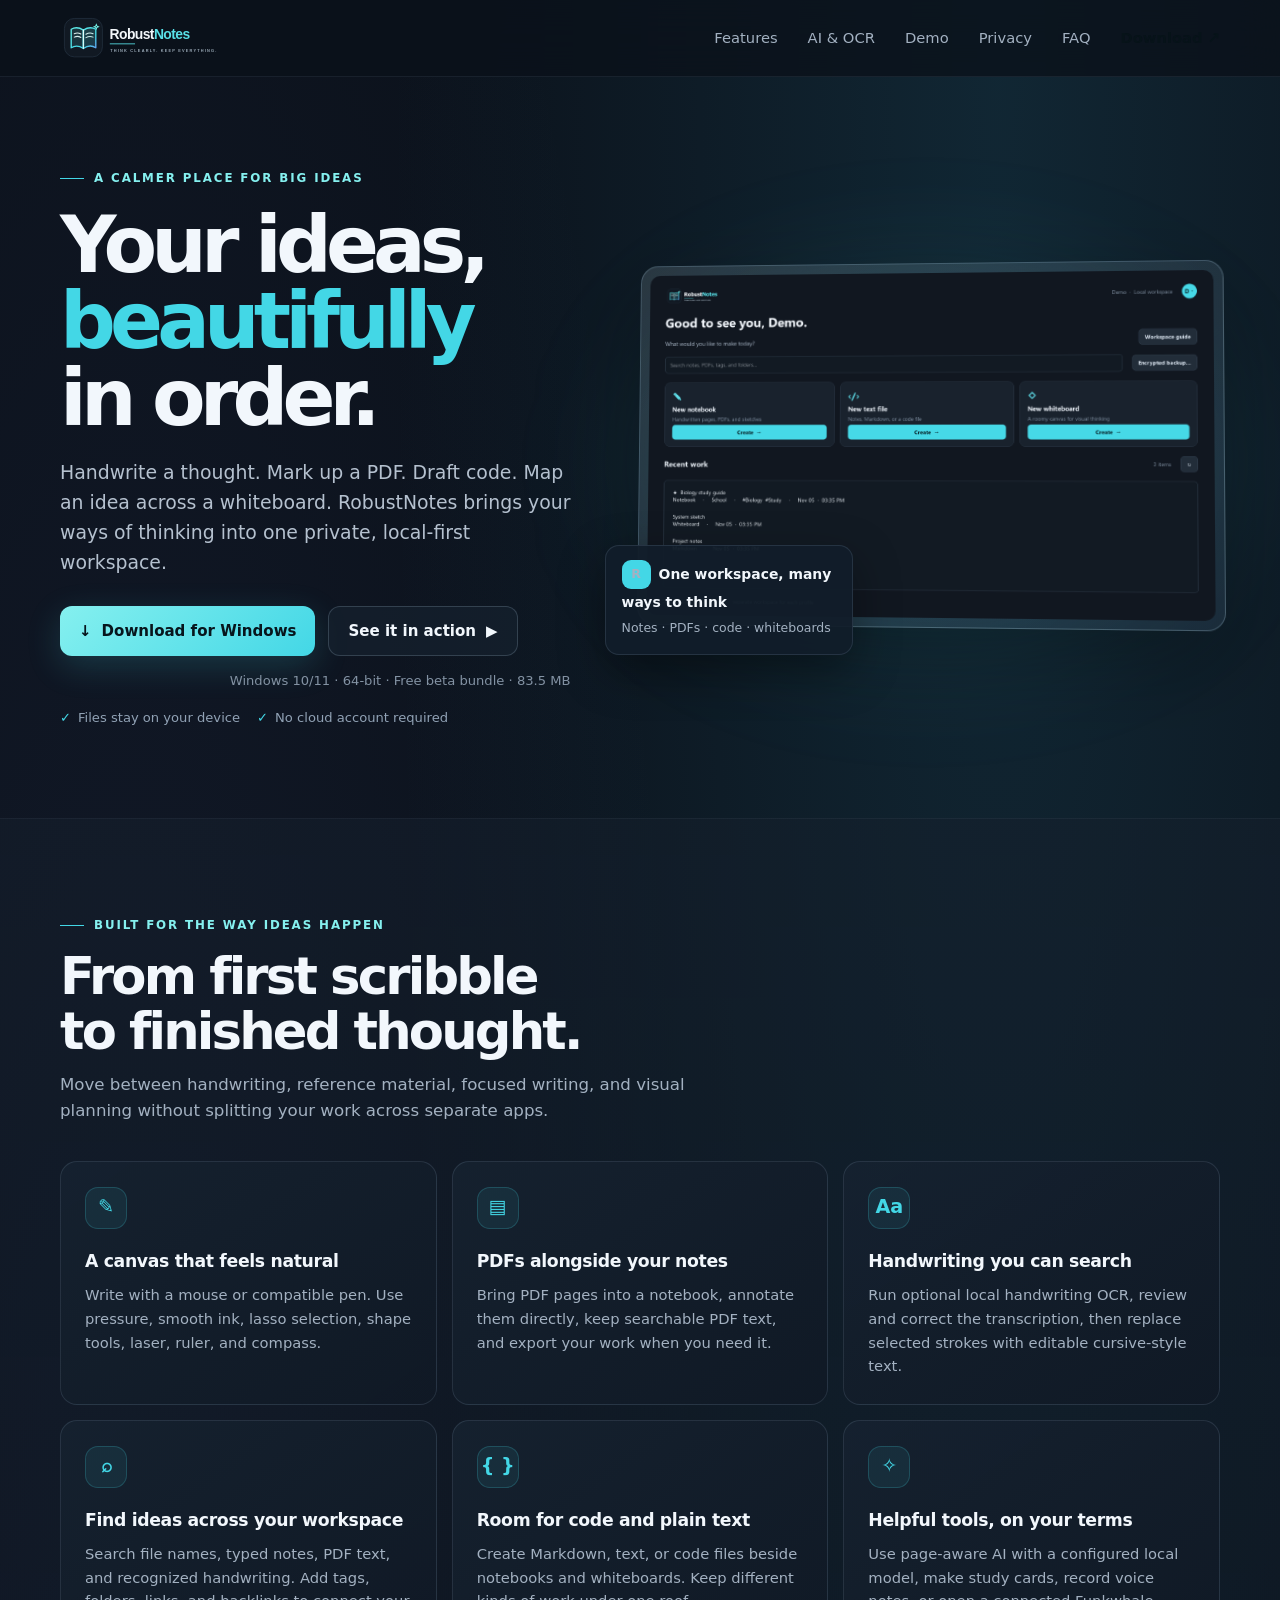
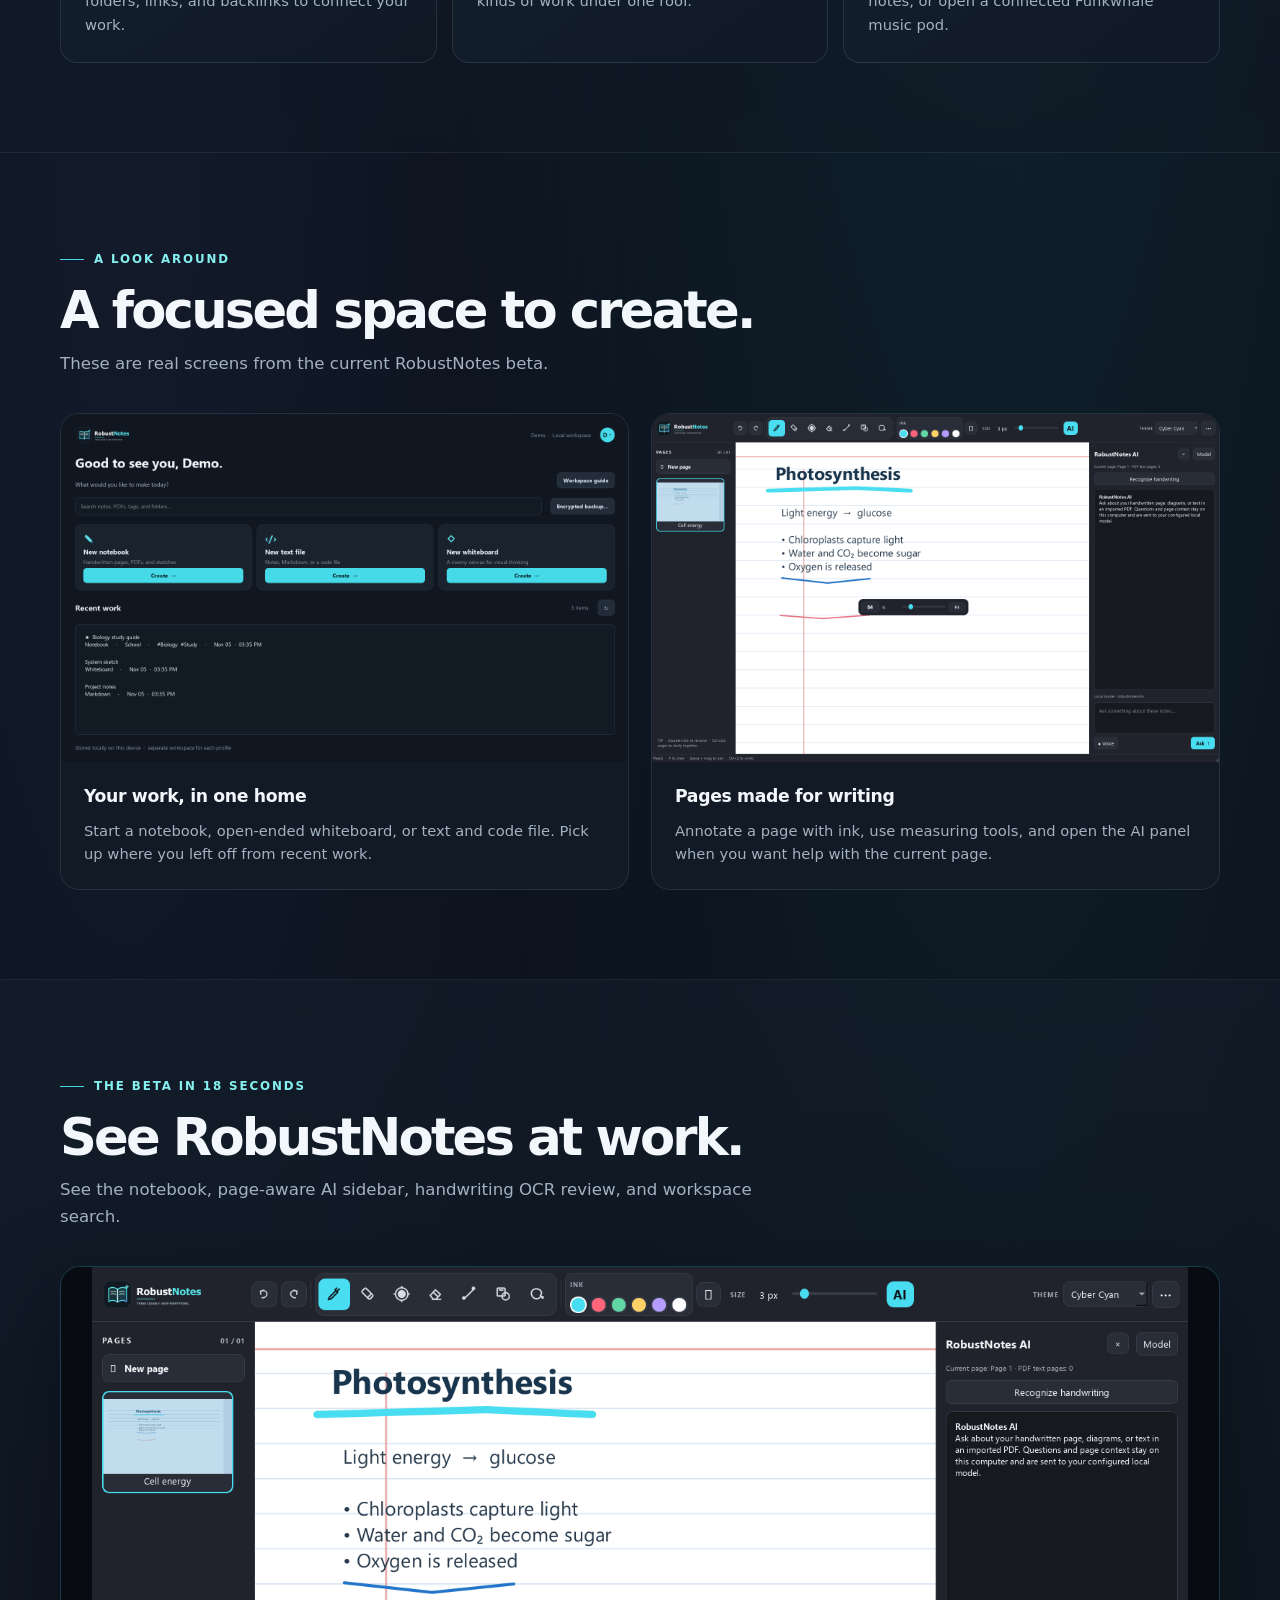
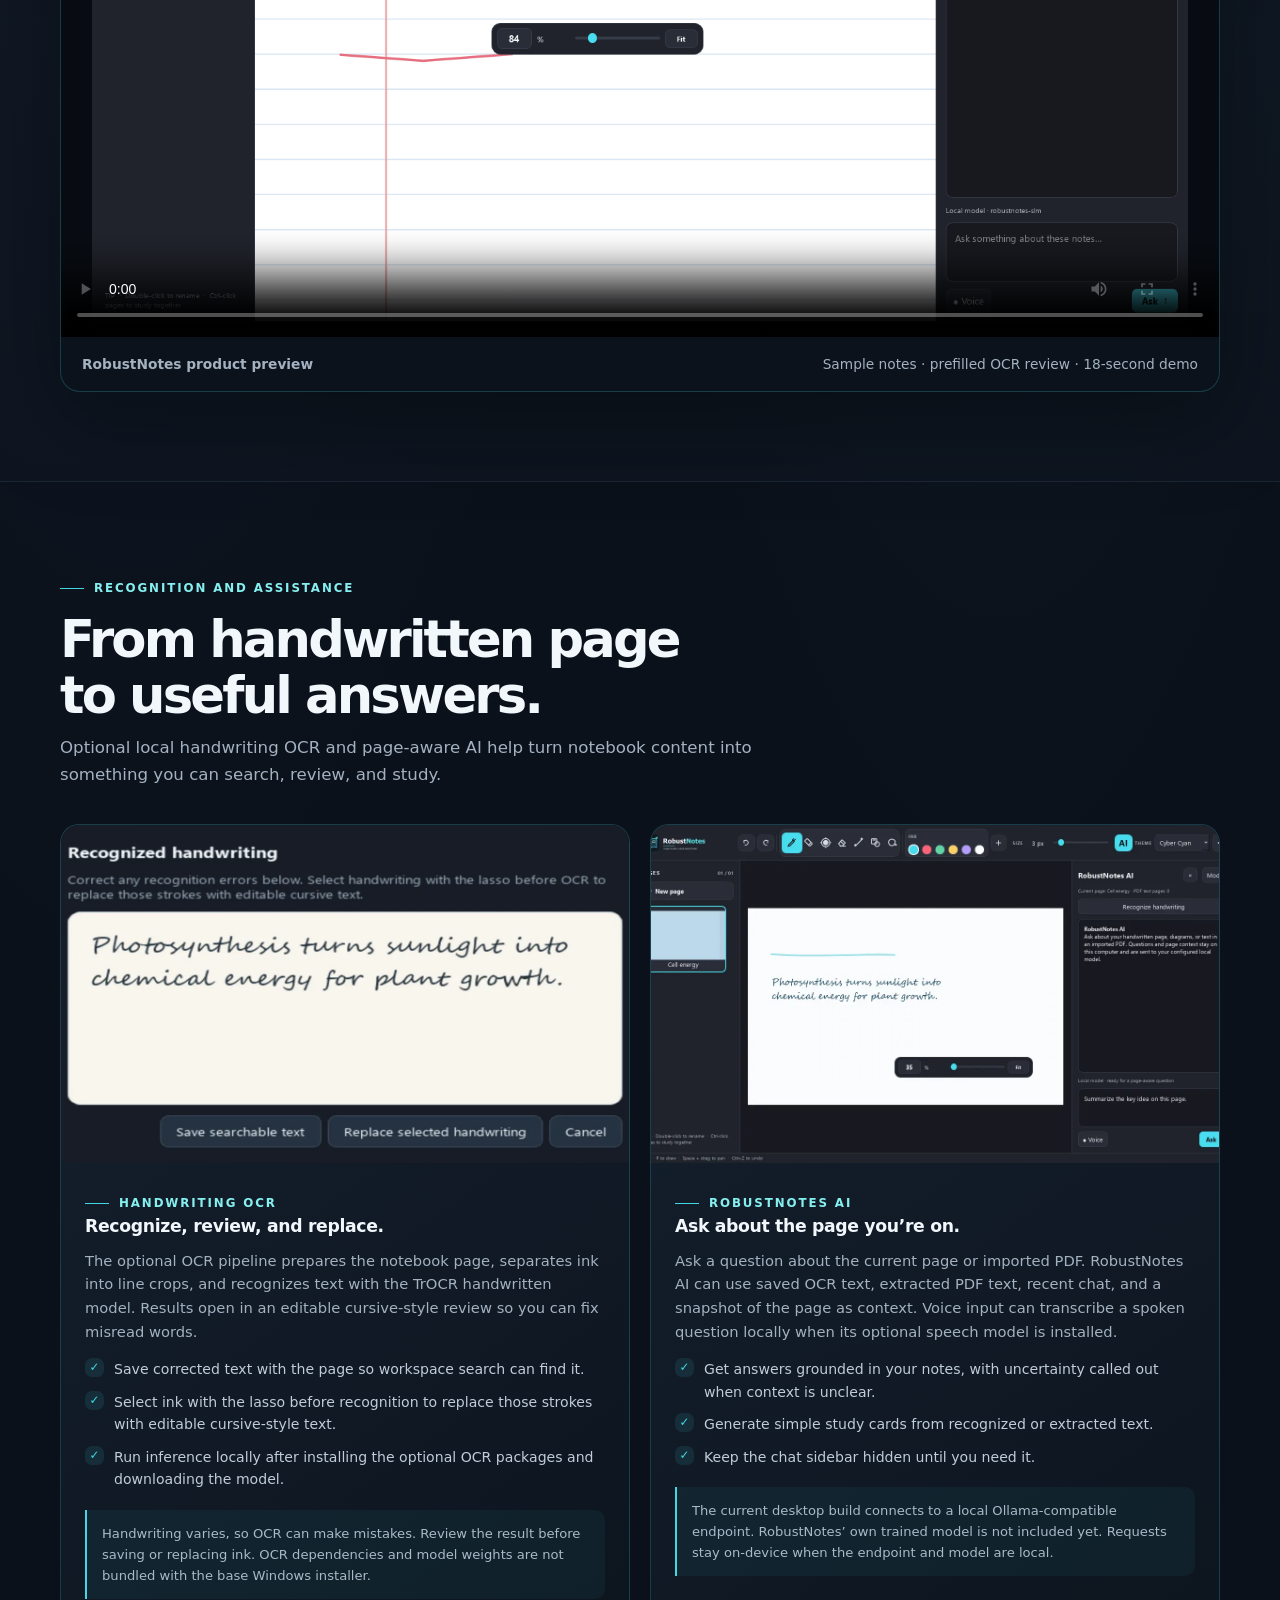
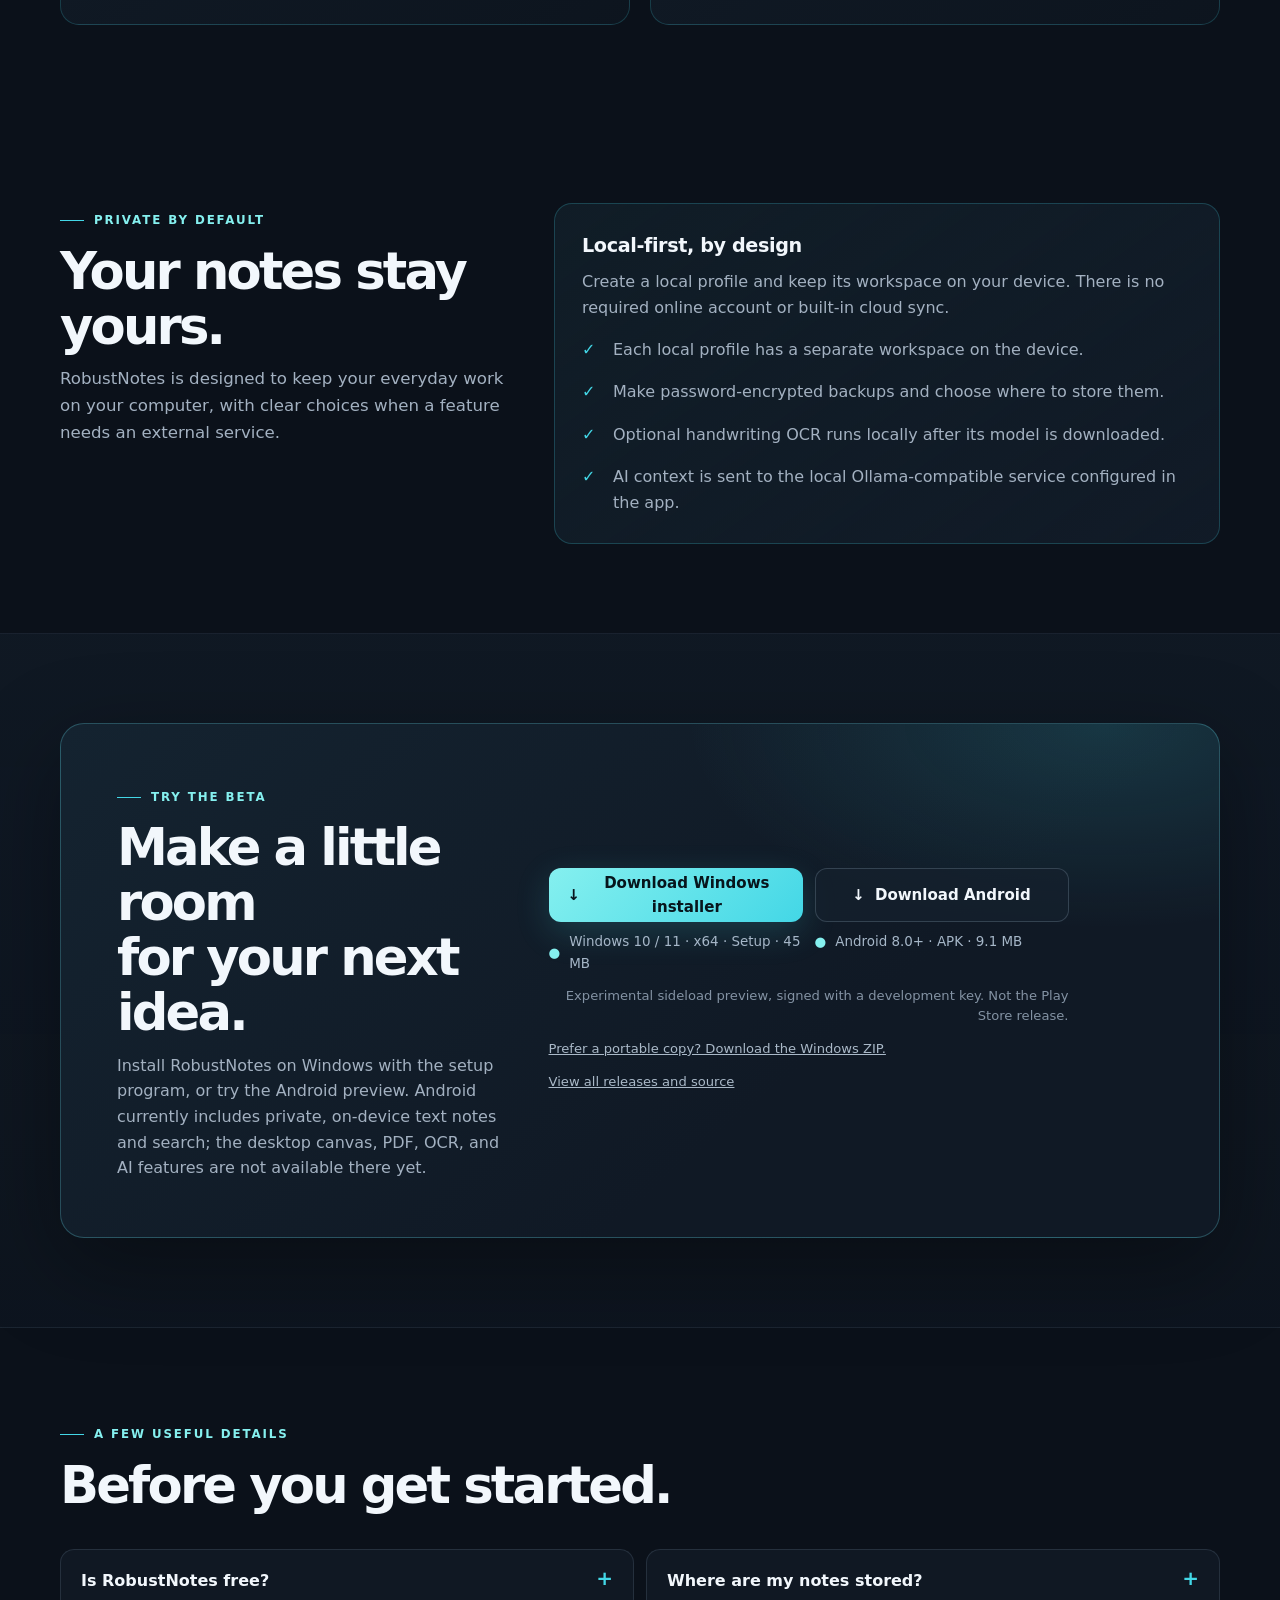
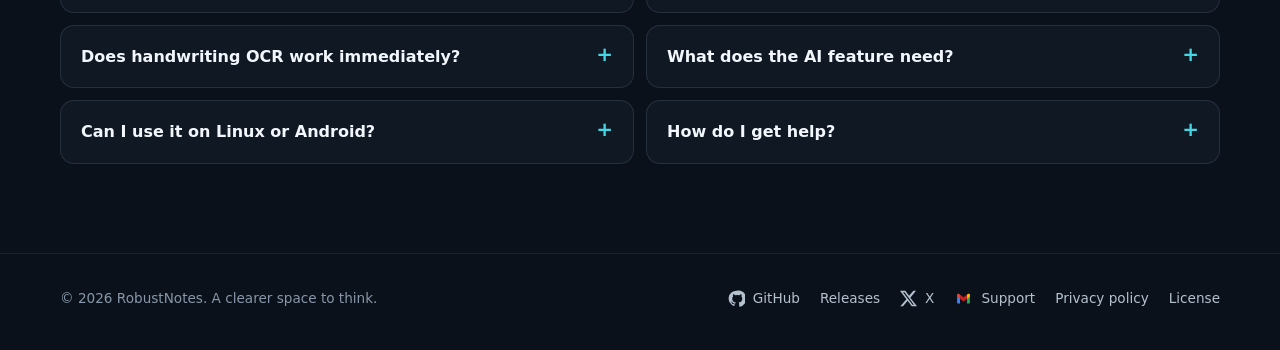
==== index.html @ e7da217a "fix: resolve Qt startup crash and harden archive restores. Updated Pillow requirements and resolved " ====
<!doctype html>
<html lang="en">
<head>
  <meta charset="utf-8">
  <meta name="viewport" content="width=device-width, initial-scale=1">
  <meta name="theme-color" content="#0b111a">
  <meta name="description" content="RobustNotes is a local-first workspace for handwritten notebooks, PDFs, code, and whiteboards. Keep your ideas together and your files on your device.">
  <meta property="og:title" content="RobustNotes — Make space for clear thinking">
  <meta property="og:description" content="Handwritten notes, PDFs, code, and whiteboards in one local-first workspace.">
  <meta property="og:type" content="website">
  <title>RobustNotes — Your ideas, beautifully in order</title>
  <link rel="icon" type="image/png" href="assets/robustnotes-icon.png">
  <style>
    :root {
      color-scheme: dark;
      --bg: #0b111a;
      --surface: #111a25;
      --surface-2: #172332;
      --line: rgba(164, 190, 215, .14);
      --text: #f2f7fc;
      --muted: #a3b1c1;
      --cyan: #43d7e6;
      --cyan-2: #85f0ef;
      --blue: #8eaeff;
      --radius: 22px;
      --shadow: 0 28px 90px rgba(0, 0, 0, .34);
      font-family: Inter, ui-sans-serif, system-ui, -apple-system, BlinkMacSystemFont, "Segoe UI", sans-serif;
    }
    *, *::before, *::after { box-sizing: border-box; }
    html { scroll-behavior: smooth; scroll-padding-top: 92px; }
    body {
      margin: 0;
      color: var(--text);
      background:
        radial-gradient(ellipse at 78% 1%, rgba(46, 145, 177, .17), transparent 38rem),
        radial-gradient(ellipse at 10% 26%, rgba(75, 93, 160, .12), transparent 36rem),
        var(--bg);
      line-height: 1.6;
      -webkit-font-smoothing: antialiased;
    }
    a { color: inherit; }
    button, a { -webkit-tap-highlight-color: transparent; }
    a:focus-visible, button:focus-visible, summary:focus-visible { outline: 3px solid var(--cyan-2); outline-offset: 4px; }
    .wrap { width: min(1160px, calc(100% - 48px)); margin-inline: auto; }
    .topbar {
      position: sticky; top: 0; z-index: 20;
      backdrop-filter: blur(18px);
      background: rgba(11, 17, 26, .78);
      border-bottom: 1px solid rgba(164, 190, 215, .09);
    }
    .nav { min-height: 76px; display: flex; align-items: center; justify-content: space-between; gap: 28px; }
    .brand { display: inline-flex; align-items: center; gap: 12px; text-decoration: none; font-weight: 750; letter-spacing: -.035em; }
    .brand img { display: block; width: 190px; height: auto; max-height: 48px; object-fit: contain; object-position: left center; }
    .nav-links { display: flex; align-items: center; gap: 30px; }
    .nav-links a { color: var(--muted); font-size: .92rem; text-decoration: none; transition: color .18s ease; }
    .nav-links a:hover { color: var(--text); }
    .nav-cta { color: #071319 !important; font-weight: 750; }
    .menu-toggle { display: none; color: var(--text); border: 1px solid var(--line); border-radius: 12px; padding: 9px 12px; background: var(--surface); }
    .hero { padding: 84px 0 90px; overflow: hidden; }
    .hero-grid { display: grid; grid-template-columns: .93fr 1.07fr; align-items: center; gap: 62px; }
    .eyebrow { display: inline-flex; align-items: center; gap: 10px; color: var(--cyan-2); text-transform: uppercase; letter-spacing: .16em; font-size: .74rem; font-weight: 750; }
    .eyebrow::before { content: ""; width: 24px; height: 1px; background: var(--cyan); }
    h1, h2, h3, p { margin-top: 0; }
    h1 { margin: 19px 0 20px; max-width: 670px; font-size: clamp(3.2rem, 6.1vw, 5.7rem); letter-spacing: -.075em; line-height: .98; font-weight: 760; }
    h1 span { color: var(--cyan); }
    .hero-copy { max-width: 555px; color: #b5c1cf; font-size: clamp(1.03rem, 1.5vw, 1.18rem); }
    .actions { display: flex; flex-wrap: wrap; align-items: center; gap: 13px; margin: 29px 0 15px; }
    .button { min-height: 50px; display: inline-flex; justify-content: center; align-items: center; gap: 10px; padding: 0 19px; border-radius: 12px; text-decoration: none; font-weight: 750; font-size: .94rem; transition: transform .18s ease, border-color .18s ease, background .18s ease; }
    .button:hover { transform: translateY(-2px); }
    .button-primary { background: linear-gradient(135deg, var(--cyan-2), var(--cyan)); color: #07151c; box-shadow: 0 10px 34px rgba(67, 215, 230, .18); }
    .button-secondary { border: 1px solid rgba(164, 190, 215, .22); background: rgba(21, 32, 45, .78); color: var(--text); }
    .button-secondary:hover { border-color: rgba(133, 240, 239, .5); }
    .download-note { color: #8392a3; font-size: .82rem; }
    .trust-row { display: flex; flex-wrap: wrap; gap: 17px; padding-top: 16px; color: #91a2b5; font-size: .82rem; }
    .trust-row span::before { content: "✓"; color: var(--cyan); margin-right: 7px; font-weight: 800; }
    .hero-visual { position: relative; min-width: 0; }
    .hero-glow { position: absolute; inset: 10% 4% 0; border-radius: 50%; background: rgba(59, 193, 216, .18); filter: blur(70px); pointer-events: none; }
    .screen-frame { position: relative; padding: 9px; border: 1px solid rgba(173, 207, 228, .25); border-radius: 18px; background: linear-gradient(145deg, rgba(229, 248, 255, .13), rgba(47, 67, 87, .34)); box-shadow: var(--shadow); transform: perspective(1100px) rotateY(-4deg) rotateX(2deg); }
    .screen-frame img { display: block; width: 100%; border-radius: 10px; }
    .float-card { position: absolute; bottom: -28px; left: -28px; max-width: 248px; padding: 14px 16px; border: 1px solid var(--line); border-radius: 14px; background: rgba(18, 29, 42, .94); box-shadow: 0 16px 46px rgba(0,0,0,.35); }
    .float-card strong { display: block; font-size: .87rem; }
    .float-card span { color: var(--muted); font-size: .78rem; }
    .float-mark { display: inline-grid; place-items: center; width: 29px; height: 29px; margin-right: 8px; border-radius: 9px; color: #061519; background: var(--cyan); vertical-align: middle; font-weight: 900; }
    .section { padding: 89px 0; }
    .section-soft { border-block: 1px solid rgba(164, 190, 215, .08); background: linear-gradient(180deg, rgba(20, 31, 44, .53), rgba(15, 24, 36, .48)); }
    .section-heading { max-width: 700px; margin-bottom: 36px; }
    h2 { margin: 14px 0 12px; font-size: clamp(2.05rem, 4vw, 3.25rem); line-height: 1.08; letter-spacing: -.055em; }
    .section-heading p { color: var(--muted); font-size: 1.04rem; }
    .feature-grid { display: grid; grid-template-columns: repeat(3, 1fr); gap: 15px; }
    .feature-card { padding: 25px 24px 26px; min-height: 218px; border: 1px solid var(--line); border-radius: 17px; background: linear-gradient(145deg, rgba(22, 34, 48, .9), rgba(16, 25, 37, .92)); }
    .feature-icon { display: grid; place-items: center; width: 42px; height: 42px; margin-bottom: 19px; border: 1px solid rgba(67, 215, 230, .2); border-radius: 13px; background: rgba(67, 215, 230, .08); color: var(--cyan); font-weight: 800; font-size: 1.2rem; }
    h3 { margin-bottom: 8px; font-size: 1.08rem; letter-spacing: -.02em; }
    .feature-card p { margin-bottom: 0; color: var(--muted); font-size: .92rem; }
    .showcase-grid { display: grid; grid-template-columns: 1fr 1fr; gap: 22px; align-items: stretch; }
    .showcase-card { overflow: hidden; border: 1px solid var(--line); border-radius: 19px; background: var(--surface); }
    .showcase-card img { display: block; width: 100%; aspect-ratio: 1.63; object-fit: cover; object-position: top; background: #101721; }
    .showcase-copy { padding: 21px 23px 23px; }
    .showcase-copy p { margin: 0; color: var(--muted); font-size: .92rem; }
    .intelligence-grid { display: grid; grid-template-columns: 1fr 1fr; gap: 20px; }
    .intelligence-card { overflow: hidden; border: 1px solid rgba(67, 215, 230, .2); border-radius: 19px; background: linear-gradient(145deg, rgba(22, 34, 48, .96), rgba(13, 21, 31, .98)); }
    .intelligence-card img { display: block; width: 100%; aspect-ratio: 1.68; object-fit: cover; object-position: top; background: #101721; }
    .intelligence-copy { padding: 23px 24px 25px; }
    .intelligence-copy p { color: var(--muted); font-size: .92rem; }
    .intelligence-copy p:last-child { margin-bottom: 0; }
    .step-list { display: grid; gap: 10px; margin: 15px 0 0; padding: 0; list-style: none; }
    .step-list li { position: relative; padding-left: 29px; color: #c0ccda; font-size: .88rem; }
    .step-list li::before { content: "✓"; position: absolute; left: 0; display: grid; place-items: center; width: 19px; height: 19px; border-radius: 7px; color: var(--cyan); background: rgba(67, 215, 230, .1); font-size: .74rem; font-weight: 800; }
    .feature-note { margin-top: 19px; padding: 13px 15px; border-left: 2px solid var(--cyan); border-radius: 0 10px 10px 0; color: #aab9c8; background: rgba(67, 215, 230, .055); font-size: .82rem; }
    .demo-card { overflow: hidden; border: 1px solid rgba(67, 215, 230, .22); border-radius: 20px; background: #0b121b; box-shadow: var(--shadow); }
    .demo-card video { display: block; width: 100%; max-height: 670px; background: #080c12; }
    .demo-caption { padding: 16px 21px; display: flex; flex-wrap: wrap; justify-content: space-between; gap: 8px; color: var(--muted); font-size: .86rem; }
    .privacy-grid { display: grid; grid-template-columns: .8fr 1.2fr; gap: 50px; align-items: start; }
    .privacy-panel { padding: 27px; border: 1px solid rgba(67, 215, 230, .22); border-radius: 18px; background: linear-gradient(145deg, rgba(35, 70, 83, .23), rgba(18, 28, 41, .88)); }
    .privacy-panel h3 { font-size: 1.2rem; }
    .privacy-panel p, .privacy-list li { color: var(--muted); }
    .privacy-list { list-style: none; margin: 0; padding: 0; display: grid; gap: 17px; }
    .privacy-list li { padding-left: 31px; position: relative; }
    .privacy-list li::before { content: "✓"; position: absolute; left: 0; color: var(--cyan); font-weight: 850; }
    .download-panel { padding: clamp(28px, 5.2vw, 56px); display: grid; grid-template-columns: 1fr auto; gap: 32px; align-items: center; border: 1px solid rgba(100, 218, 231, .27); border-radius: 24px; background: radial-gradient(ellipse at 90% 0%, rgba(60, 196, 212, .17), transparent 26rem), linear-gradient(140deg, #142330, #101925 65%); box-shadow: var(--shadow); }
    .download-panel h2 { max-width: 640px; margin-top: 13px; }
    .download-panel p { margin-bottom: 0; max-width: 620px; color: var(--muted); }
    .download-actions { display: grid; width: min(100%, 520px); justify-items: stretch; gap: 12px; }
    .download-buttons { display: grid; grid-template-columns: repeat(2, minmax(0, 1fr)); gap: 12px; }
    .download-option { display: grid; align-content: start; gap: 9px; min-width: 0; }
    .download-option .button { width: 100%; min-height: 54px; justify-content: center; text-align: center; }
    .download-note { max-width: 520px; text-align: right; line-height: 1.5; }
    .small-link { color: #aab9c8; font-size: .82rem; }
    .platform-label { display: inline-flex; gap: 9px; align-items: center; color: #a6b7c8; font-size: .84rem; }
    .platform-label b { color: var(--cyan-2); }
    .faq { display: grid; grid-template-columns: 1fr 1fr; gap: 12px; }
    details { padding: 18px 20px; border: 1px solid var(--line); border-radius: 14px; background: rgba(18, 27, 39, .78); }
    summary { cursor: pointer; font-weight: 680; list-style: none; }
    summary::-webkit-details-marker { display: none; }
    summary::after { content: "+"; float: right; color: var(--cyan); font-size: 1.25rem; line-height: 1; }
    details[open] summary::after { content: "−"; }
    details p { margin: 12px 0 0; color: var(--muted); font-size: .9rem; }
    details a { color: var(--cyan-2); }
    footer { padding: 34px 0 40px; border-top: 1px solid rgba(164, 190, 215, .1); color: #8797a9; font-size: .85rem; }
    .footer-row { display: flex; justify-content: space-between; gap: 24px; align-items: center; flex-wrap: wrap; }
    .footer-links { display: flex; gap: 20px; flex-wrap: wrap; }
    .footer-links a { text-decoration: none; color: #b4c1cf; }
    .footer-links a:hover { color: var(--cyan-2); }
    .footer-links a.with-icon { display: inline-flex; align-items: center; gap: 8px; }
    .footer-links .social-icon { width: 17px; height: 17px; flex: 0 0 auto; }
    .footer-links .gmail-icon { width: 19px; height: 17px; }
    @media (max-width: 900px) {
      .hero { padding-top: 63px; }
      .hero-grid { grid-template-columns: 1fr; gap: 52px; }
      .hero-copy { max-width: 650px; }
      .hero-visual { max-width: 760px; margin: auto; }
      .feature-grid { grid-template-columns: repeat(2, 1fr); }
      .intelligence-grid { grid-template-columns: 1fr; }
      .privacy-grid { grid-template-columns: 1fr; gap: 23px; }
      .download-panel { grid-template-columns: 1fr; }
      .download-actions { justify-items: start; }
      .download-note { text-align: left; }
    }
    @media (max-width: 640px) {
      .wrap { width: min(100% - 34px, 1160px); }
      .download-buttons { grid-template-columns: 1fr; }
      .nav { min-height: 68px; }
      .brand img { width: 158px; max-height: 40px; }
      .menu-toggle { display: inline-flex; }
      .nav-links { display: none; position: absolute; top: 67px; left: 0; right: 0; padding: 17px 24px 20px; background: rgba(11,17,26,.97); border-bottom: 1px solid var(--line); flex-direction: column; align-items: stretch; gap: 0; }
      .nav-links.open { display: flex; }
      .nav-links a { padding: 12px 0; }
      .hero { padding: 54px 0 69px; }
      h1 { font-size: clamp(3rem, 13vw, 4.2rem); }
      .float-card { left: 7px; bottom: -31px; }
      .section { padding: 68px 0; }
      .feature-grid, .showcase-grid, .intelligence-grid, .faq { grid-template-columns: 1fr; }
      .feature-card { min-height: initial; }
      .download-panel { padding: 27px 22px; }
      .actions .button { flex: 1; }
      .demo-caption { display: block; }
      .demo-caption span { display: block; margin-top: 5px; }
    }
    @media (prefers-reduced-motion: reduce) {
      *, *::before, *::after { scroll-behavior: auto !important; transition-duration: .01ms !important; animation-duration: .01ms !important; }
    }
  </style>
</head>
<body>
  <header class="topbar">
    <div class="wrap nav">
      <a class="brand" href="#home" aria-label="RobustNotes home">
          <img src="assets/robustnotes-logo.svg" data-fallback="https://raw.githubusercontent.com/specrthyahskod/RobustNotes-/main/assets/robustnotes-logo.svg" alt="RobustNotes">
      </a>
      <button class="menu-toggle" type="button" aria-expanded="false" aria-controls="nav-links">Menu</button>
      <nav class="nav-links" id="nav-links" aria-label="Main navigation">
        <a href="#features">Features</a>
        <a href="#smart-tools">AI &amp; OCR</a>
        <a href="#demo">Demo</a>
        <a href="privacy.html">Privacy</a>
        <a href="#faq">FAQ</a>
        <a class="nav-cta" href="#download">Download <span aria-hidden="true">↗</span></a>
      </nav>
    </div>
  </header>

  <main>
    <section class="hero" id="home">
      <div class="wrap hero-grid">
        <div>
          <div class="eyebrow">A calmer place for big ideas</div>
          <h1>Your ideas,<br><span>beautifully</span><br>in order.</h1>
          <p class="hero-copy">Handwrite a thought. Mark up a PDF. Draft code. Map an idea across a whiteboard. RobustNotes brings your ways of thinking into one private, local-first workspace.</p>
          <div class="actions">
            <a class="button button-primary" href="https://github.com/specrthyahskod/RobustNotes-/releases/latest/download/RobustNotes-Windows-x64.zip">
              <span aria-hidden="true">↓</span> Download for Windows
            </a>
            <a class="button button-secondary" href="#demo">See it in action <span aria-hidden="true">▶</span></a>
          </div>
          <div class="download-note">Windows 10/11 · 64-bit · Free beta bundle · 83.5 MB</div>
          <div class="trust-row"><span>Files stay on your device</span><span>No cloud account required</span></div>
        </div>
        <div class="hero-visual" aria-label="RobustNotes workspace preview">
          <div class="hero-glow"></div>
            <div class="screen-frame"><img src="docs/screenshots/dashboard.png" data-fallback="https://raw.githubusercontent.com/specrthyahskod/RobustNotes-/main/docs/screenshots/dashboard.png" alt="RobustNotes dashboard with notebook, text file, and whiteboard creation cards"></div>
          <div class="float-card"><span class="float-mark">R</span><strong style="display:inline">One workspace, many ways to think</strong><br><span>Notes · PDFs · code · whiteboards</span></div>
        </div>
      </div>
    </section>

    <section class="section section-soft" id="features">
      <div class="wrap">
        <div class="section-heading">
          <div class="eyebrow">Built for the way ideas happen</div>
          <h2>From first scribble<br>to finished thought.</h2>
          <p>Move between handwriting, reference material, focused writing, and visual planning without splitting your work across separate apps.</p>
        </div>
        <div class="feature-grid">
          <article class="feature-card"><div class="feature-icon" aria-hidden="true">✎</div><h3>A canvas that feels natural</h3><p>Write with a mouse or compatible pen. Use pressure, smooth ink, lasso selection, shape tools, laser, ruler, and compass.</p></article>
          <article class="feature-card"><div class="feature-icon" aria-hidden="true">▤</div><h3>PDFs alongside your notes</h3><p>Bring PDF pages into a notebook, annotate them directly, keep searchable PDF text, and export your work when you need it.</p></article>
          <article class="feature-card"><div class="feature-icon" aria-hidden="true">Aa</div><h3>Handwriting you can search</h3><p>Run optional local handwriting OCR, review and correct the transcription, then replace selected strokes with editable cursive-style text.</p></article>
          <article class="feature-card"><div class="feature-icon" aria-hidden="true">⌕</div><h3>Find ideas across your workspace</h3><p>Search file names, typed notes, PDF text, and recognized handwriting. Add tags, folders, links, and backlinks to connect your work.</p></article>
          <article class="feature-card"><div class="feature-icon" aria-hidden="true">{ }</div><h3>Room for code and plain text</h3><p>Create Markdown, text, or code files beside notebooks and whiteboards. Keep different kinds of work under one roof.</p></article>
          <article class="feature-card"><div class="feature-icon" aria-hidden="true">✧</div><h3>Helpful tools, on your terms</h3><p>Use page-aware AI with a configured local model, make study cards, record voice notes, or open a connected Funkwhale music pod.</p></article>
        </div>
      </div>
    </section>

    <section class="section" aria-labelledby="screens-title">
      <div class="wrap">
        <div class="section-heading">
          <div class="eyebrow">A look around</div>
          <h2 id="screens-title">A focused space to create.</h2>
          <p>These are real screens from the current RobustNotes beta.</p>
        </div>
        <div class="showcase-grid">
          <article class="showcase-card">
              <img src="docs/screenshots/dashboard.png" data-fallback="https://raw.githubusercontent.com/specrthyahskod/RobustNotes-/main/docs/screenshots/dashboard.png" loading="lazy" alt="Workspace dashboard showing recent work and create actions for notebook, text file, and whiteboard">
            <div class="showcase-copy"><h3>Your work, in one home</h3><p>Start a notebook, open-ended whiteboard, or text and code file. Pick up where you left off from recent work.</p></div>
          </article>
          <article class="showcase-card">
              <img src="docs/screenshots/notebook-editor.png" data-fallback="https://raw.githubusercontent.com/specrthyahskod/RobustNotes-/main/docs/screenshots/notebook-editor.png" loading="lazy" alt="Notebook editor with drawing toolbar, ruled page, annotation tools, and optional RobustNotes AI sidebar">
            <div class="showcase-copy"><h3>Pages made for writing</h3><p>Annotate a page with ink, use measuring tools, and open the AI panel when you want help with the current page.</p></div>
          </article>
        </div>
      </div>
    </section>

    <section class="section section-soft" id="demo">
      <div class="wrap">
        <div class="section-heading">
          <div class="eyebrow">The beta in 18 seconds</div>
          <h2>See RobustNotes at work.</h2>
          <p>See the notebook, page-aware AI sidebar, handwriting OCR review, and workspace search.</p>
        </div>
        <div class="demo-card">
            <video controls preload="metadata" playsinline poster="docs/screenshots/notebook-editor.png" data-fallback="https://raw.githubusercontent.com/specrthyahskod/RobustNotes-/main/docs/demo-video.mp4">
              <source src="docs/demo-video.mp4" type="video/mp4">
              Your browser does not support HTML video. <a href="https://raw.githubusercontent.com/specrthyahskod/RobustNotes-/main/docs/demo-video.mp4">Download the demo video</a>.
          </video>
          <div class="demo-caption"><strong>RobustNotes product preview</strong><span>Sample notes · prefilled OCR review · 18-second demo</span></div>
        </div>
      </div>
    </section>

    <section class="section" id="smart-tools">
      <div class="wrap">
        <div class="section-heading">
          <div class="eyebrow">Recognition and assistance</div>
          <h2>From handwritten page<br>to useful answers.</h2>
          <p>Optional local handwriting OCR and page-aware AI help turn notebook content into something you can search, review, and study.</p>
        </div>
        <div class="intelligence-grid">
          <article class="intelligence-card">
            <img src="[data-uri]" loading="lazy" alt="RobustNotes handwriting OCR review dialog with editable cursive-style recognition and correction controls" data-capture="docs/screenshots/ocr-review.png">
            <div class="intelligence-copy">
              <div class="eyebrow">Handwriting OCR</div>
              <h3>Recognize, review, and replace.</h3>
              <p>The optional OCR pipeline prepares the notebook page, separates ink into line crops, and recognizes text with the TrOCR handwritten model. Results open in an editable cursive-style review so you can fix misread words.</p>
              <ul class="step-list">
                <li>Save corrected text with the page so workspace search can find it.</li>
                <li>Select ink with the lasso before recognition to replace those strokes with editable cursive-style text.</li>
                <li>Run inference locally after installing the optional OCR packages and downloading the model.</li>
              </ul>
              <div class="feature-note">Handwriting varies, so OCR can make mistakes. Review the result before saving or replacing ink. OCR dependencies and model weights are not bundled with the base Windows installer.</div>
            </div>
          </article>
          <article class="intelligence-card">
            <img src="[data-uri]" loading="lazy" alt="RobustNotes AI sidebar open beside the current notebook page, with a page-aware question ready to ask" data-capture="docs/screenshots/ai-sidebar.png">
            <div class="intelligence-copy">
              <div class="eyebrow">RobustNotes AI</div>
              <h3>Ask about the page you’re on.</h3>
              <p>Ask a question about the current page or imported PDF. RobustNotes AI can use saved OCR text, extracted PDF text, recent chat, and a snapshot of the page as context. Voice input can transcribe a spoken question locally when its optional speech model is installed.</p>
              <ul class="step-list">
                <li>Get answers grounded in your notes, with uncertainty called out when context is unclear.</li>
                <li>Generate simple study cards from recognized or extracted text.</li>
                <li>Keep the chat sidebar hidden until you need it.</li>
              </ul>
              <div class="feature-note">The current desktop build connects to a local Ollama-compatible endpoint. RobustNotes’ own trained model is not included yet. Requests stay on-device when the endpoint and model are local.</div>
            </div>
          </article>
        </div>
      </div>
    </section>

    <section class="section" id="privacy">
      <div class="wrap privacy-grid">
        <div class="section-heading" style="margin-bottom:0">
          <div class="eyebrow">Private by default</div>
          <h2>Your notes stay yours.</h2>
          <p>RobustNotes is designed to keep your everyday work on your computer, with clear choices when a feature needs an external service.</p>
        </div>
        <div class="privacy-panel">
          <h3>Local-first, by design</h3>
          <p>Create a local profile and keep its workspace on your device. There is no required online account or built-in cloud sync.</p>
          <ul class="privacy-list">
            <li>Each local profile has a separate workspace on the device.</li>
            <li>Make password-encrypted backups and choose where to store them.</li>
            <li>Optional handwriting OCR runs locally after its model is downloaded.</li>
            <li>AI context is sent to the local Ollama-compatible service configured in the app.</li>
          </ul>
        </div>
      </div>
    </section>

    <section class="section section-soft" id="download">
      <div class="wrap">
        <div class="download-panel">
          <div>
            <div class="eyebrow">Try the beta</div>
            <h2>Make a little room<br>for your next idea.</h2>
            <p>Install RobustNotes on Windows with the setup program, or try the Android preview. Android currently includes private, on-device text notes and search; the desktop canvas, PDF, OCR, and AI features are not available there yet.</p>
          </div>
          <div class="download-actions">
            <div class="download-buttons">
              <div class="download-option">
                <a class="button button-primary" href="downloads/RobustNotes-Setup-0.1.1.exe" download aria-label="Download and install RobustNotes for Windows"><span aria-hidden="true">↓</span> Download Windows installer</a>
                <span class="platform-label"><b>●</b> Windows 10 / 11 · x64 · Setup · 45 MB</span>
              </div>
              <div class="download-option">
                <a class="button button-secondary" href="downloads/RobustNotes-Android-preview.apk" download aria-label="Download the RobustNotes Android preview APK"><span aria-hidden="true">↓</span> Download Android</a>
                <span class="platform-label"><b>●</b> Android 8.0+ · APK · 9.1 MB</span>
              </div>
            </div>
            <span class="download-note">Experimental sideload preview, signed with a development key. Not the Play Store release.</span>
            <a class="small-link" href="https://github.com/specrthyahskod/RobustNotes-/releases/latest/download/RobustNotes-Windows-x64.zip">Prefer a portable copy? Download the Windows ZIP.</a>
            <a class="small-link" href="https://github.com/specrthyahskod/RobustNotes-/releases">View all releases and source</a>
          </div>
        </div>
      </div>
    </section>

    <section class="section" id="faq">
      <div class="wrap">
        <div class="section-heading">
          <div class="eyebrow">A few useful details</div>
          <h2>Before you get started.</h2>
        </div>
        <div class="faq">
          <details><summary>Is RobustNotes free?</summary><p>Yes. This beta is free to download. The project source is available on <a href="https://github.com/specrthyahskod/RobustNotes-">GitHub</a>.</p></details>
          <details><summary>Where are my notes stored?</summary><p>Profiles and documents are stored locally on this Windows device. RobustNotes does not currently provide cloud sync, so use the encrypted backup feature if you need a separate copy.</p></details>
          <details><summary>Does handwriting OCR work immediately?</summary><p>OCR is optional. Its Python packages and handwriting model are not included in this base Windows bundle. When enabled in a development setup, the model downloads on first use and recognition runs locally.</p></details>
          <details><summary>What does the AI feature need?</summary><p>The current desktop build needs an Ollama-compatible service running locally. It sends the question, recent chat, current page context, and page image to that local service. RobustNotes does not include its own trained SLM yet.</p></details>
          <details><summary>Can I use it on Linux or Android?</summary><p>The Python desktop app can be built on Linux. The Android app currently supports local text notes with search, create, edit, and delete; it does not yet include the desktop drawing canvas, PDF tools, handwriting OCR, AI chat, or whiteboards.</p></details>
          <details><summary>How do I get help?</summary><p>Email <a href="mailto:support@robustnotes.com">support@robustnotes.com</a> and include your Windows version and a short description of the issue. Please don’t attach private notes unless needed.</p></details>
        </div>
      </div>
    </section>
  </main>

  <footer>
    <div class="wrap footer-row">
      <span>© <span id="year">2026</span> RobustNotes. A clearer space to think.</span>
      <nav class="footer-links" aria-label="Footer navigation">
        <a class="with-icon" href="https://github.com/specrthyahskod/RobustNotes-" aria-label="RobustNotes on GitHub" target="_blank" rel="noopener noreferrer">
          <svg class="social-icon" viewBox="0 0 24 24" aria-hidden="true" fill="currentColor"><path d="M12 .9a11.1 11.1 0 0 0-3.51 21.63c.56.1.76-.24.76-.54v-2.1c-3.1.67-3.76-1.32-3.76-1.32-.5-1.28-1.24-1.62-1.24-1.62-1.01-.69.08-.68.08-.68 1.12.08 1.71 1.15 1.71 1.15 1 .1.77 2.44 4.35 1.73.1-.72.39-1.22.7-1.5-2.48-.28-5.09-1.24-5.09-5.52 0-1.22.44-2.22 1.15-3-.12-.28-.5-1.42.11-2.96 0 0 .94-.3 3.05 1.15a10.6 10.6 0 0 1 5.55 0c2.12-1.45 3.05-1.15 3.05-1.15.61 1.54.23 2.68.12 2.96.71.78 1.14 1.78 1.14 3 0 4.29-2.61 5.24-5.1 5.52.4.35.75 1.03.75 2.08v3.26c0 .3.2.65.77.54A11.1 11.1 0 0 0 12 .9Z"/></svg>
          GitHub
        </a>
        <a href="https://github.com/specrthyahskod/RobustNotes-/releases">Releases</a>
        <a class="with-icon" href="https://x.com/robustnotes" aria-label="RobustNotes on X" target="_blank" rel="noopener noreferrer">
          <svg class="social-icon" viewBox="0 0 24 24" aria-hidden="true" fill="currentColor"><path d="M18.9 1.15h3.68L14.54 10.8 24 22.85h-7.4l-5.8-7.59-6.64 7.59H.47l8.59-9.83L0 1.15h7.59l5.24 6.93 6.07-6.93Zm-1.29 19.57h2.04L6.4 3.16H4.21l13.4 17.56Z"/></svg>
          X
        </a>
        <a class="with-icon" href="mailto:support@robustnotes.com" aria-label="Email RobustNotes support">
          <svg class="social-icon gmail-icon" viewBox="0 0 24 24" aria-hidden="true">
            <path fill="#4285F4" d="M3 6.6v11.1c0 .8.6 1.4 1.4 1.4H7V9.4L3.8 7.1A1.4 1.4 0 0 0 3 6.6Z"/>
            <path fill="#34A853" d="M17 19.1h2.6c.8 0 1.4-.6 1.4-1.4V6.6c-.3 0-.6.1-.8.3L17 9.4v9.7Z"/>
            <path fill="#FBBC04" d="M17 9.4v3.1l4-3V6.6c0-1.2-1.4-1.9-2.4-1.2L17 6.5v2.9Z"/>
            <path fill="#EA4335" d="M3 6.6v2.9l4 3V6.5L5.4 5.4C4.4 4.7 3 5.4 3 6.6Z"/>
            <path fill="#C5221F" d="M7 6.5v6l5 3.7 5-3.7v-6l-5 3.7-5-3.7Z"/>
          </svg>
          Support
        </a>
        <a href="privacy.html">Privacy policy</a>
        <a href="LICENSE">License</a>
      </nav>
    </div>
  </footer>
  <script>
    const menuButton = document.querySelector('.menu-toggle');
    const navLinks = document.querySelector('.nav-links');
    menuButton.addEventListener('click', () => {
      const open = menuButton.getAttribute('aria-expanded') === 'true';
      menuButton.setAttribute('aria-expanded', String(!open));
      navLinks.classList.toggle('open', !open);
    });
    navLinks.addEventListener('click', (event) => {
      if (event.target.closest('a')) {
        menuButton.setAttribute('aria-expanded', 'false');
        navLinks.classList.remove('open');
      }
    });
    document.querySelector('#year').textContent = new Date().getFullYear();
    document.querySelectorAll('[data-fallback]').forEach((media) => {
      const recover = () => {
        if (media.dataset.fallbackUsed) return;
        media.dataset.fallbackUsed = 'true';
        if (media instanceof HTMLVideoElement) {
          const source = media.querySelector('source');
          if (source) source.src = media.dataset.fallback;
          else media.src = media.dataset.fallback;
          media.load();
        } else {
          media.src = media.dataset.fallback;
        }
      };
      media.addEventListener(media instanceof HTMLVideoElement ? 'error' : 'error', recover);
      if (media instanceof HTMLVideoElement) media.querySelector('source').addEventListener('error', recover);
    });
  </script>
</body>
</html>
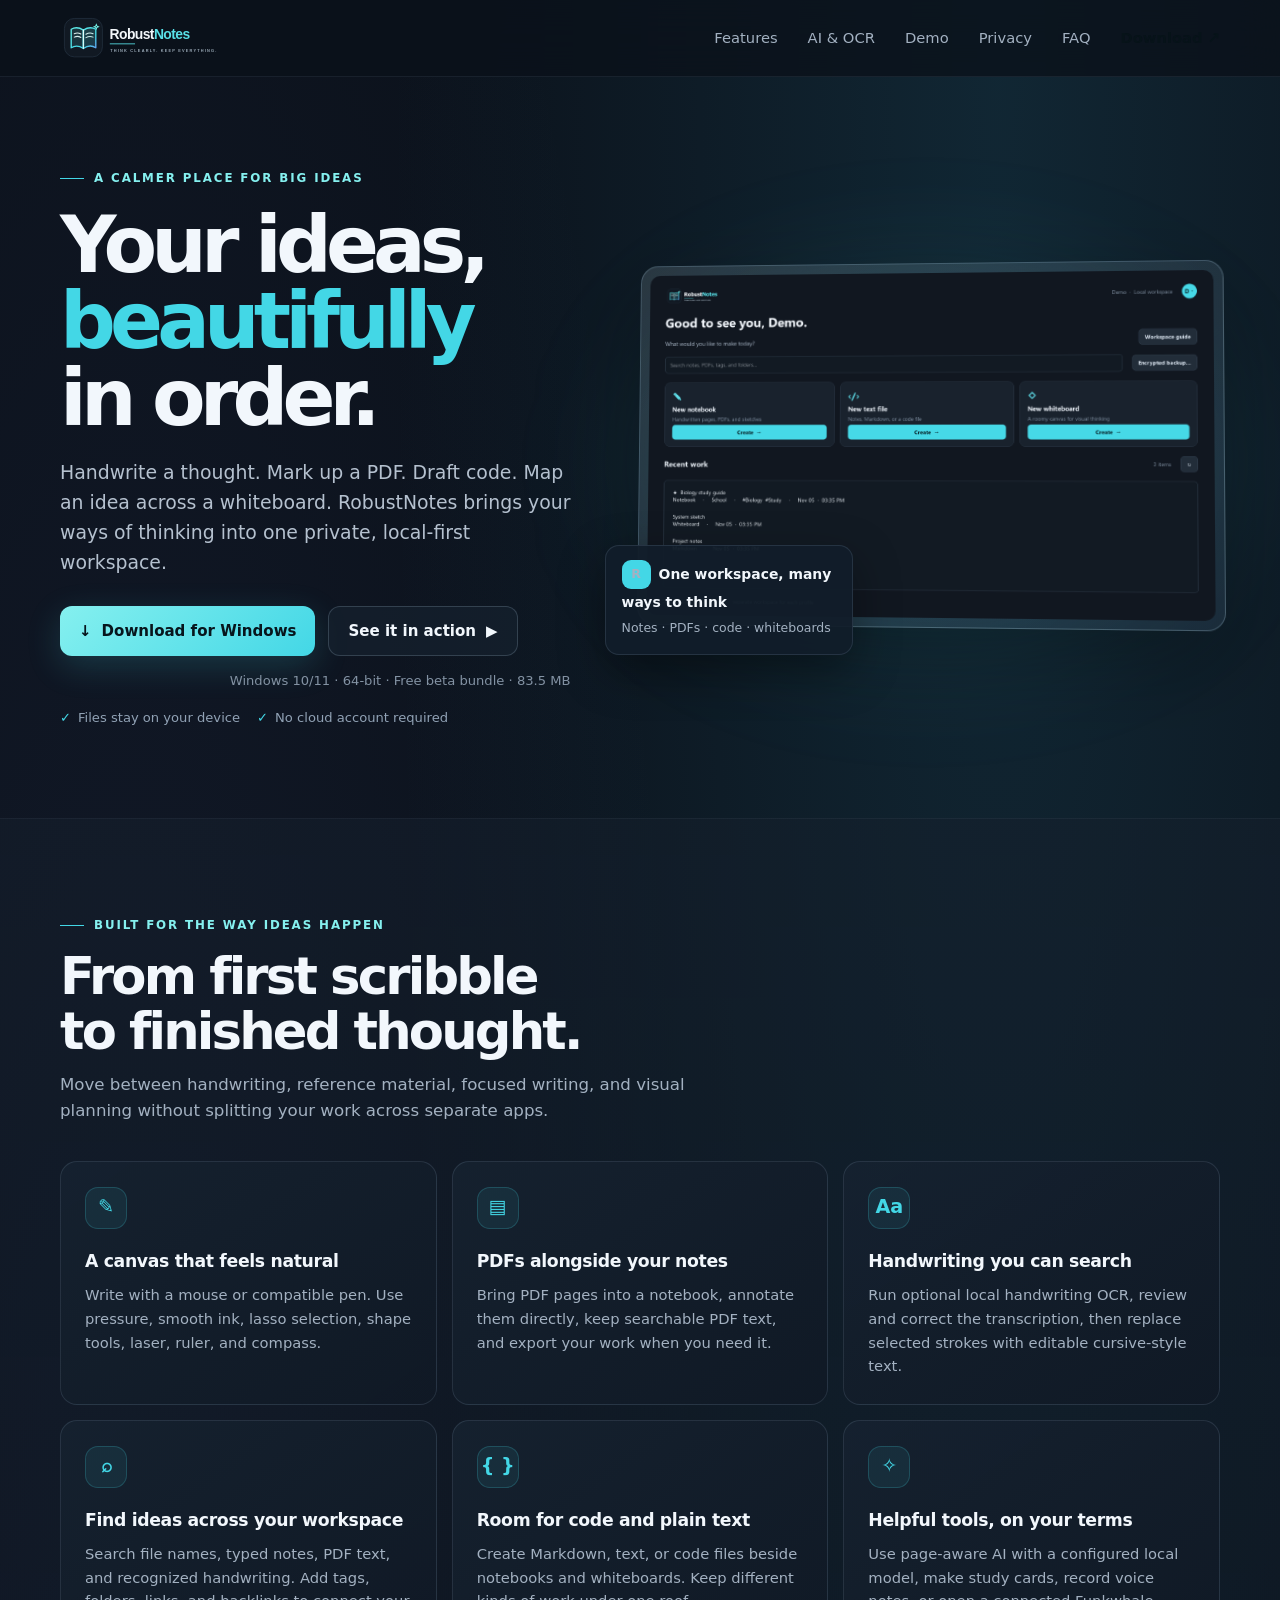
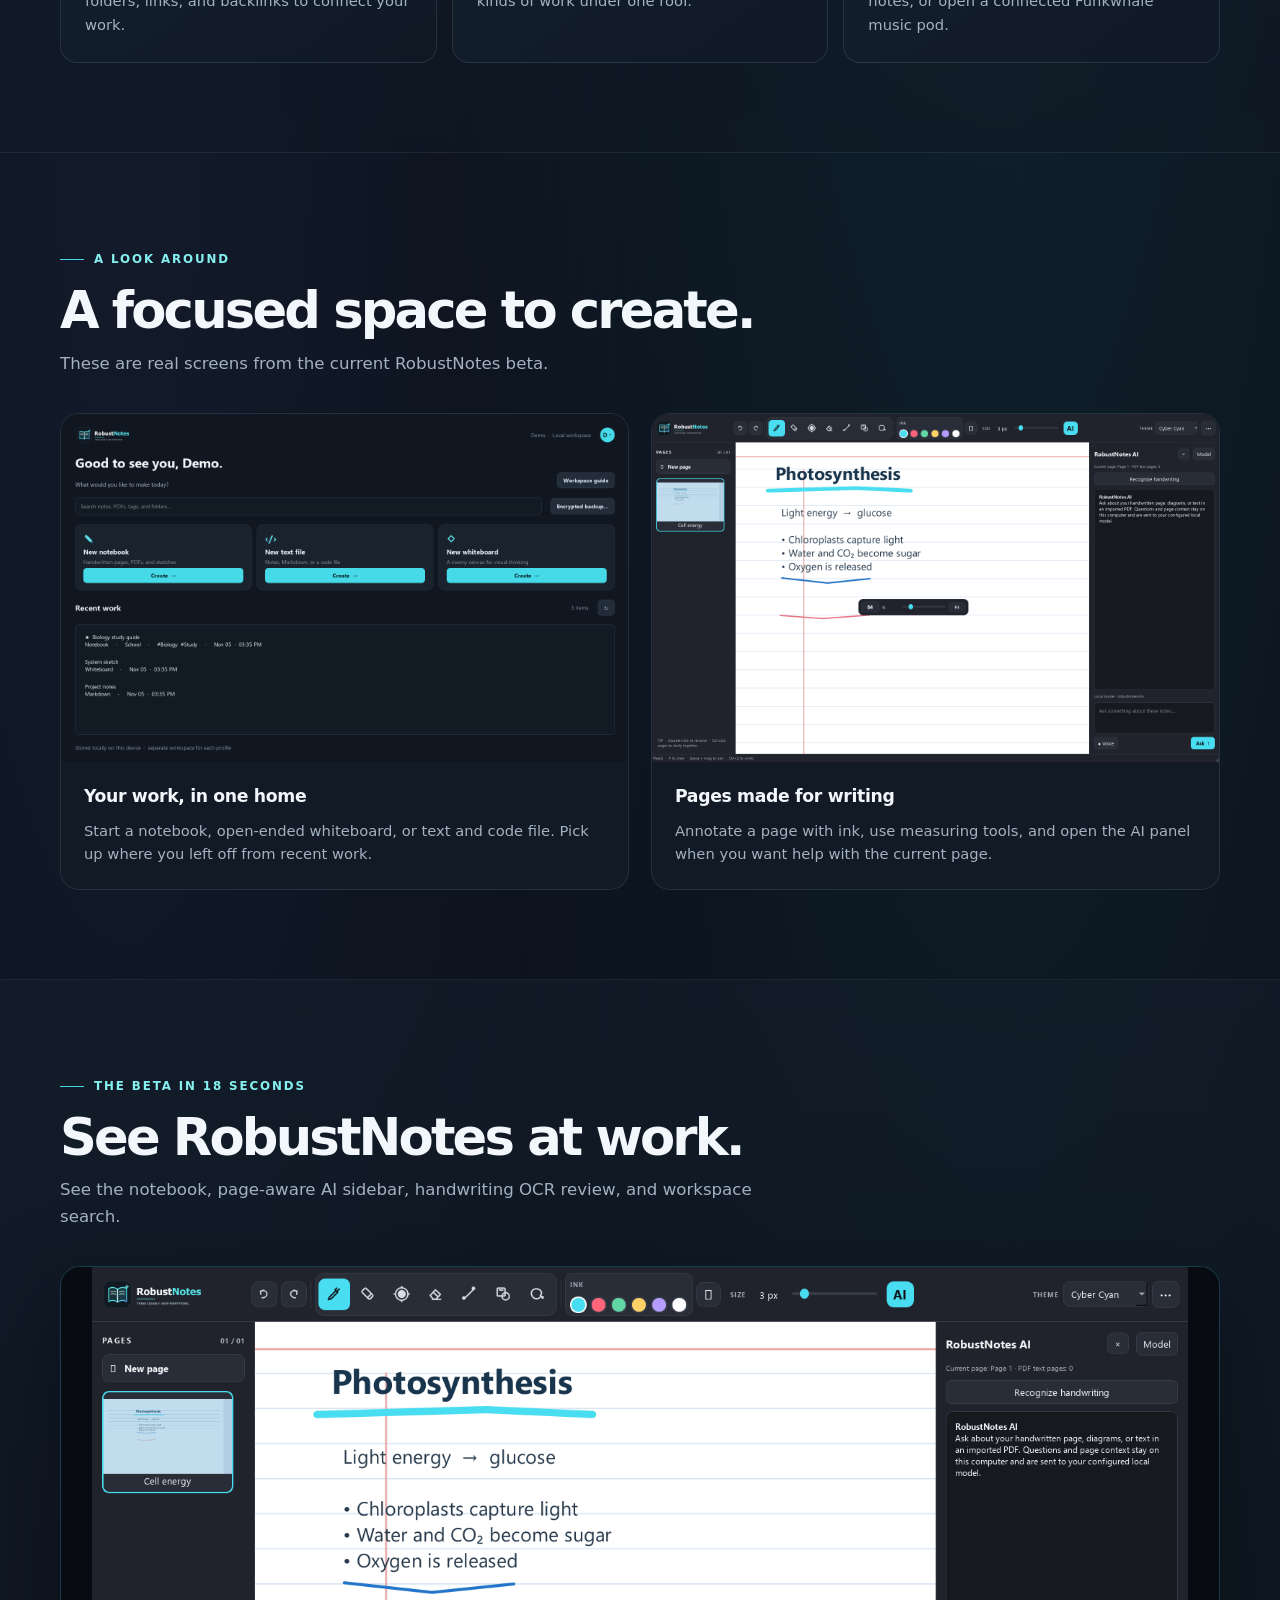
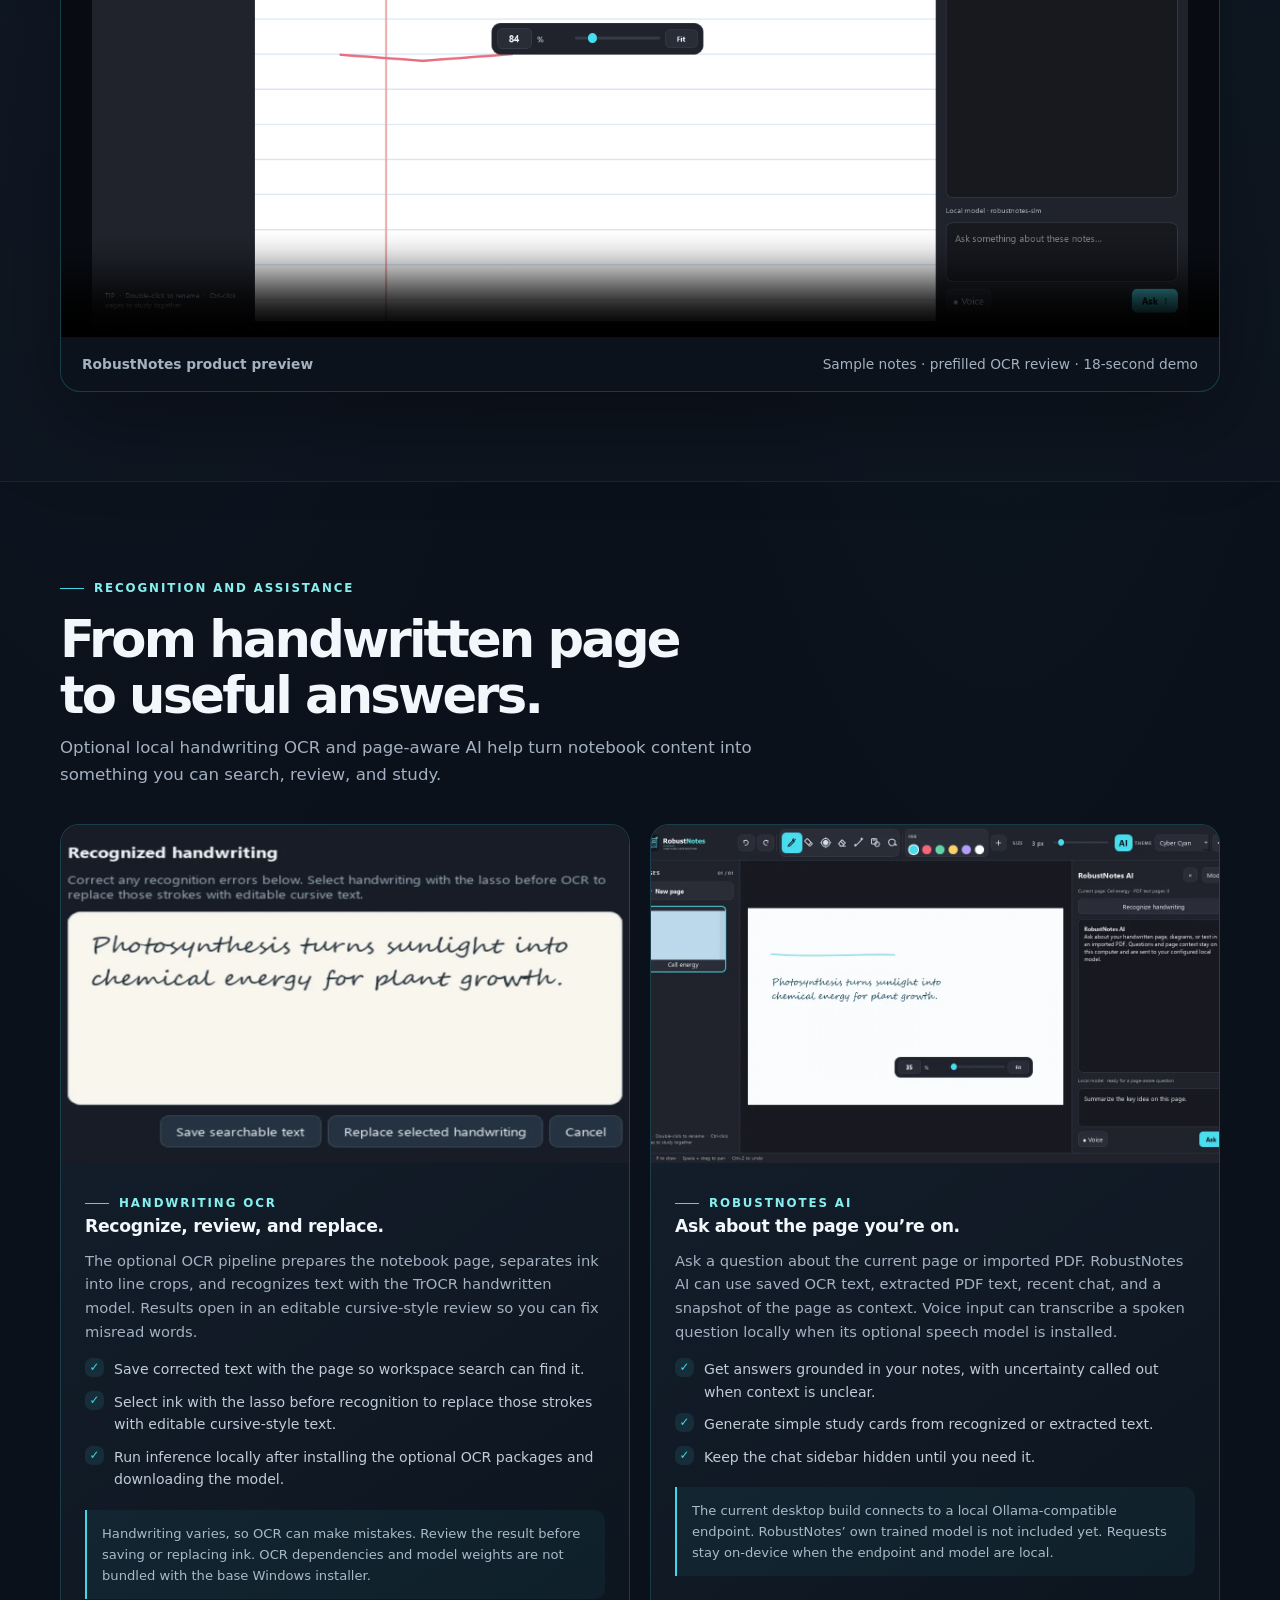
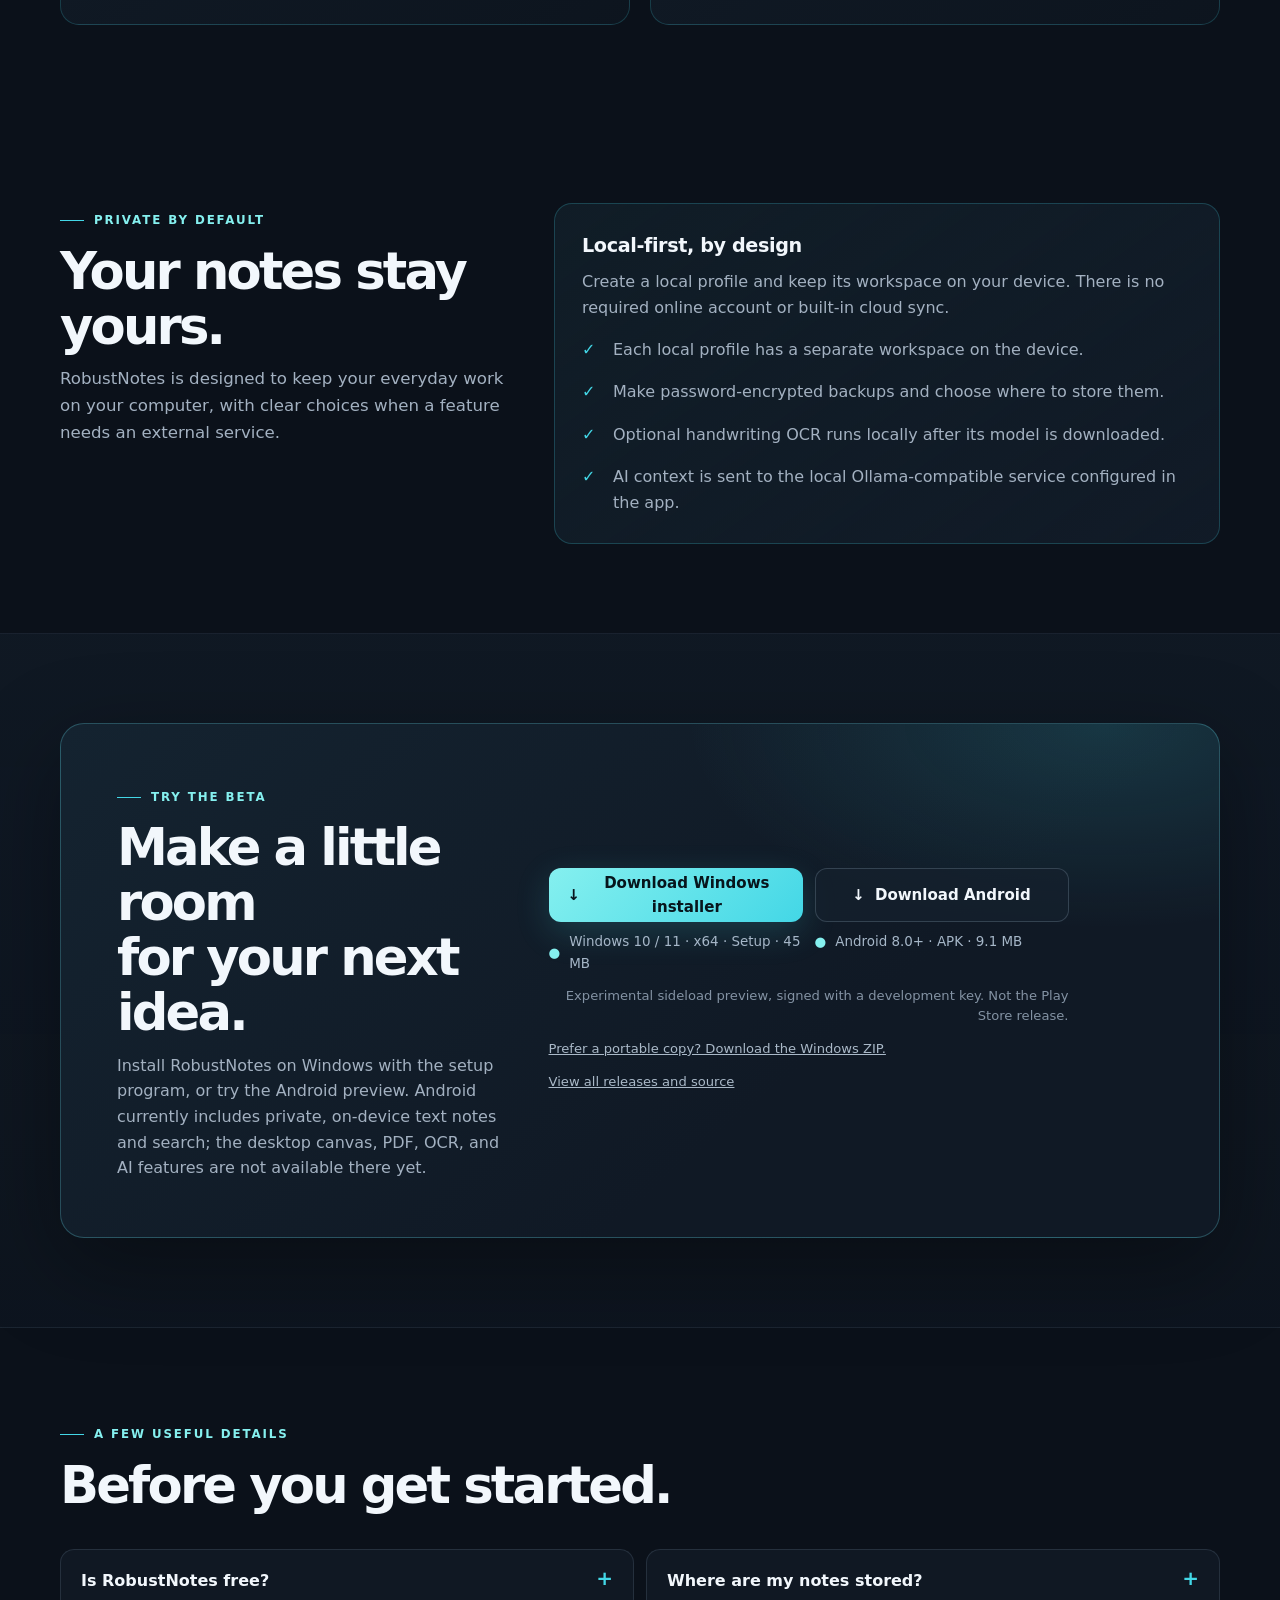
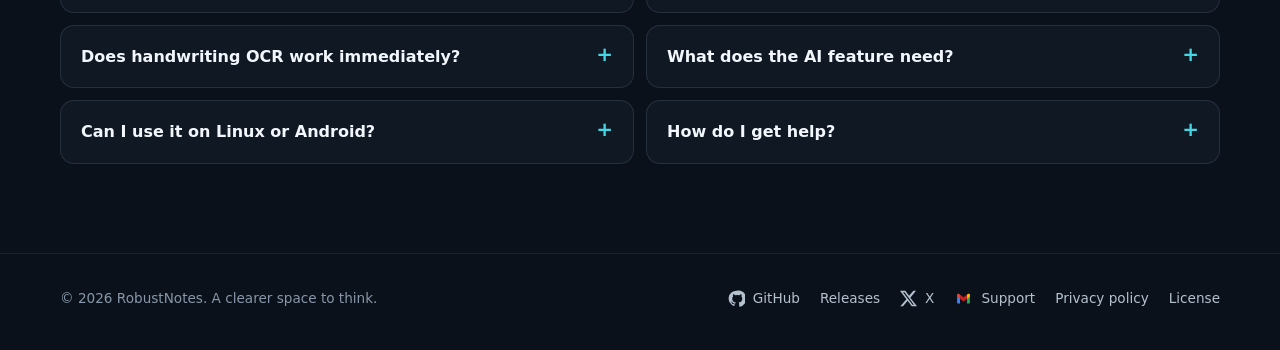
==== commit 07e59623: "(fix): Updated windows download redirect link address." ====
--- a/index.html
+++ b/index.html
@@ -206,7 +206,7 @@
           <h1>Your ideas,<br><span>beautifully</span><br>in order.</h1>
           <p class="hero-copy">Handwrite a thought. Mark up a PDF. Draft code. Map an idea across a whiteboard. RobustNotes brings your ways of thinking into one private, local-first workspace.</p>
           <div class="actions">
-            <a class="button button-primary" href="https://github.com/specrthyahskod/RobustNotes-/releases/latest/download/RobustNotes-Windows-x64.zip">
+            <a class="button button-primary" href="https://github.com/specrthyahskod/RobustNotes-/releases/download/Version-1.0.2/RobustNotes-Setup-0.1.1.exe">
               <span aria-hidden="true">↓</span> Download for Windows
             </a>
             <a class="button button-secondary" href="#demo">See it in action <span aria-hidden="true">▶</span></a>
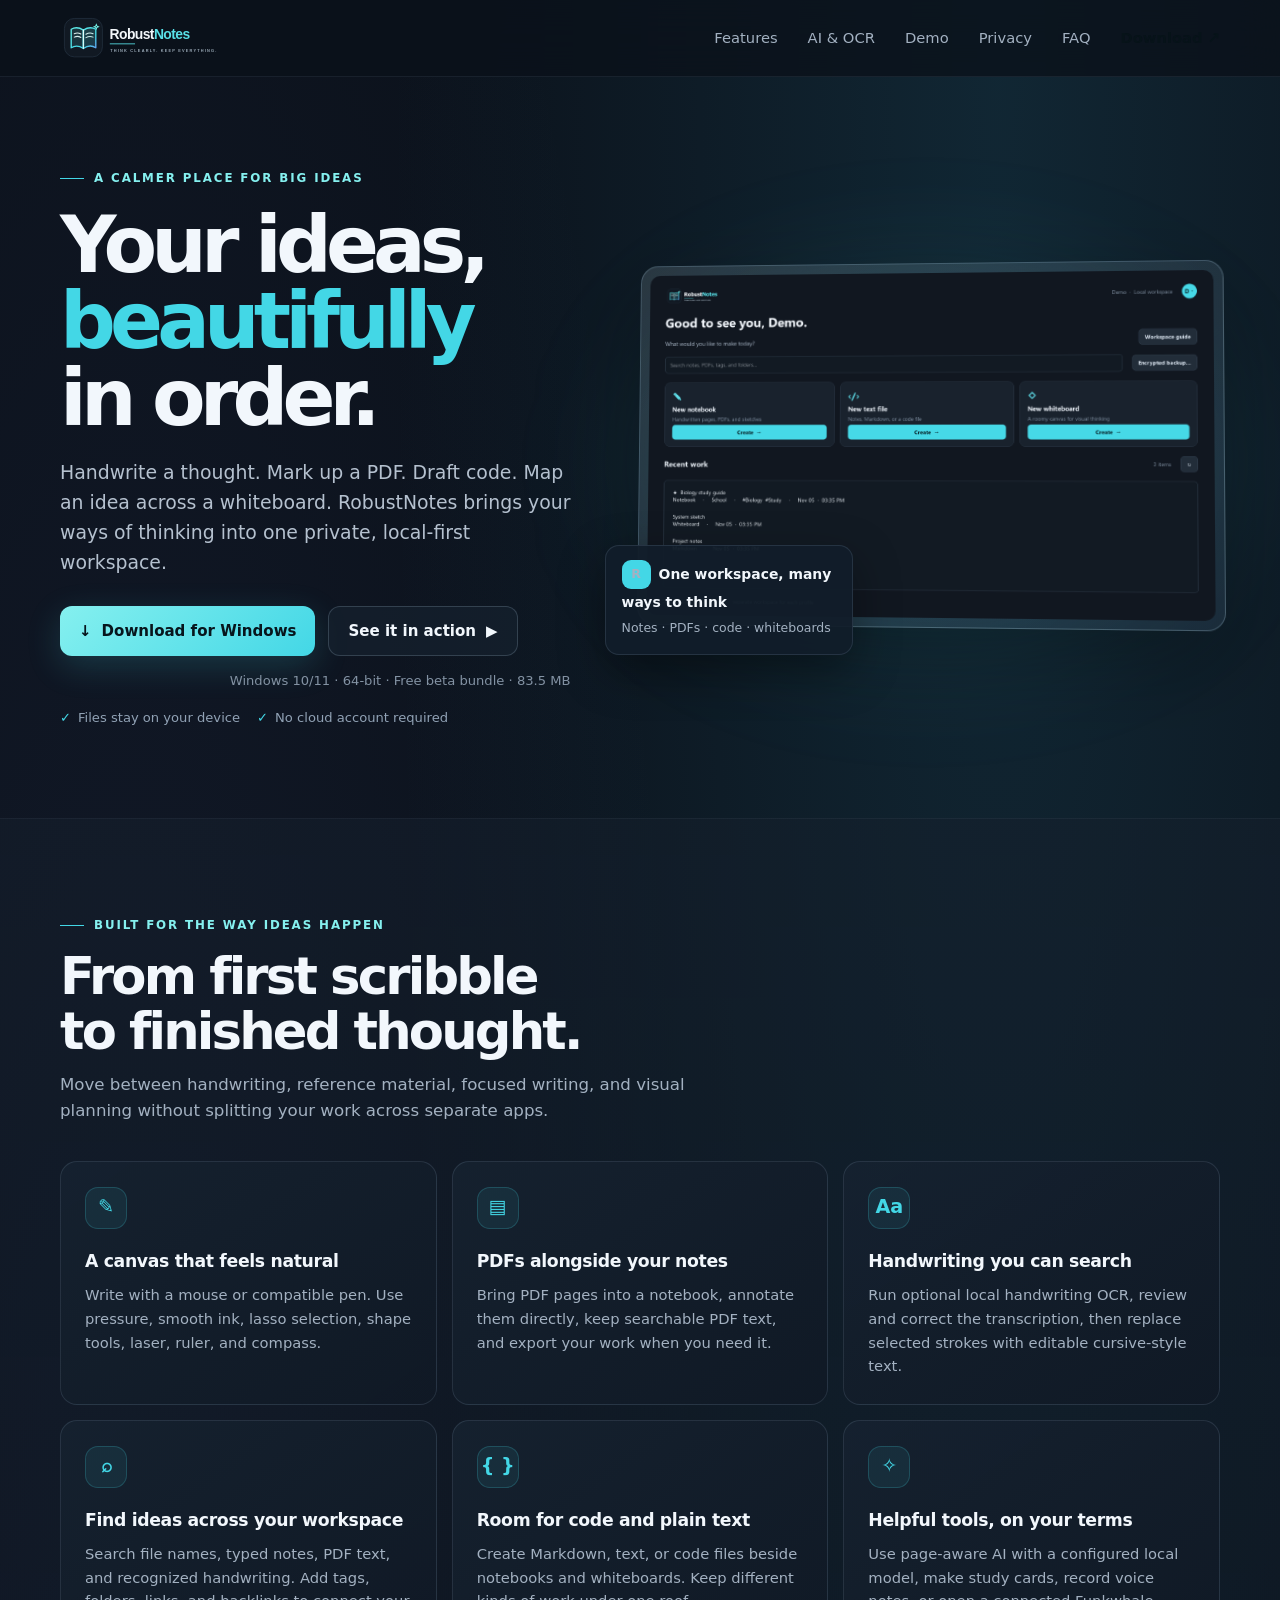
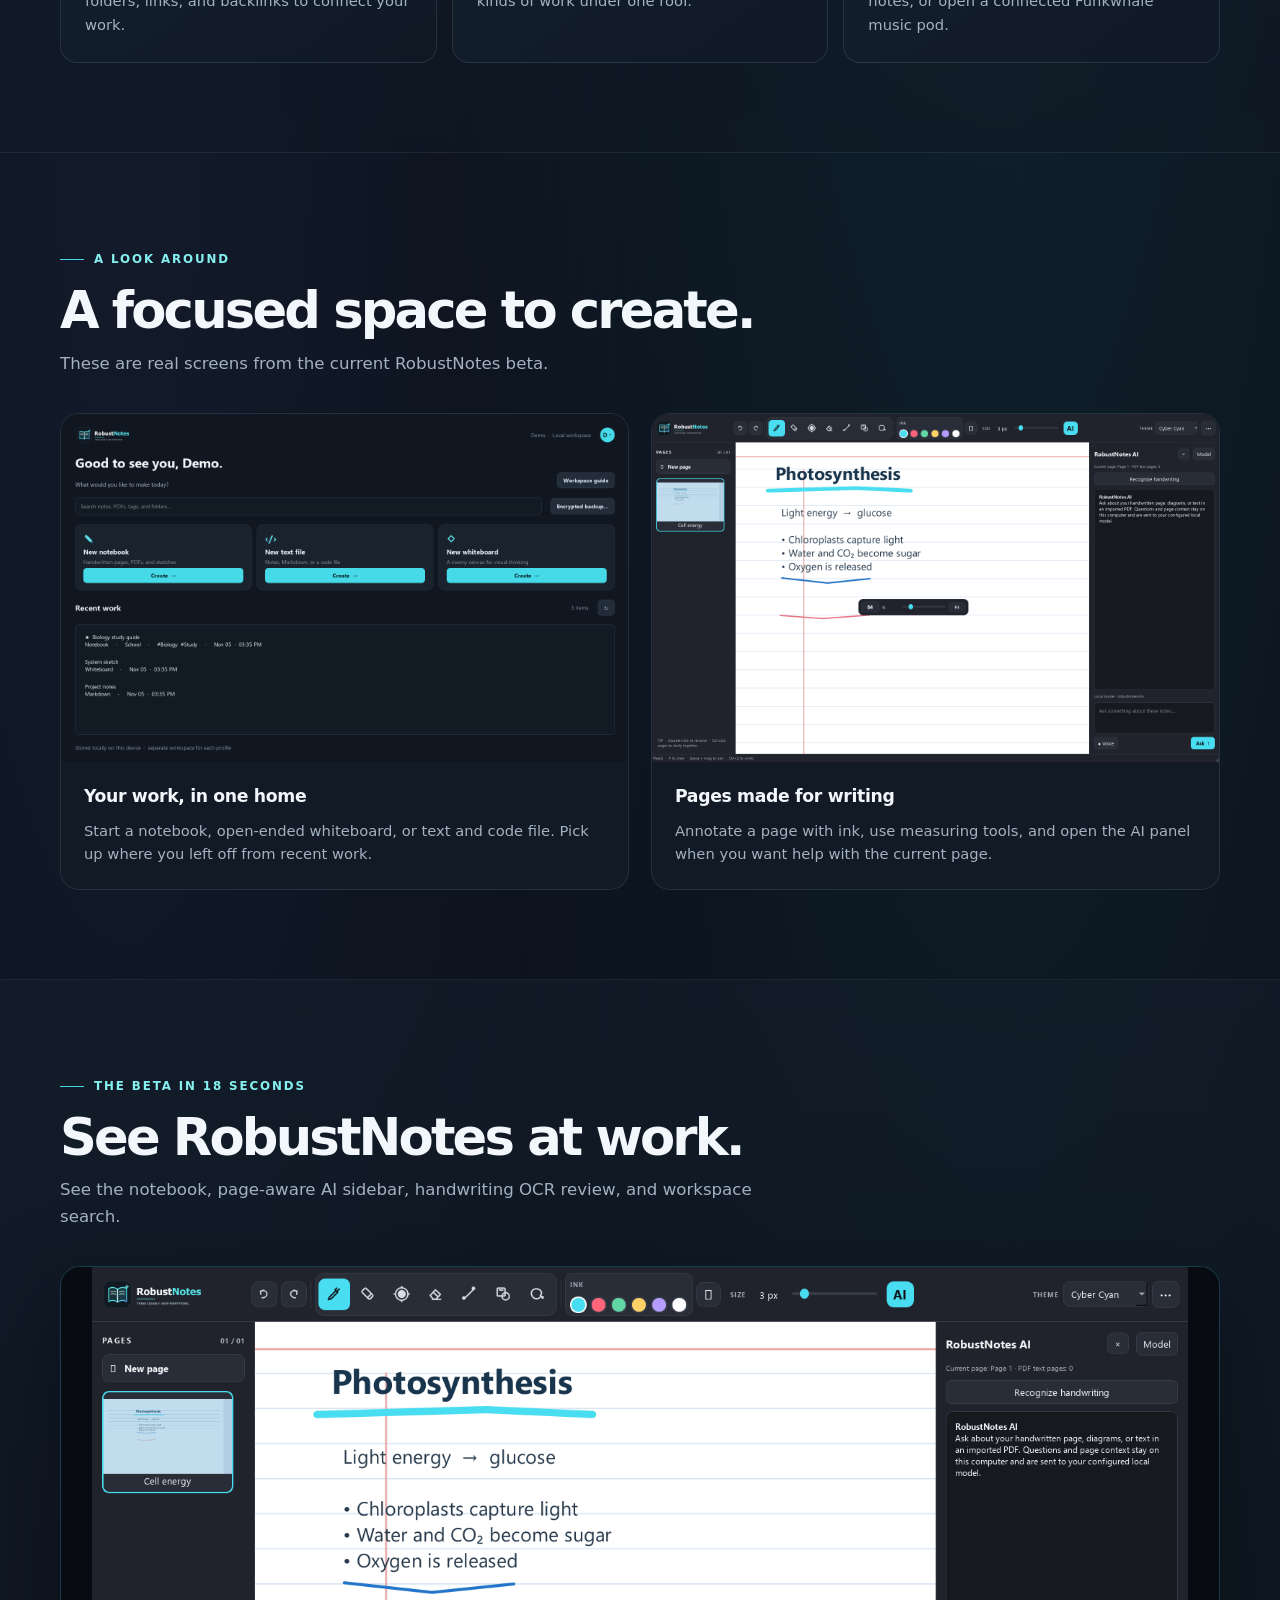
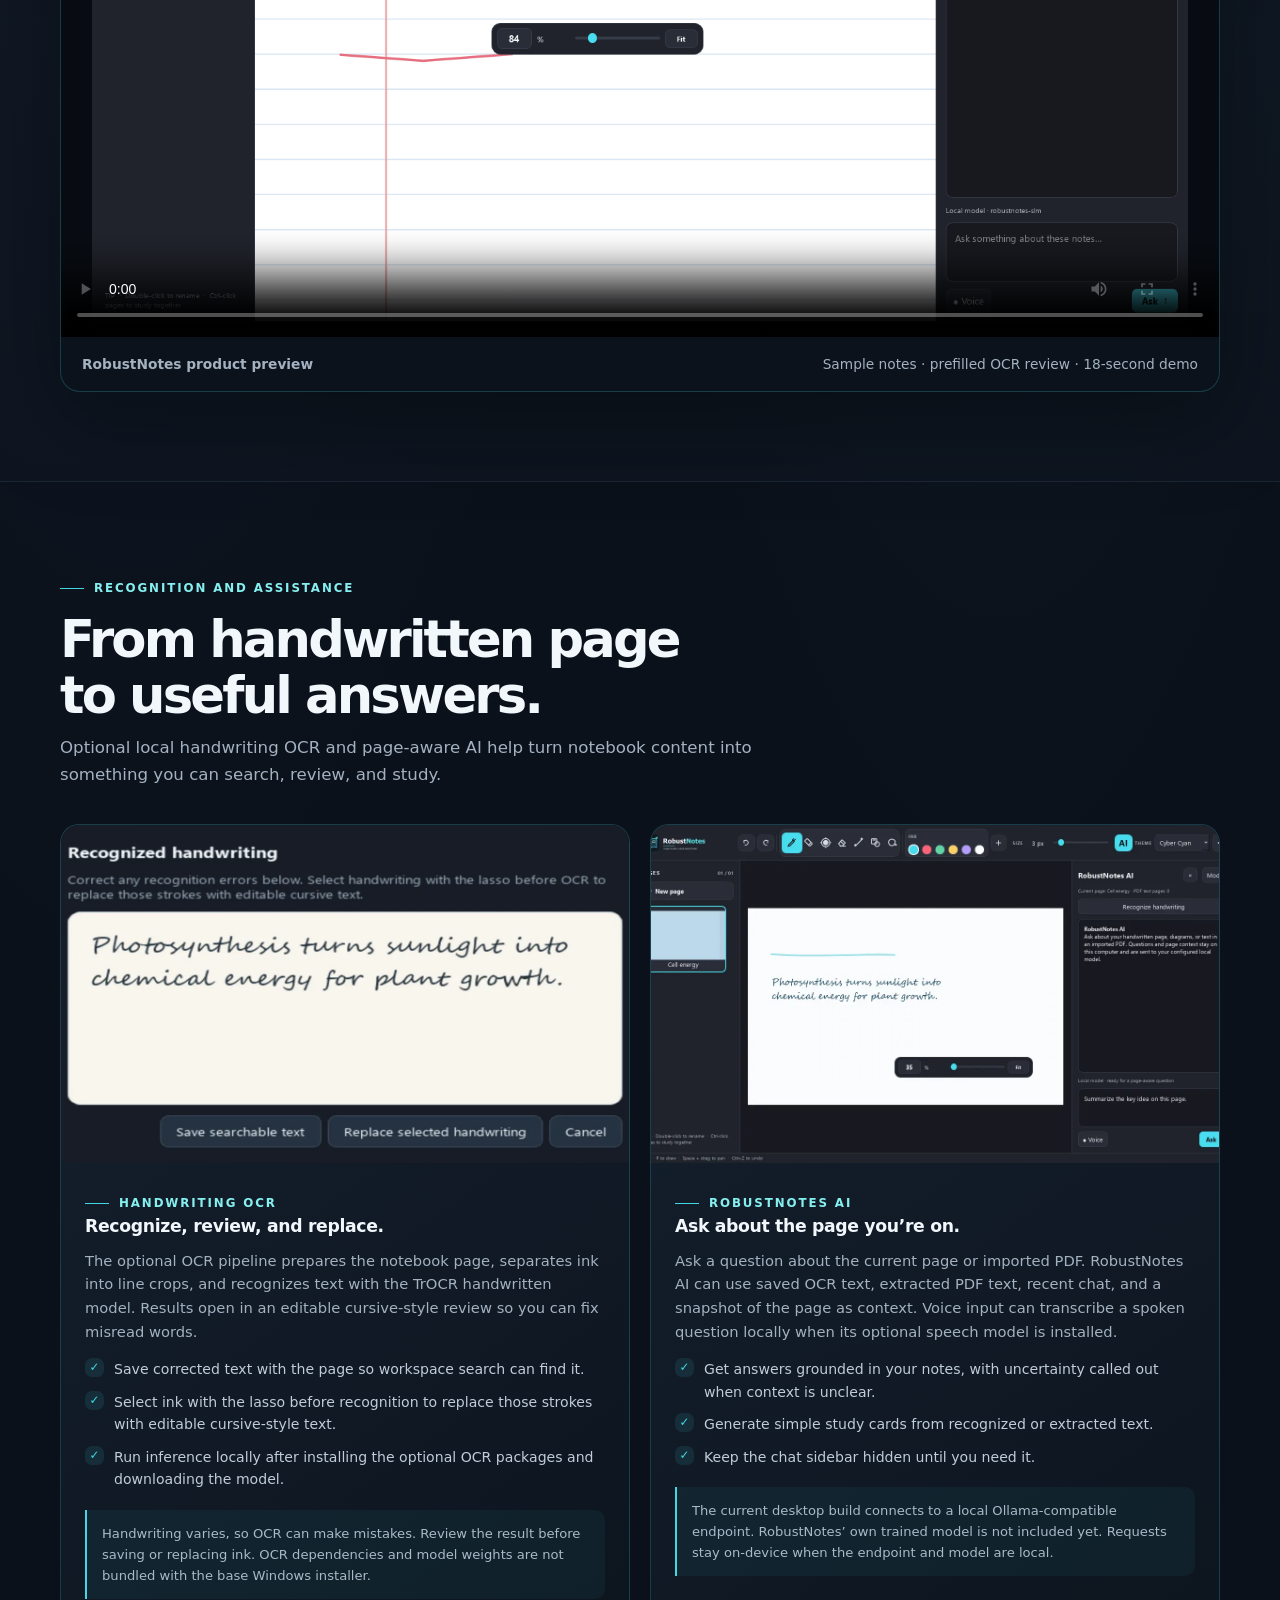
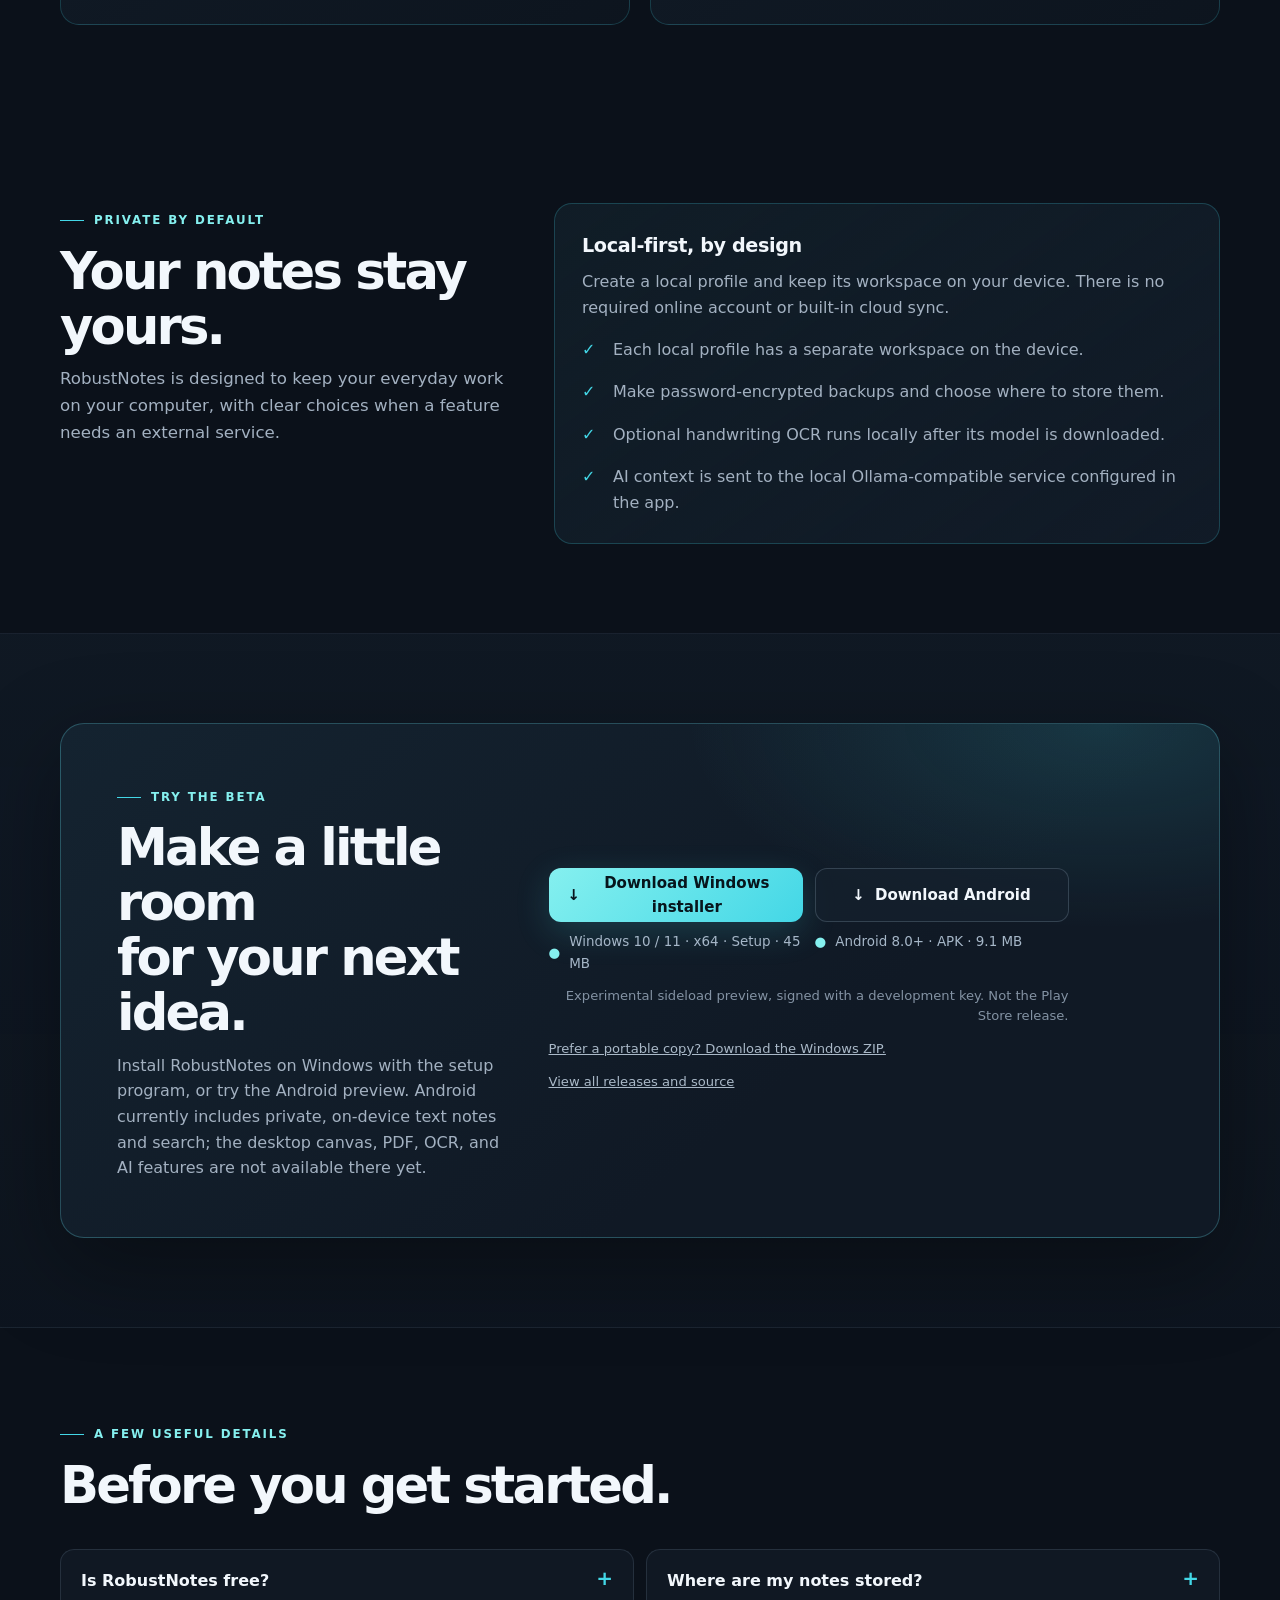
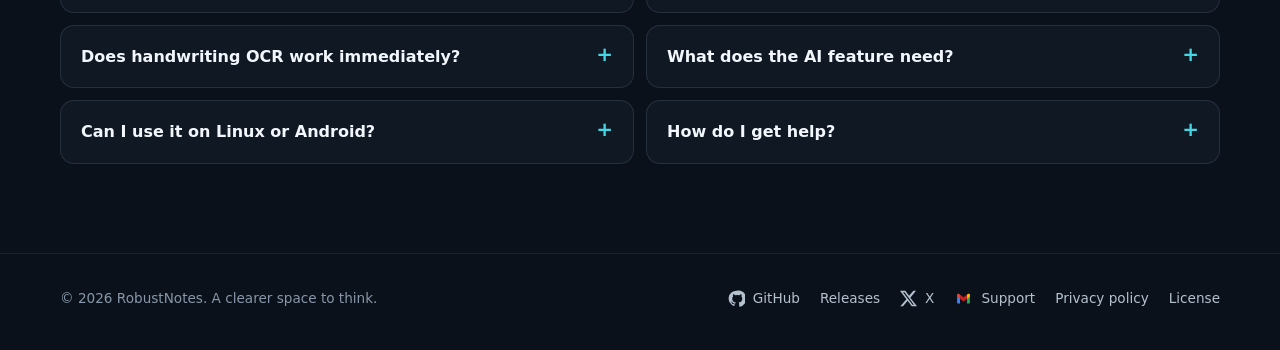
==== commit 8f09827e: "Add rich text colors and workspace document renaming" ====
--- a/index.html
+++ b/index.html
@@ -206,7 +206,7 @@
           <h1>Your ideas,<br><span>beautifully</span><br>in order.</h1>
           <p class="hero-copy">Handwrite a thought. Mark up a PDF. Draft code. Map an idea across a whiteboard. RobustNotes brings your ways of thinking into one private, local-first workspace.</p>
           <div class="actions">
-            <a class="button button-primary" href="https://github.com/specrthyahskod/RobustNotes-/releases/download/Version-1.0.2/RobustNotes-Setup-0.1.1.exe">
+            <a class="button button-primary" href="https://github.com/specrthyahskod/RobustNotes-/releases/latest/download/RobustNotes-Setup-0.1.3.exe">
               <span aria-hidden="true">↓</span> Download for Windows
             </a>
             <a class="button button-secondary" href="#demo">See it in action <span aria-hidden="true">▶</span></a>
@@ -348,7 +348,7 @@
           <div class="download-actions">
             <div class="download-buttons">
               <div class="download-option">
-                <a class="button button-primary" href="downloads/RobustNotes-Setup-0.1.1.exe" download aria-label="Download and install RobustNotes for Windows"><span aria-hidden="true">↓</span> Download Windows installer</a>
+                <a class="button button-primary" href="https://github.com/specrthyahskod/RobustNotes-/releases/latest/download/RobustNotes-Setup-0.1.3.exe" aria-label="Download and install RobustNotes for Windows"><span aria-hidden="true">↓</span> Download Windows installer</a>
                 <span class="platform-label"><b>●</b> Windows 10 / 11 · x64 · Setup · 45 MB</span>
               </div>
               <div class="download-option">
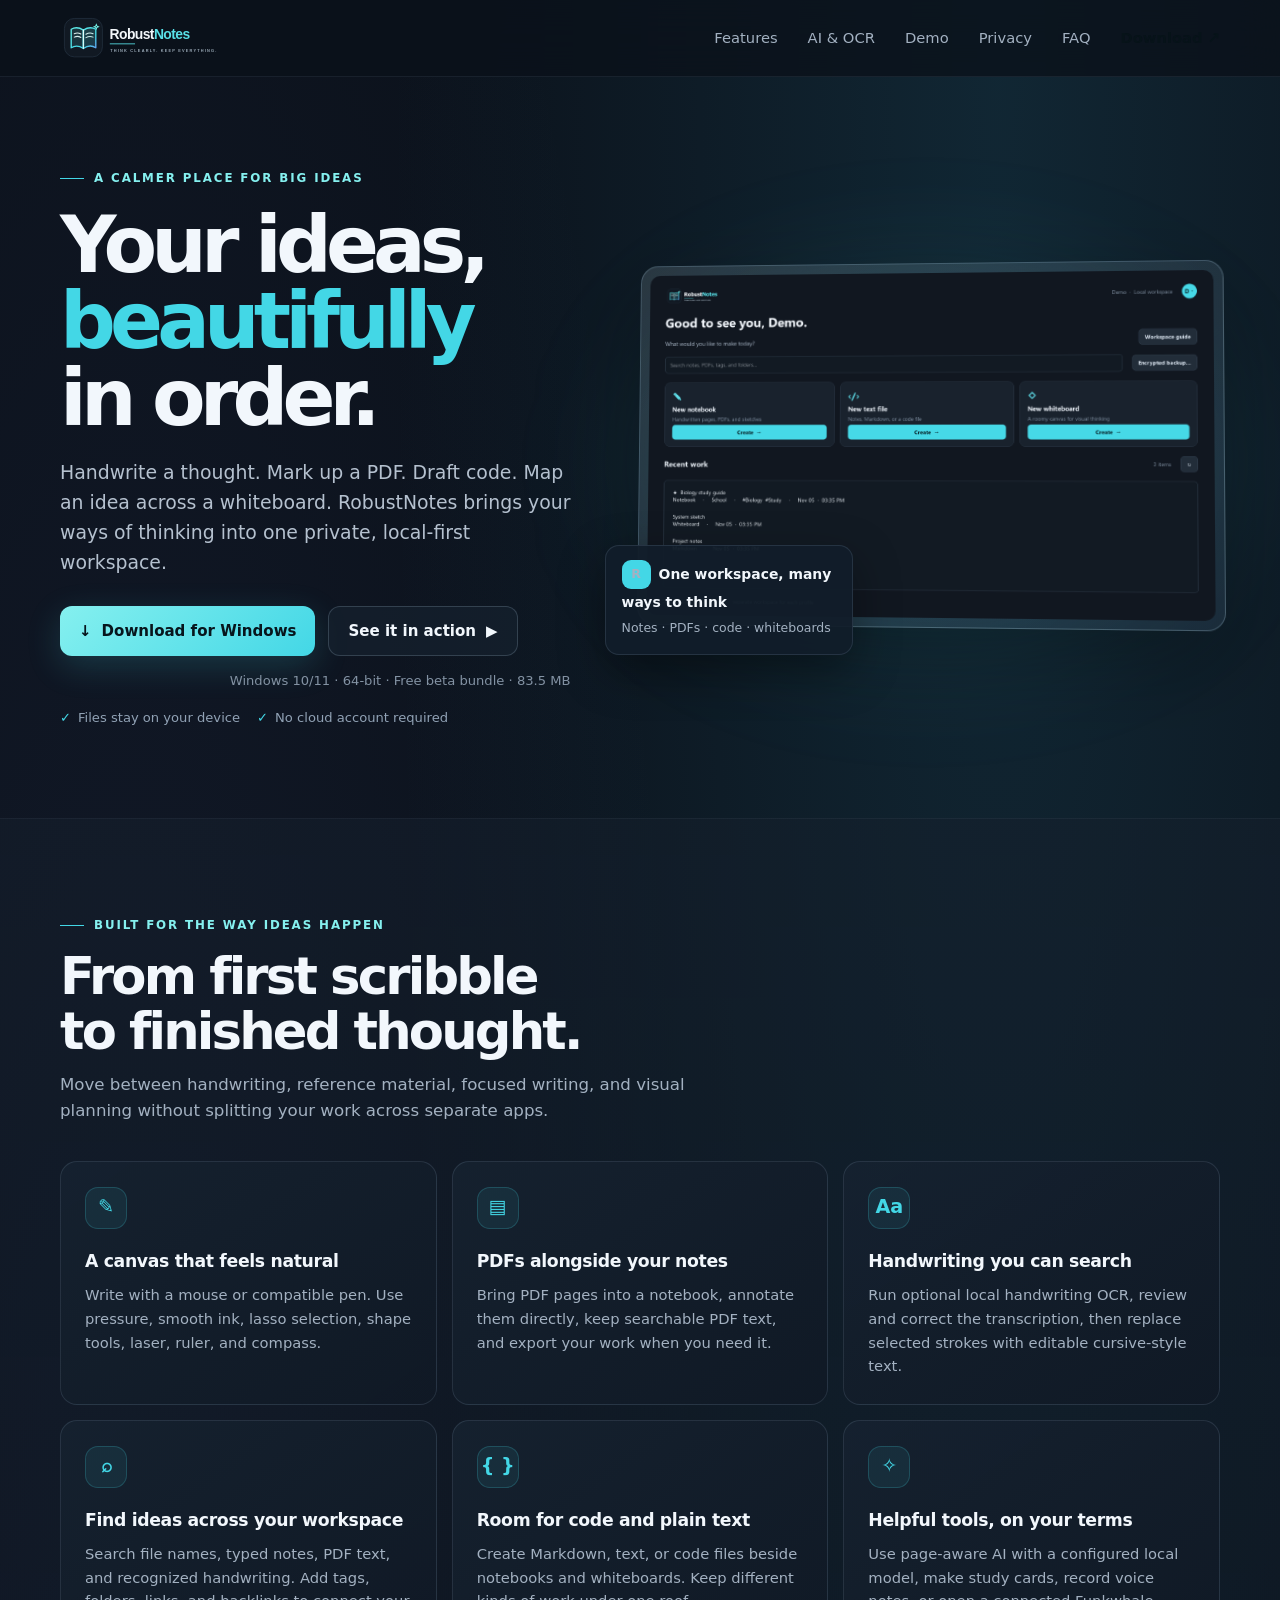
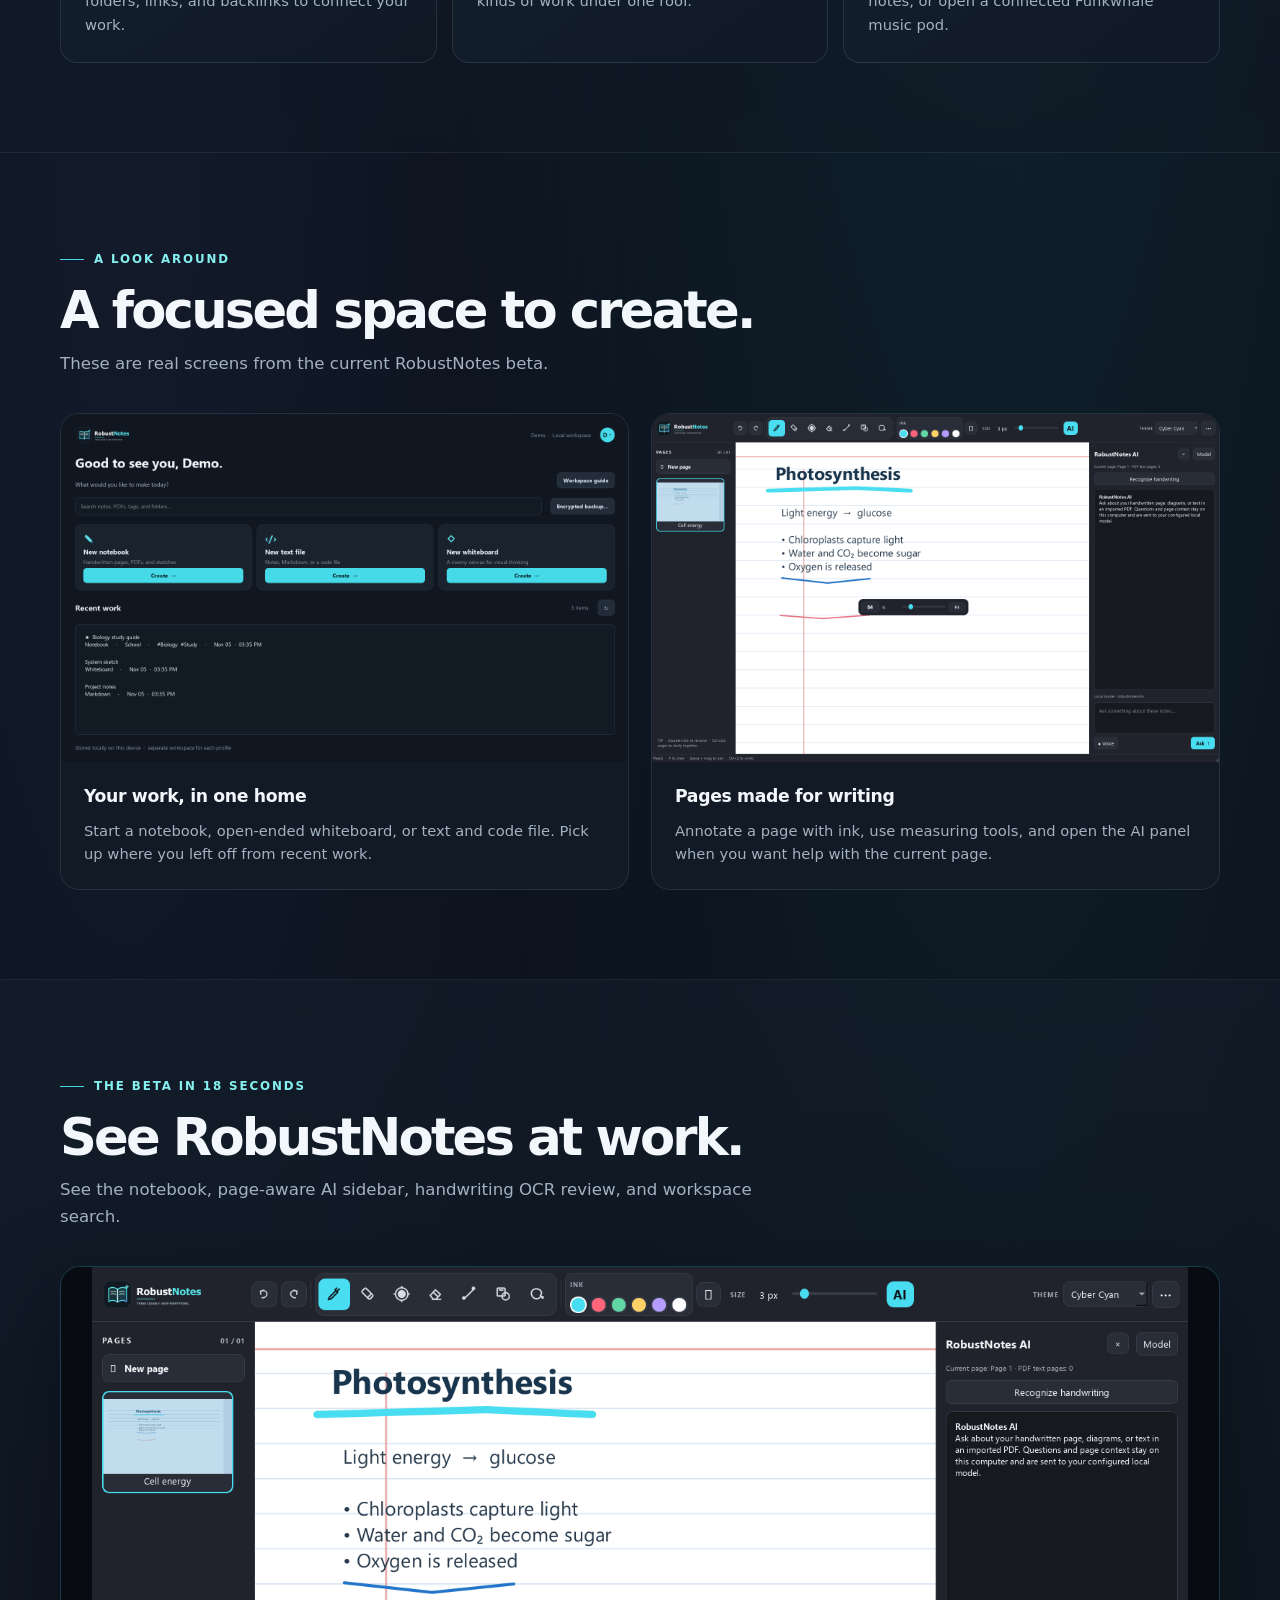
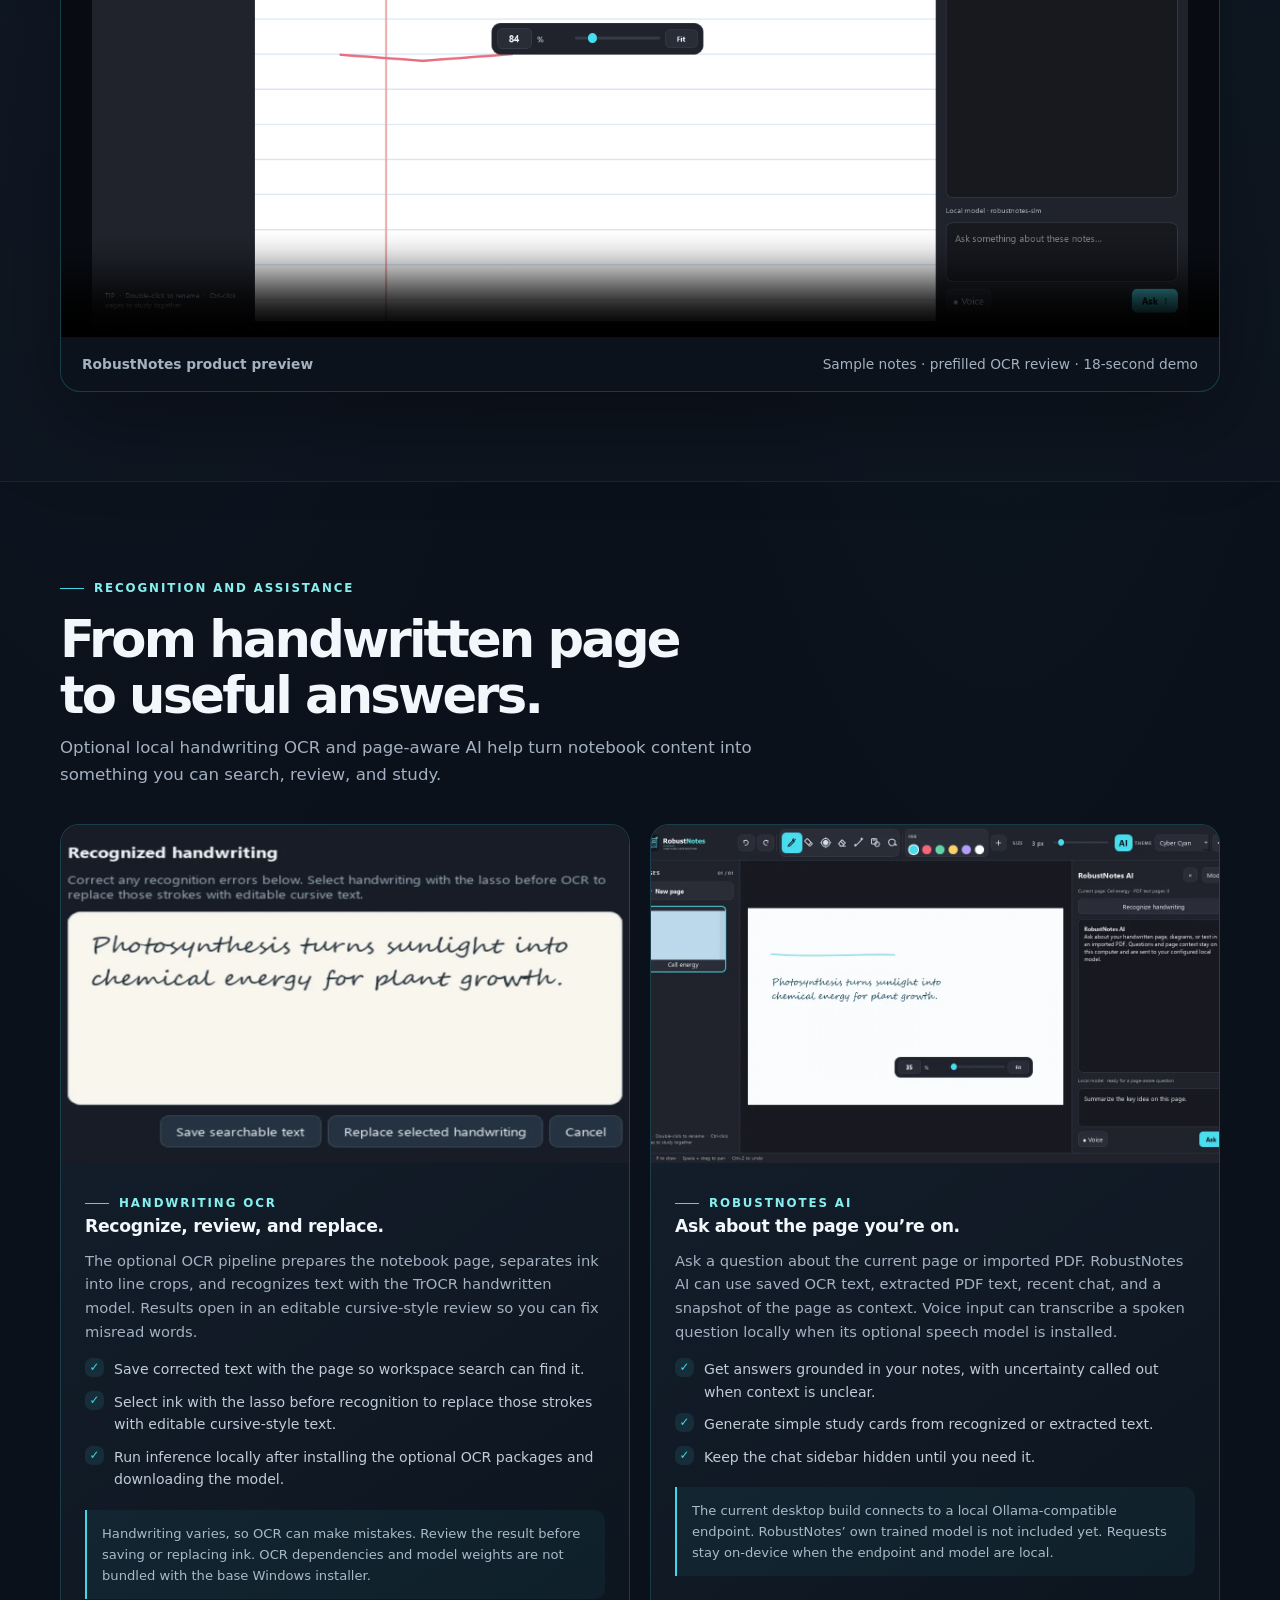
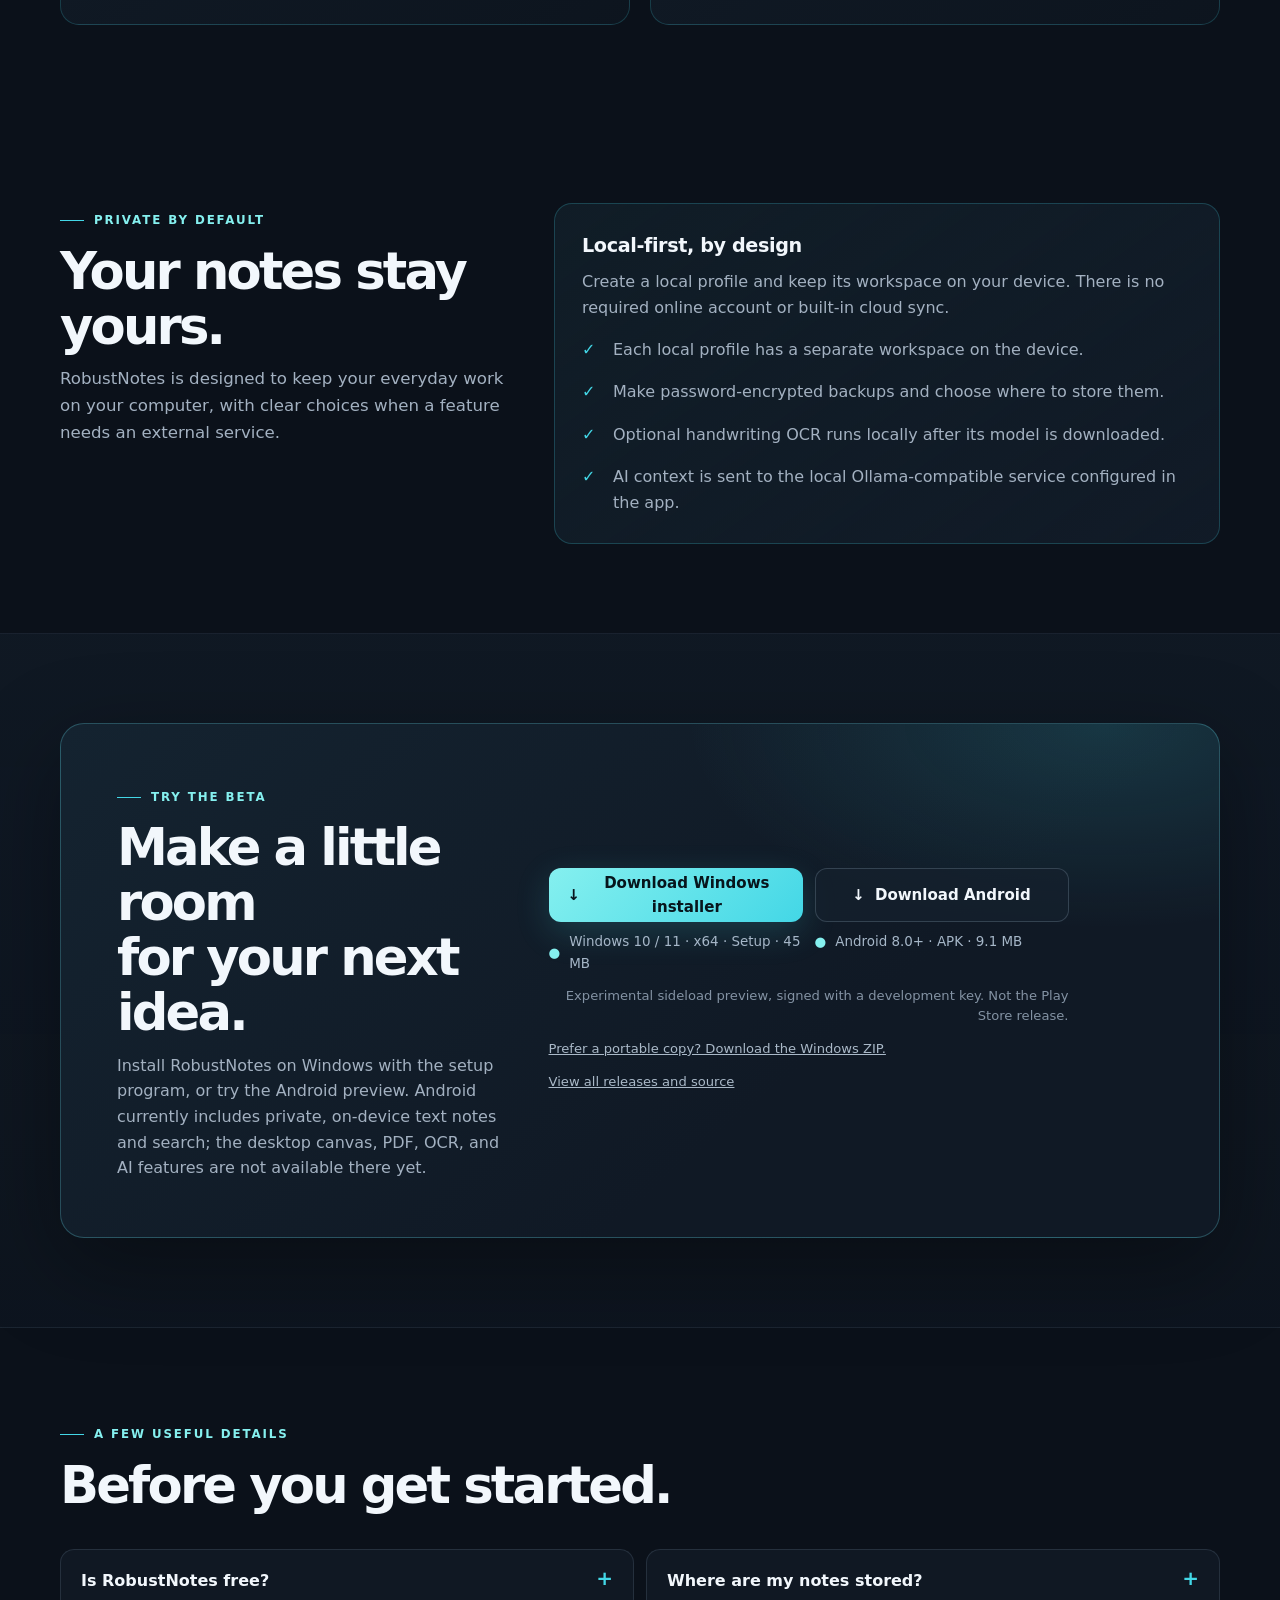
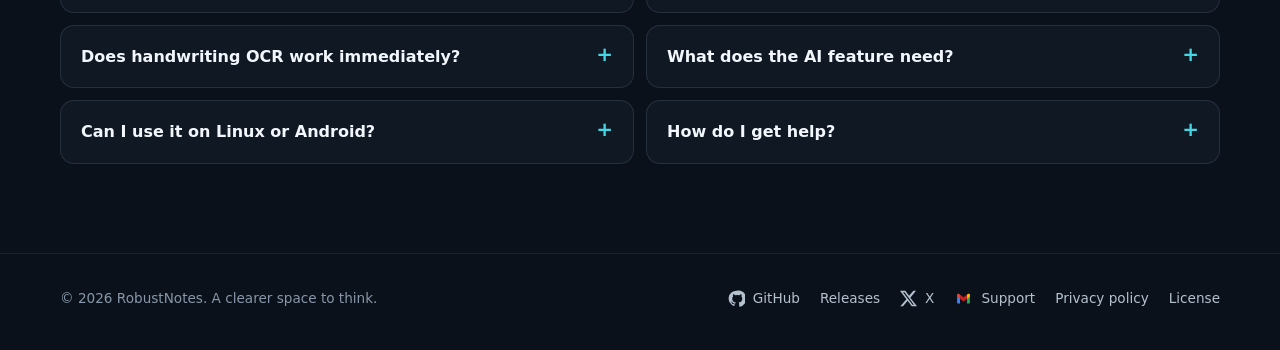
==== commit fc3cf55e: "Retry transient update download failures" ====
--- a/index.html
+++ b/index.html
@@ -206,7 +206,7 @@
           <h1>Your ideas,<br><span>beautifully</span><br>in order.</h1>
           <p class="hero-copy">Handwrite a thought. Mark up a PDF. Draft code. Map an idea across a whiteboard. RobustNotes brings your ways of thinking into one private, local-first workspace.</p>
           <div class="actions">
-            <a class="button button-primary" href="https://github.com/specrthyahskod/RobustNotes-/releases/latest/download/RobustNotes-Setup-0.1.3.exe">
+            <a class="button button-primary" href="https://github.com/specrthyahskod/RobustNotes-/releases/latest/download/RobustNotes-Setup-0.1.4.exe">
               <span aria-hidden="true">↓</span> Download for Windows
             </a>
             <a class="button button-secondary" href="#demo">See it in action <span aria-hidden="true">▶</span></a>
@@ -348,7 +348,7 @@
           <div class="download-actions">
             <div class="download-buttons">
               <div class="download-option">
-                <a class="button button-primary" href="https://github.com/specrthyahskod/RobustNotes-/releases/latest/download/RobustNotes-Setup-0.1.3.exe" aria-label="Download and install RobustNotes for Windows"><span aria-hidden="true">↓</span> Download Windows installer</a>
+                <a class="button button-primary" href="https://github.com/specrthyahskod/RobustNotes-/releases/latest/download/RobustNotes-Setup-0.1.4.exe" aria-label="Download and install RobustNotes for Windows"><span aria-hidden="true">↓</span> Download Windows installer</a>
                 <span class="platform-label"><b>●</b> Windows 10 / 11 · x64 · Setup · 45 MB</span>
               </div>
               <div class="download-option">
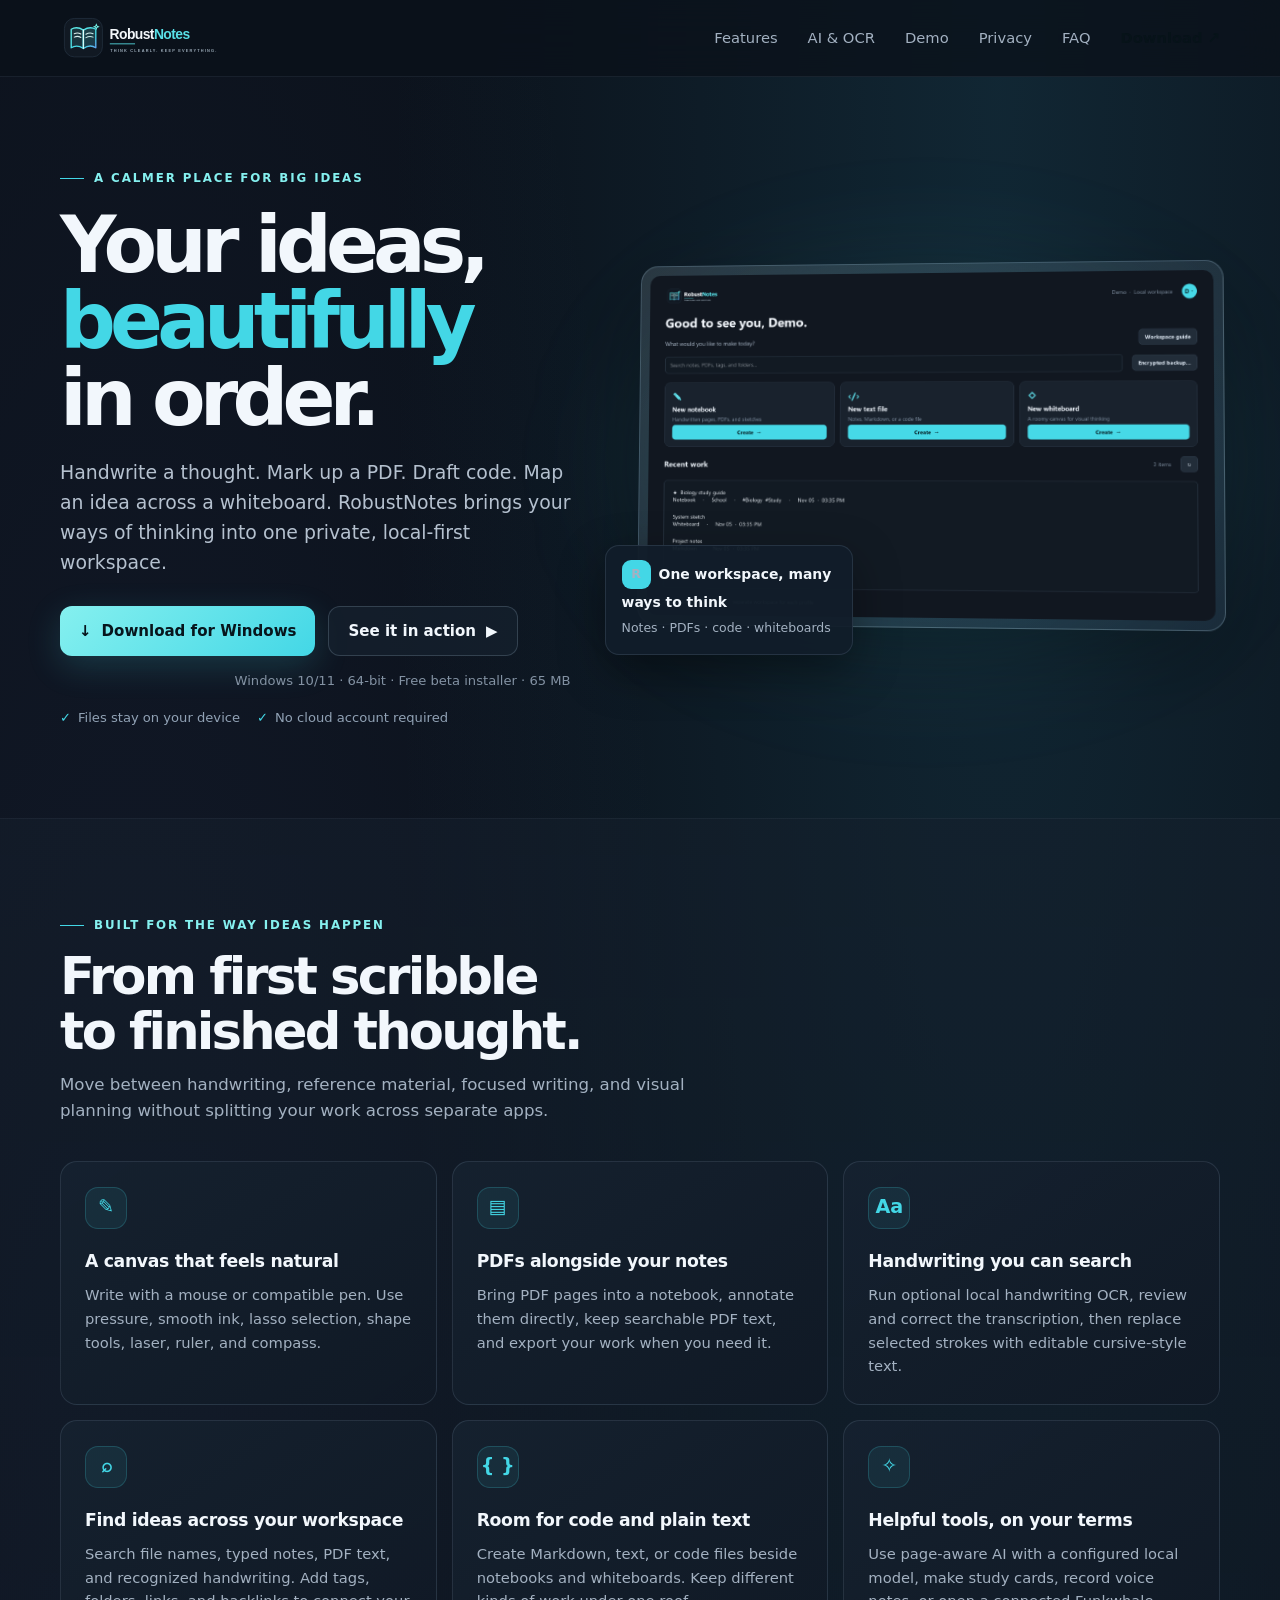
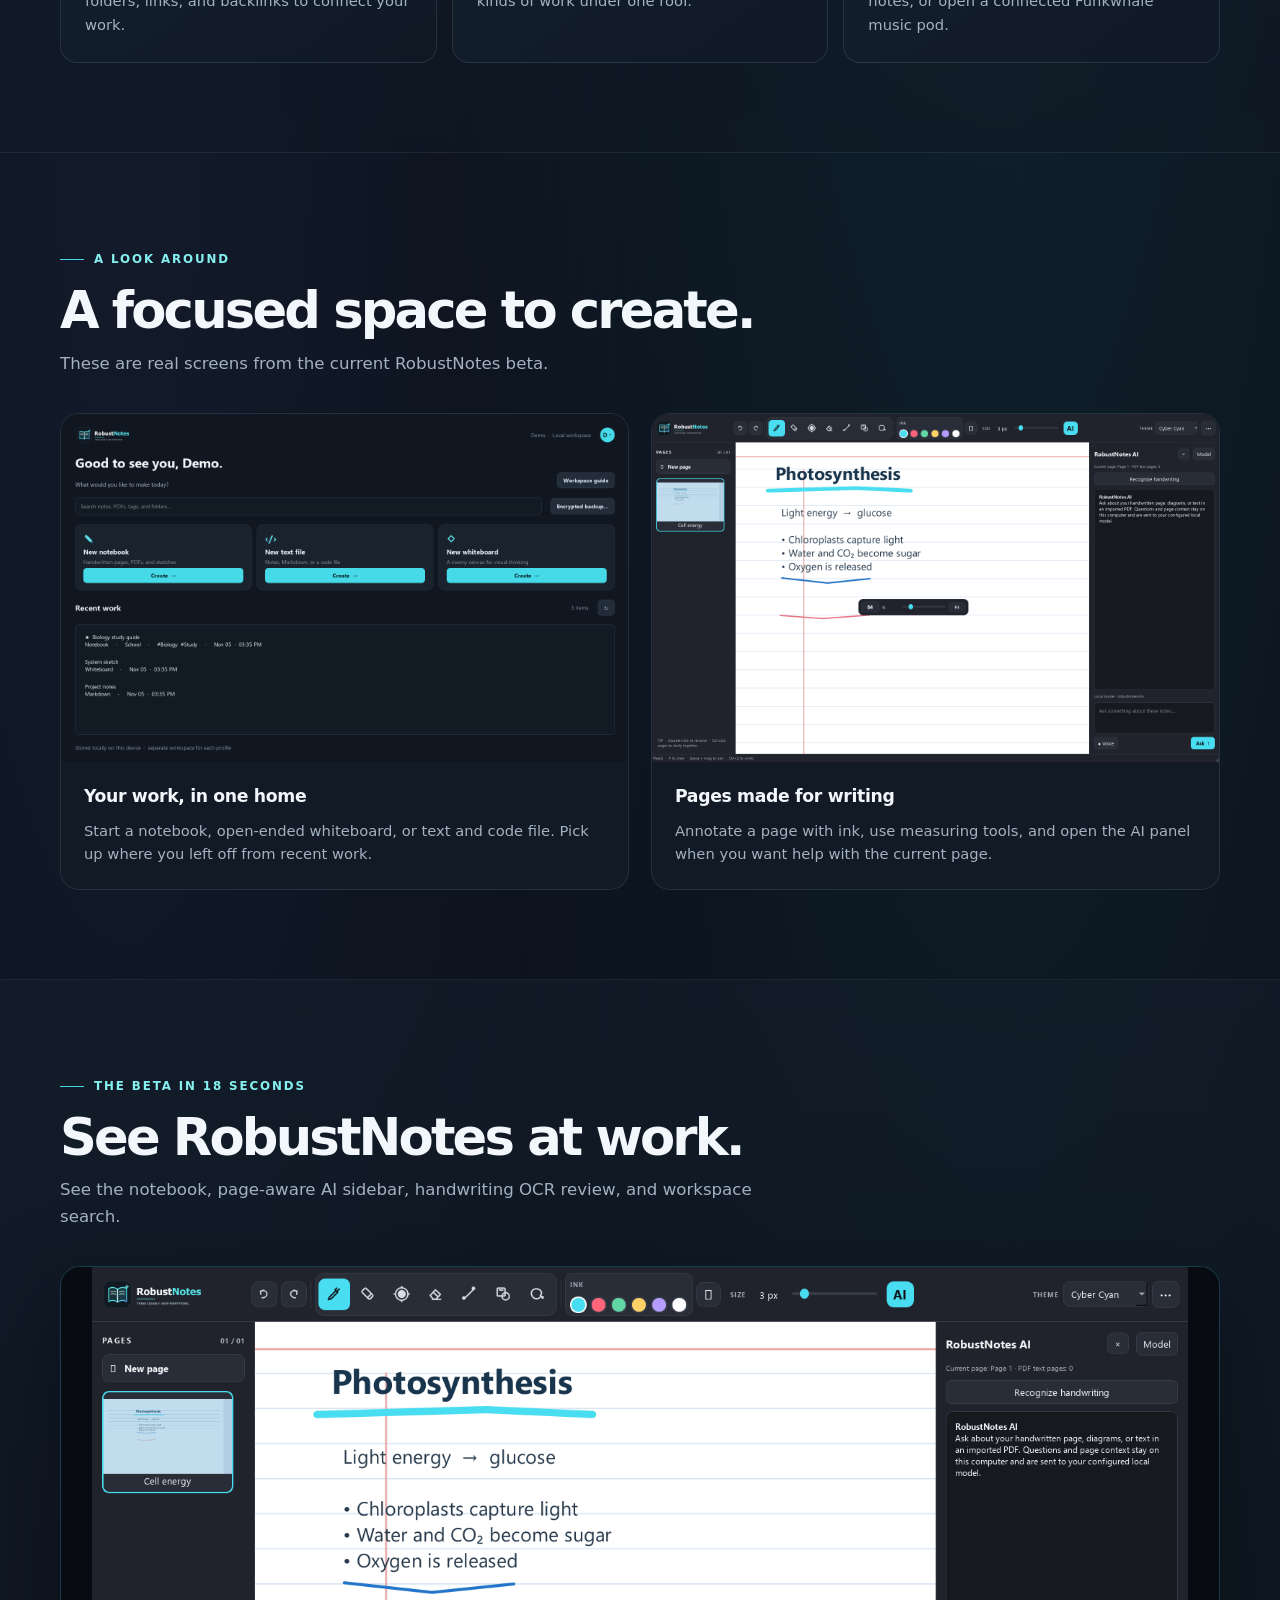
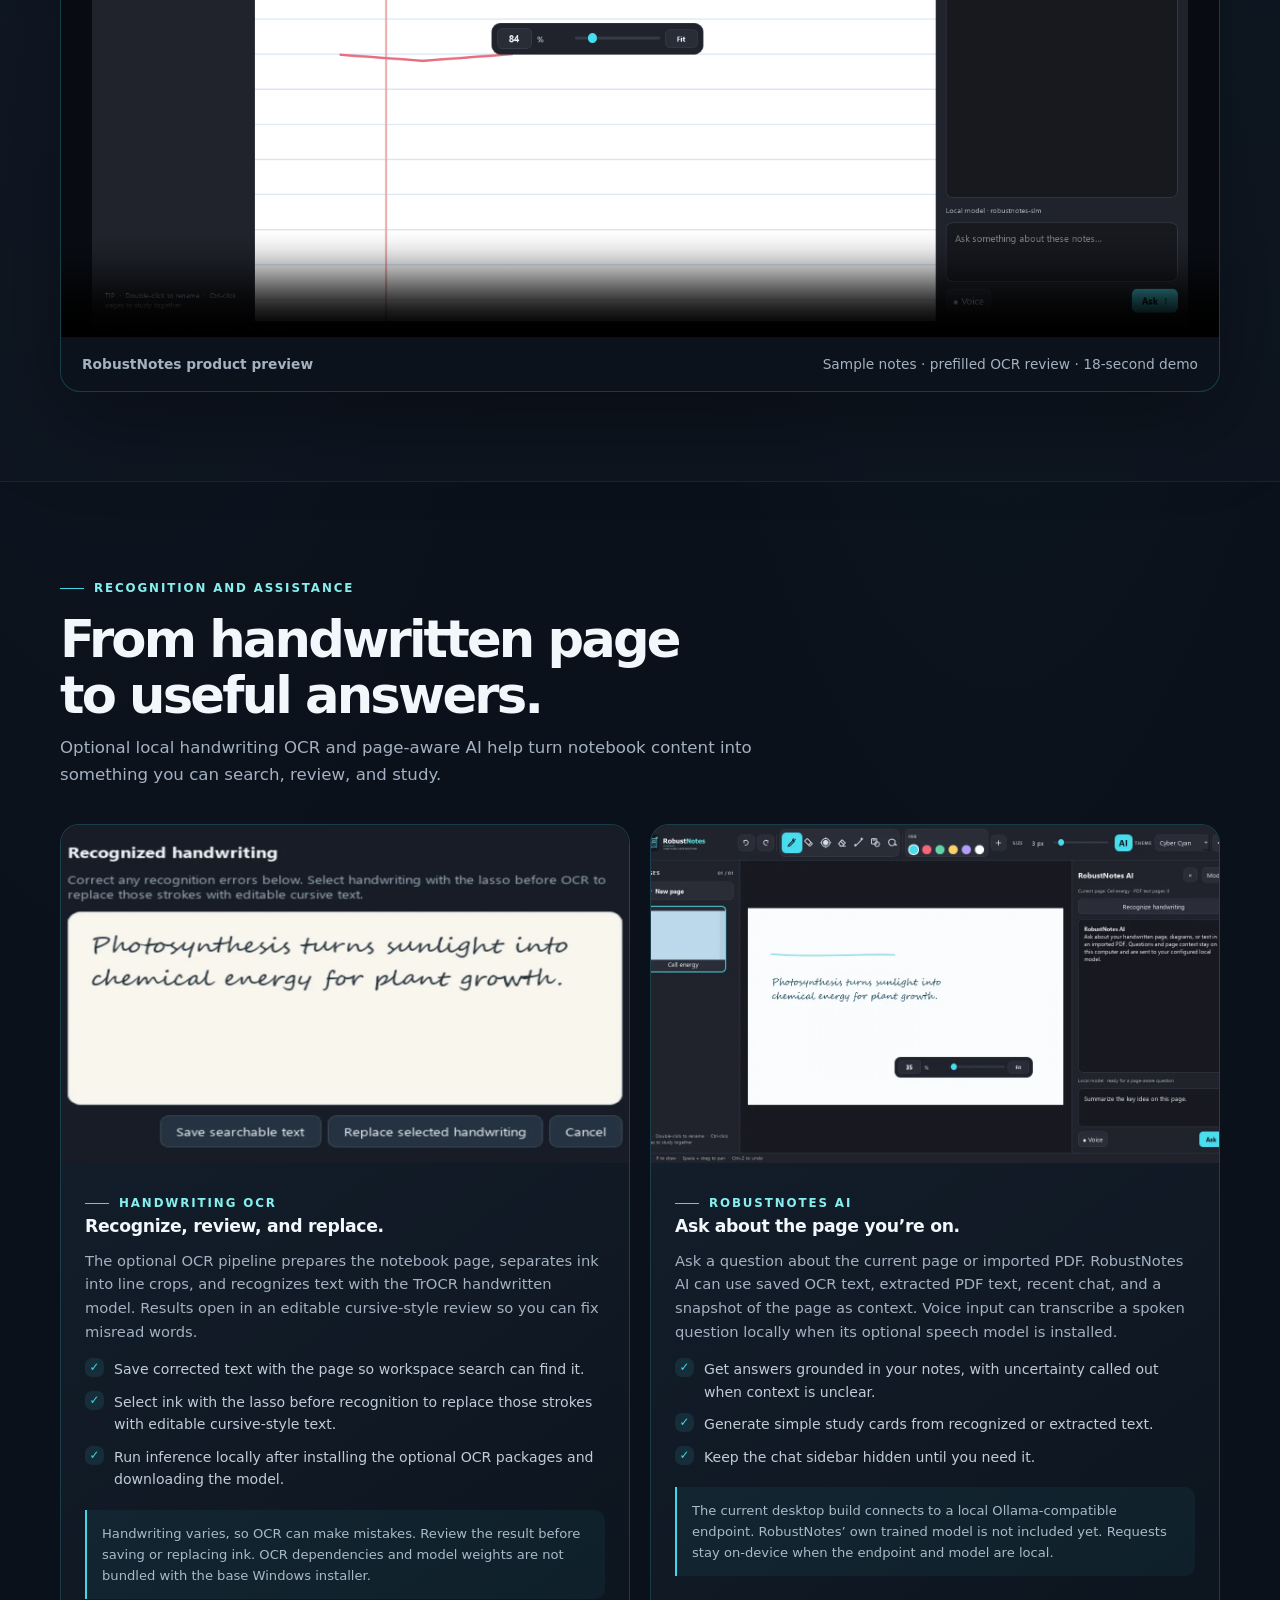
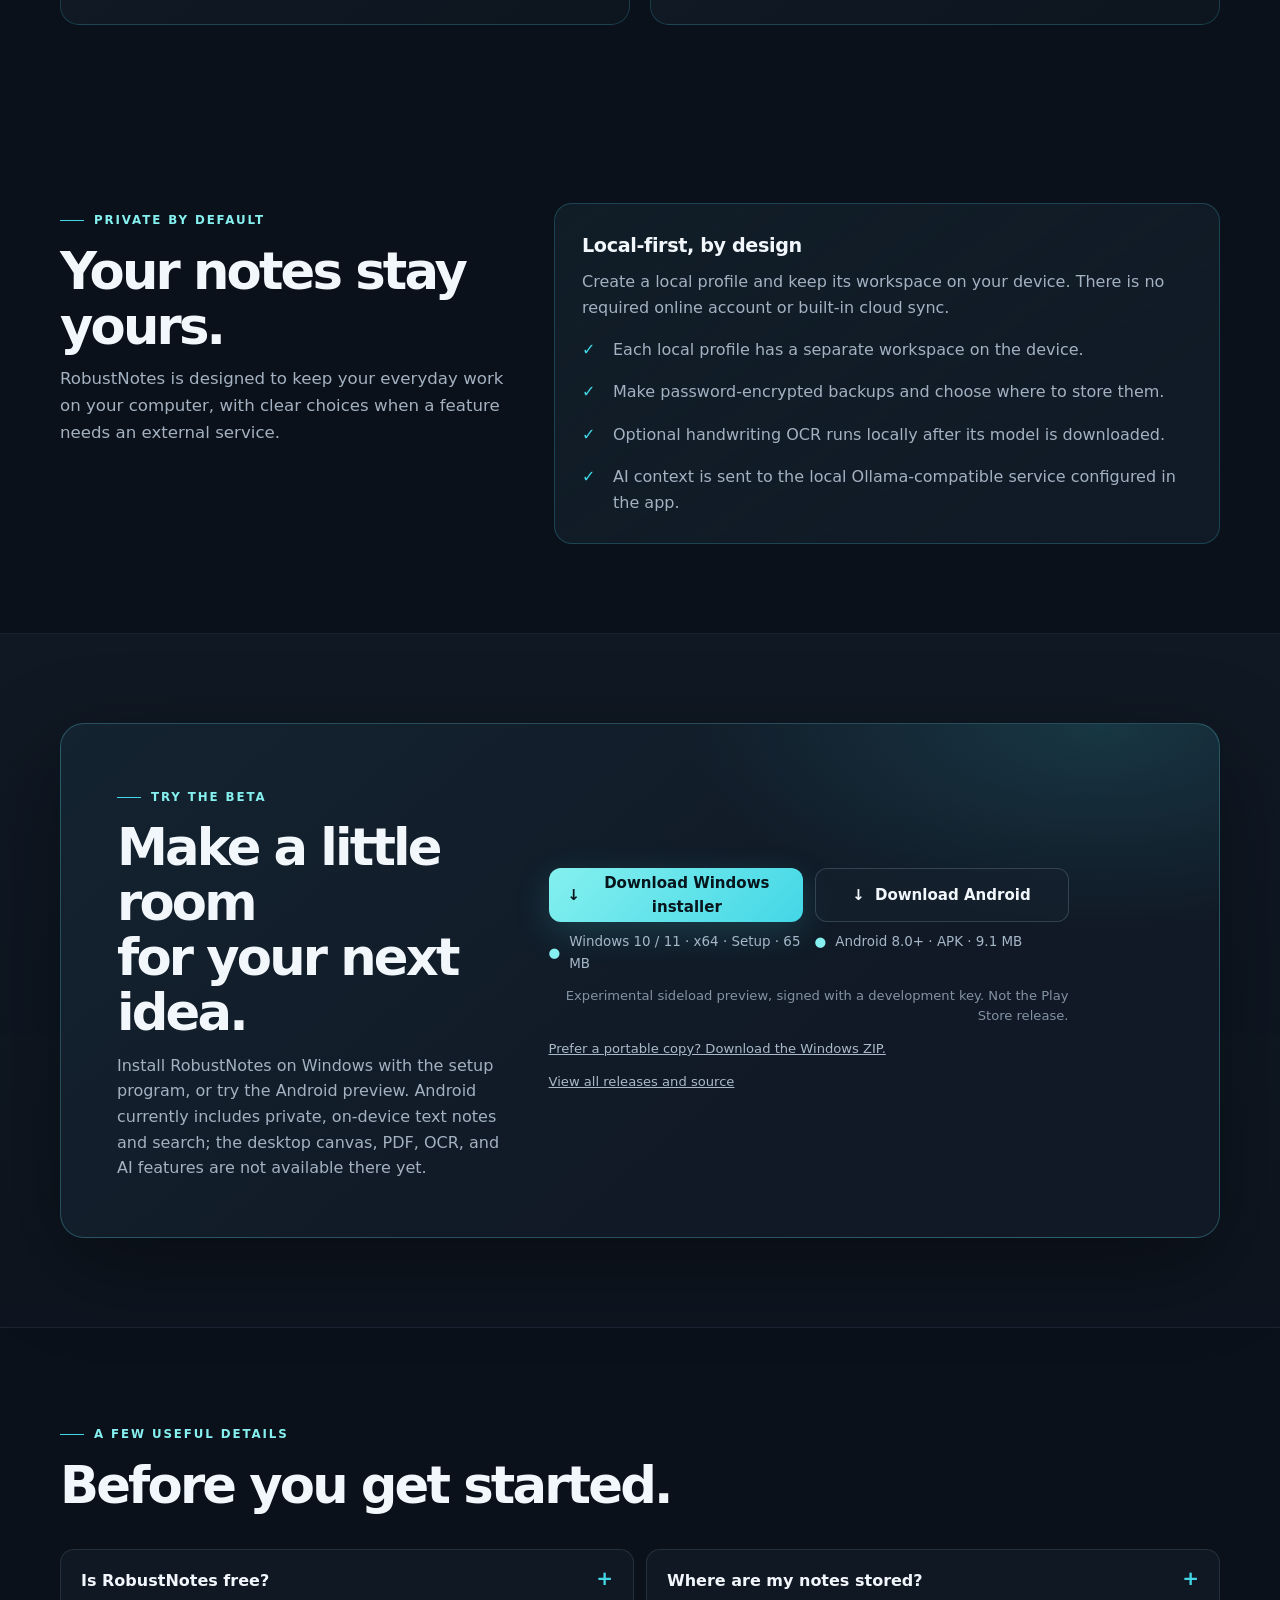
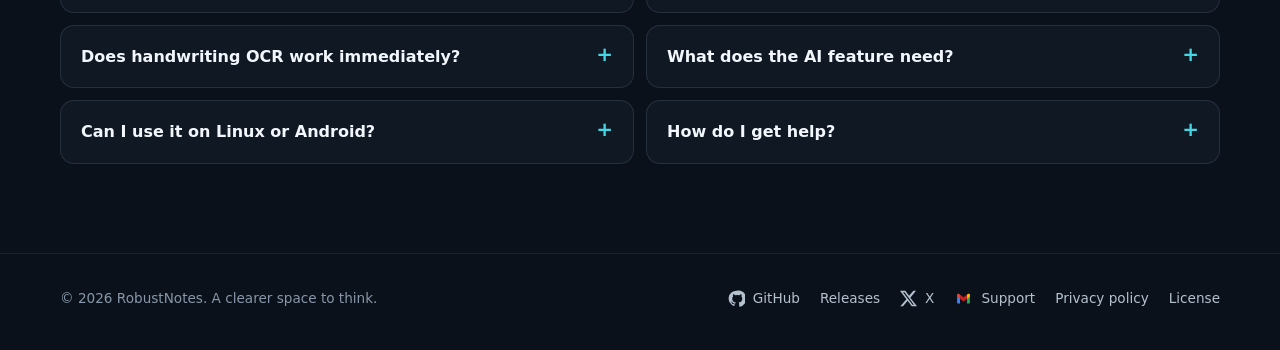
==== commit 4d15ac3a: "Package Windows app as a self-contained executable Bundle and verify Python and Qt runtimes to preve" ====
--- a/index.html
+++ b/index.html
@@ -206,12 +206,12 @@
           <h1>Your ideas,<br><span>beautifully</span><br>in order.</h1>
           <p class="hero-copy">Handwrite a thought. Mark up a PDF. Draft code. Map an idea across a whiteboard. RobustNotes brings your ways of thinking into one private, local-first workspace.</p>
           <div class="actions">
-            <a class="button button-primary" href="https://github.com/specrthyahskod/RobustNotes-/releases/latest/download/RobustNotes-Setup-0.1.4.exe">
+            <a class="button button-primary" href="https://github.com/specrthyahskod/RobustNotes-/releases/latest/download/RobustNotes-Setup-0.1.5.exe">
               <span aria-hidden="true">↓</span> Download for Windows
             </a>
             <a class="button button-secondary" href="#demo">See it in action <span aria-hidden="true">▶</span></a>
           </div>
-          <div class="download-note">Windows 10/11 · 64-bit · Free beta bundle · 83.5 MB</div>
+          <div class="download-note">Windows 10/11 · 64-bit · Free beta installer · 65 MB</div>
           <div class="trust-row"><span>Files stay on your device</span><span>No cloud account required</span></div>
         </div>
         <div class="hero-visual" aria-label="RobustNotes workspace preview">
@@ -348,8 +348,8 @@
           <div class="download-actions">
             <div class="download-buttons">
               <div class="download-option">
-                <a class="button button-primary" href="https://github.com/specrthyahskod/RobustNotes-/releases/latest/download/RobustNotes-Setup-0.1.4.exe" aria-label="Download and install RobustNotes for Windows"><span aria-hidden="true">↓</span> Download Windows installer</a>
-                <span class="platform-label"><b>●</b> Windows 10 / 11 · x64 · Setup · 45 MB</span>
+                <a class="button button-primary" href="https://github.com/specrthyahskod/RobustNotes-/releases/latest/download/RobustNotes-Setup-0.1.5.exe" aria-label="Download and install RobustNotes for Windows"><span aria-hidden="true">↓</span> Download Windows installer</a>
+                <span class="platform-label"><b>●</b> Windows 10 / 11 · x64 · Setup · 65 MB</span>
               </div>
               <div class="download-option">
                 <a class="button button-secondary" href="downloads/RobustNotes-Android-preview.apk" download aria-label="Download the RobustNotes Android preview APK"><span aria-hidden="true">↓</span> Download Android</a>
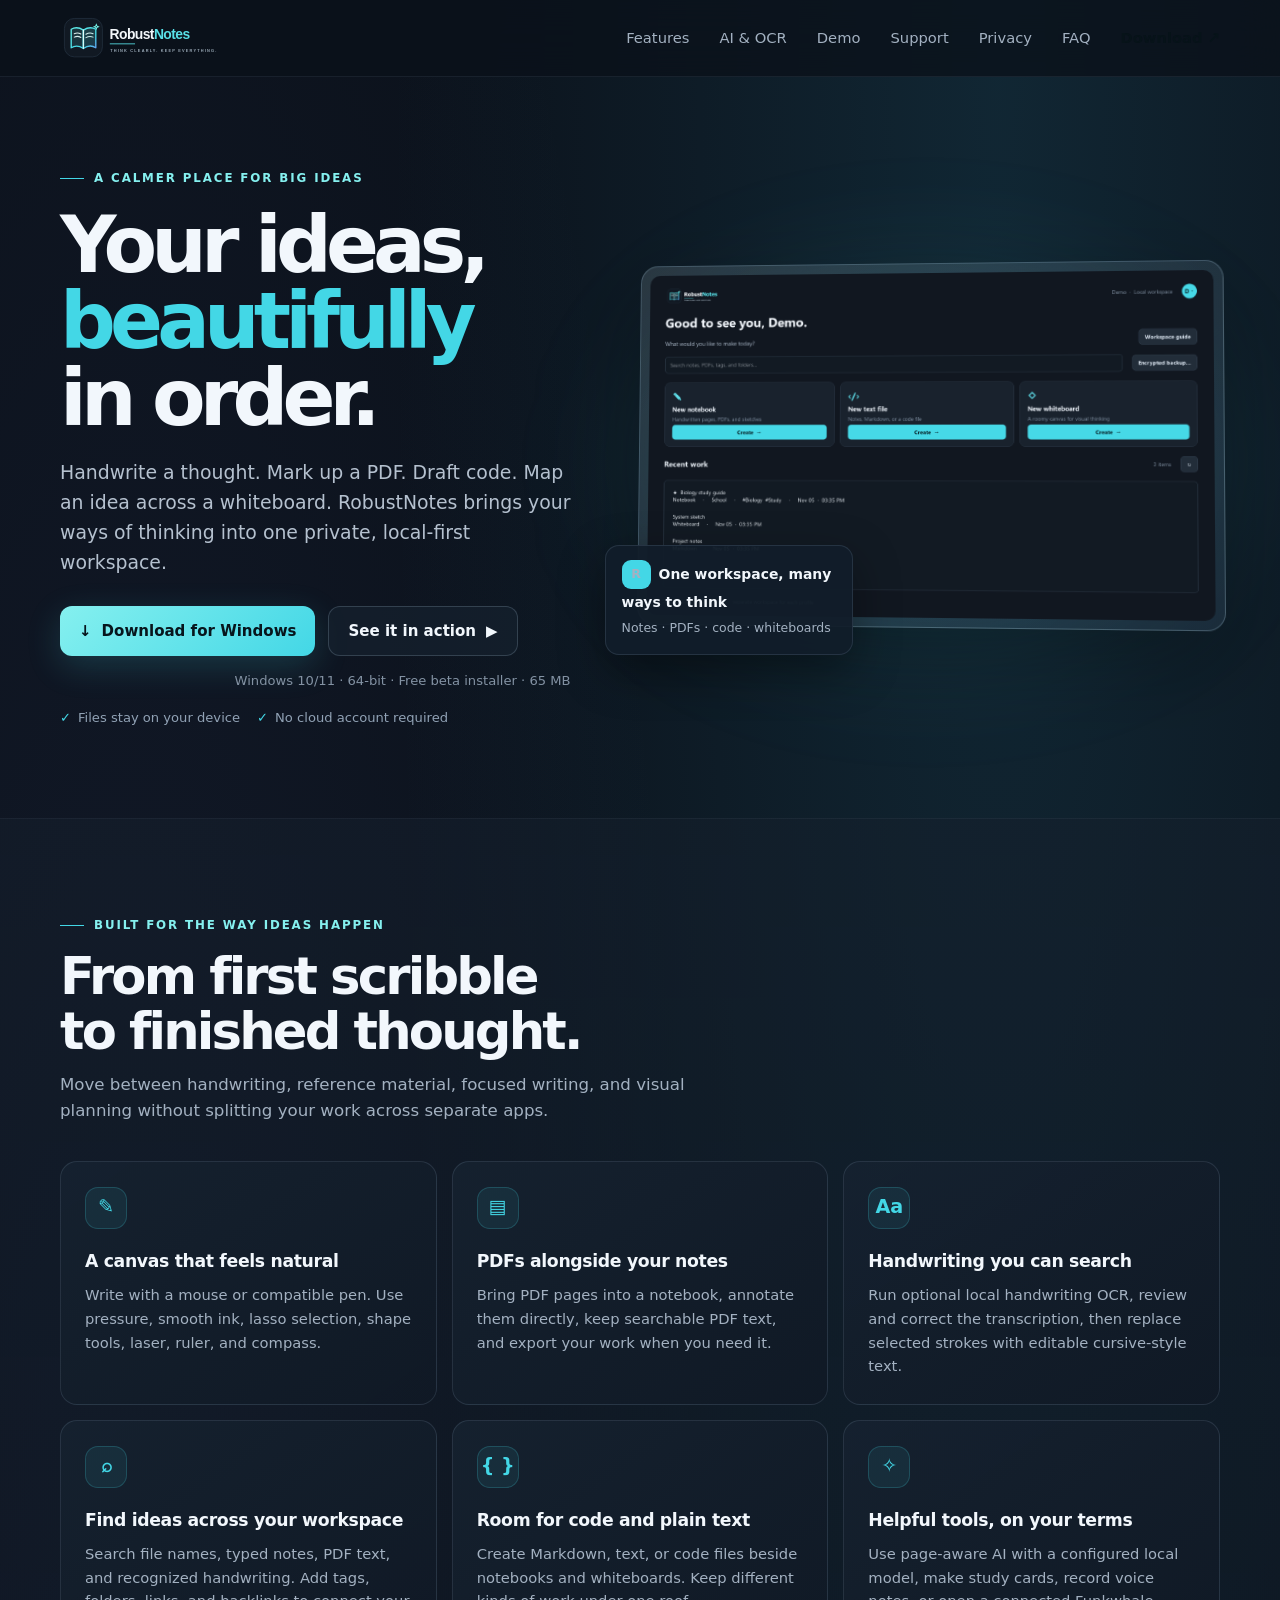
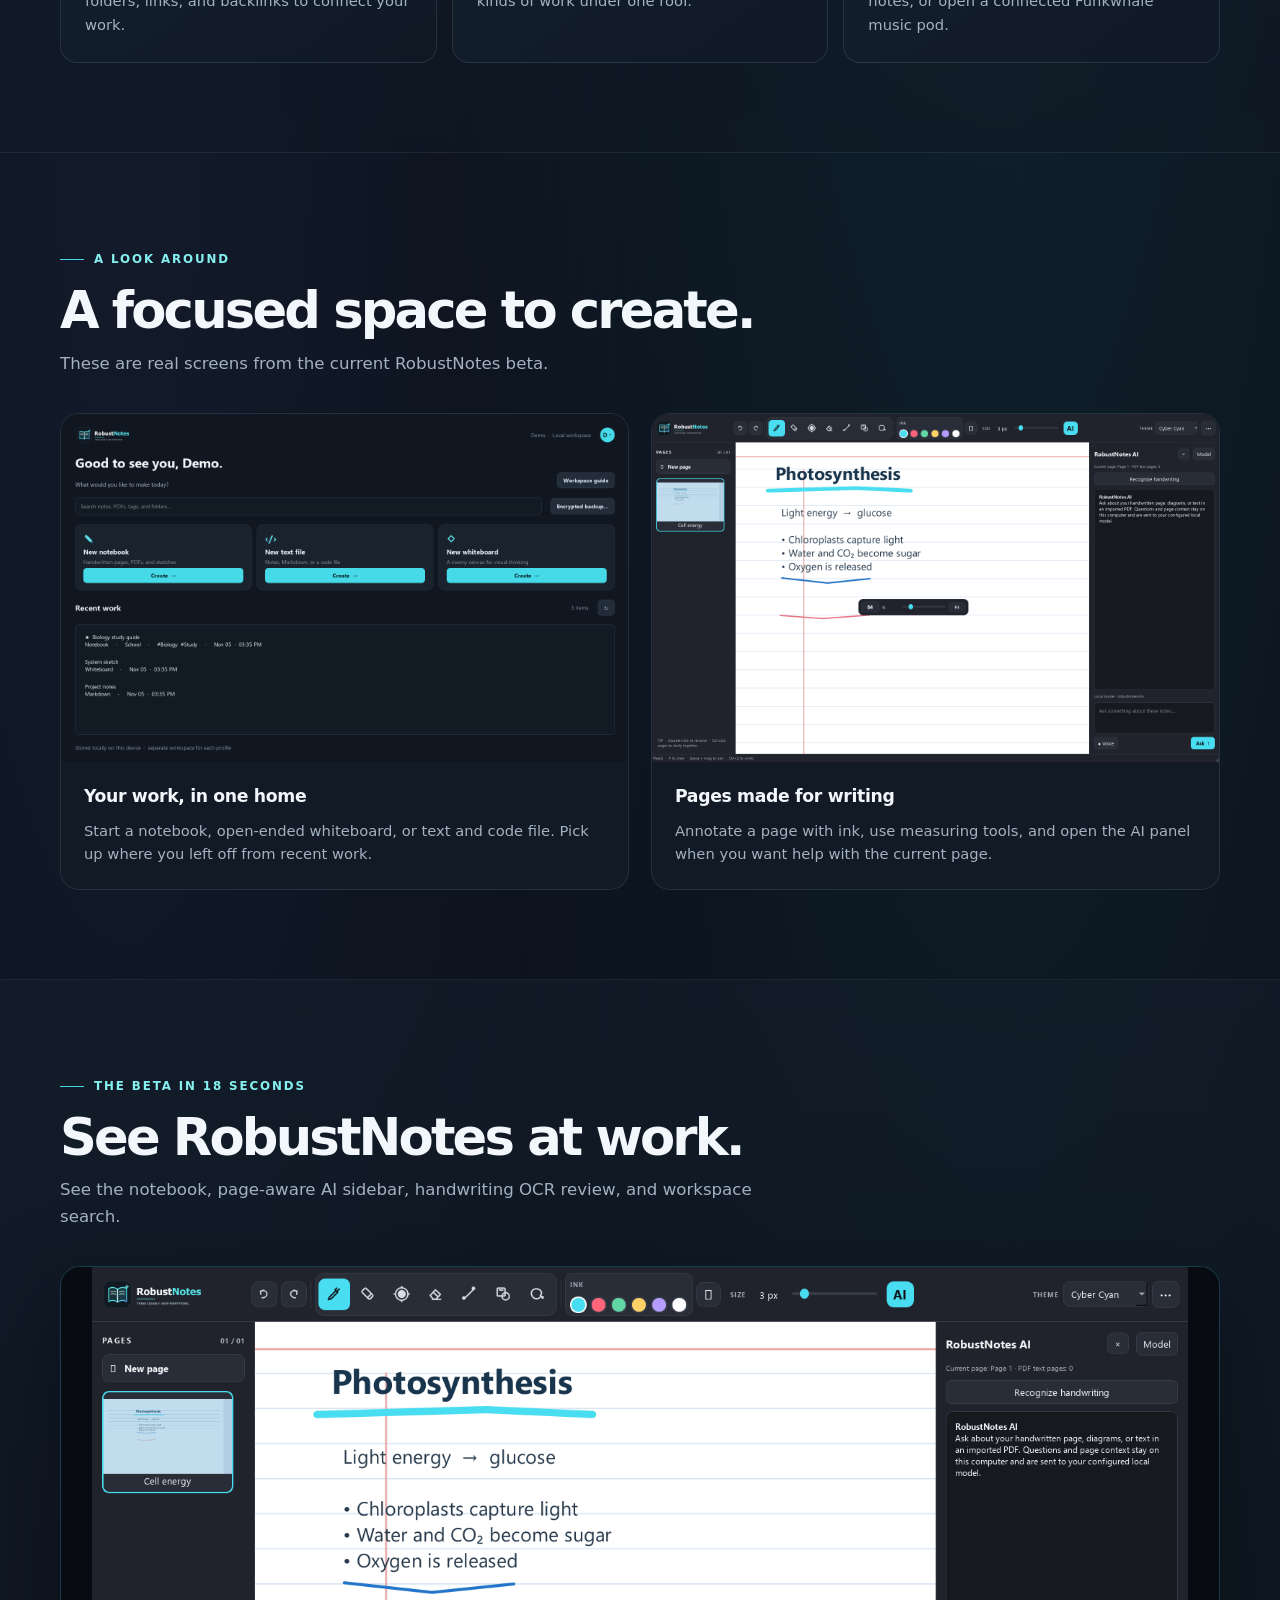
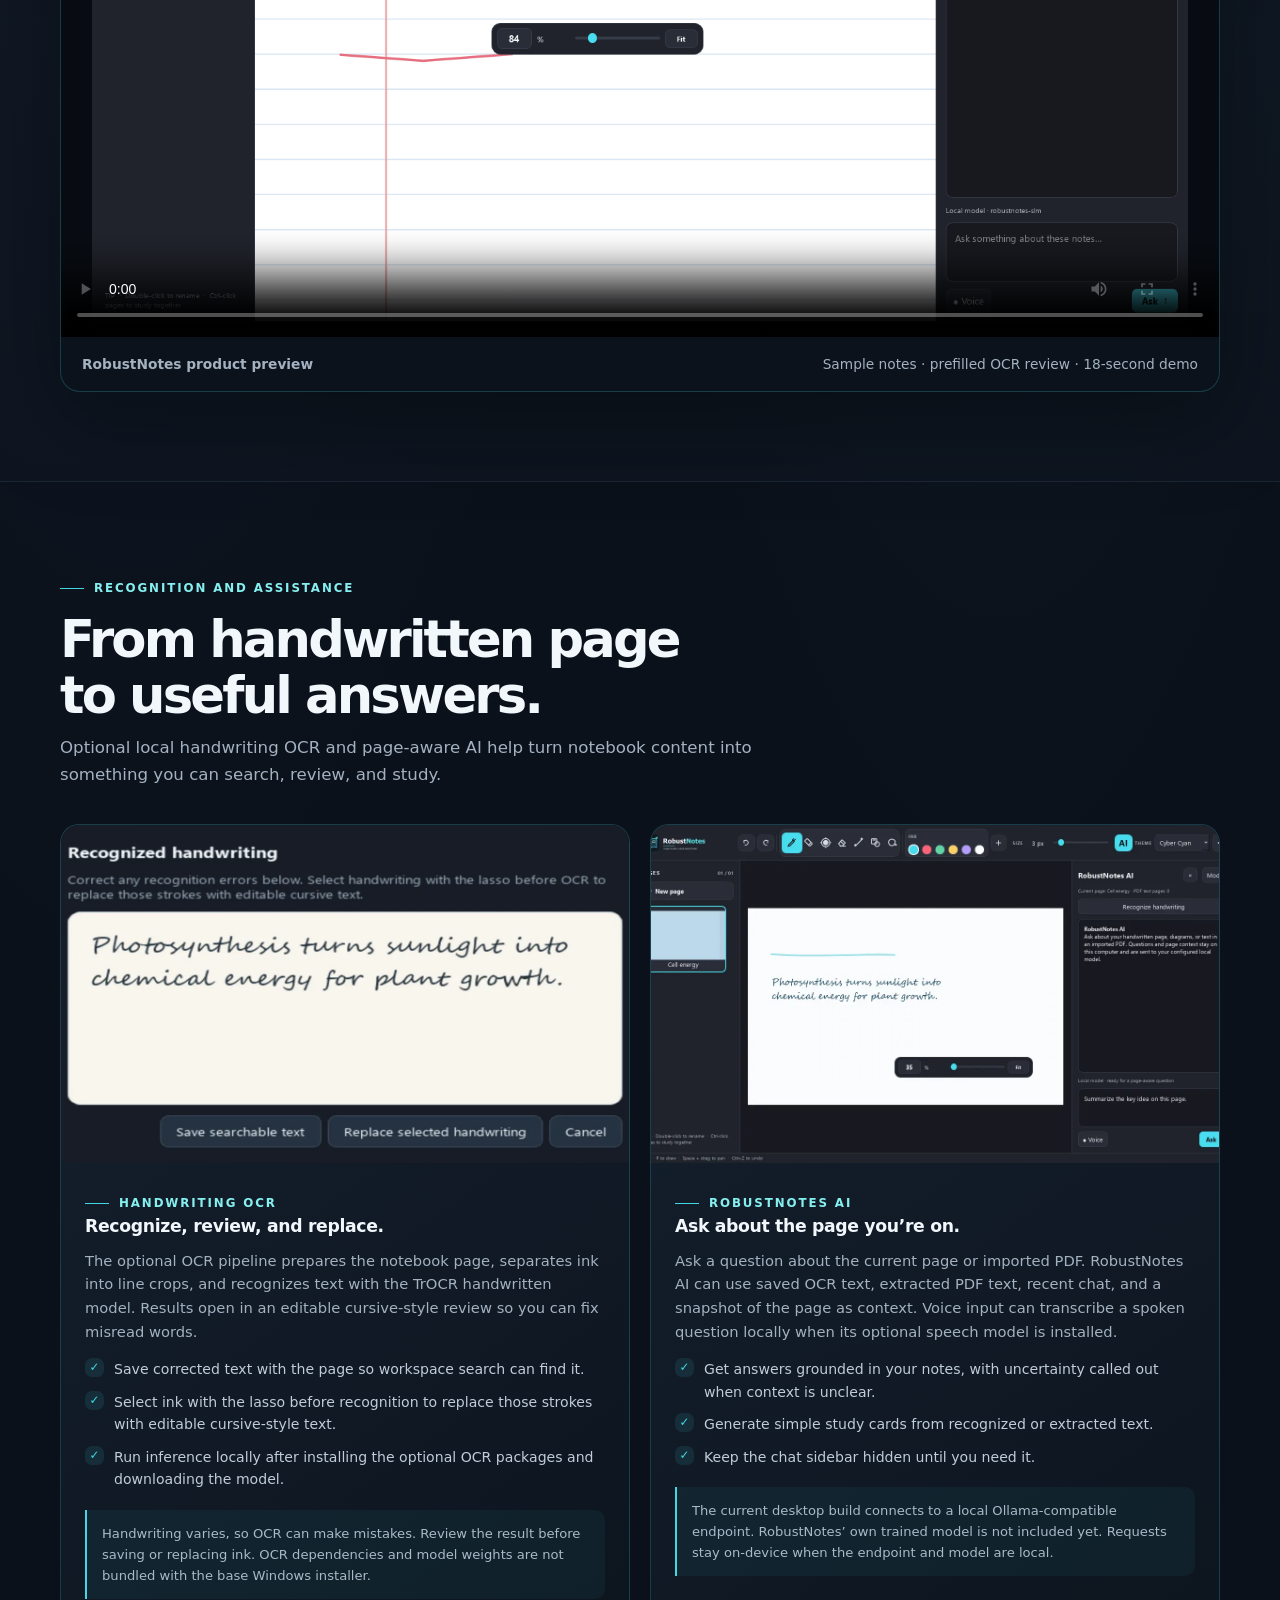
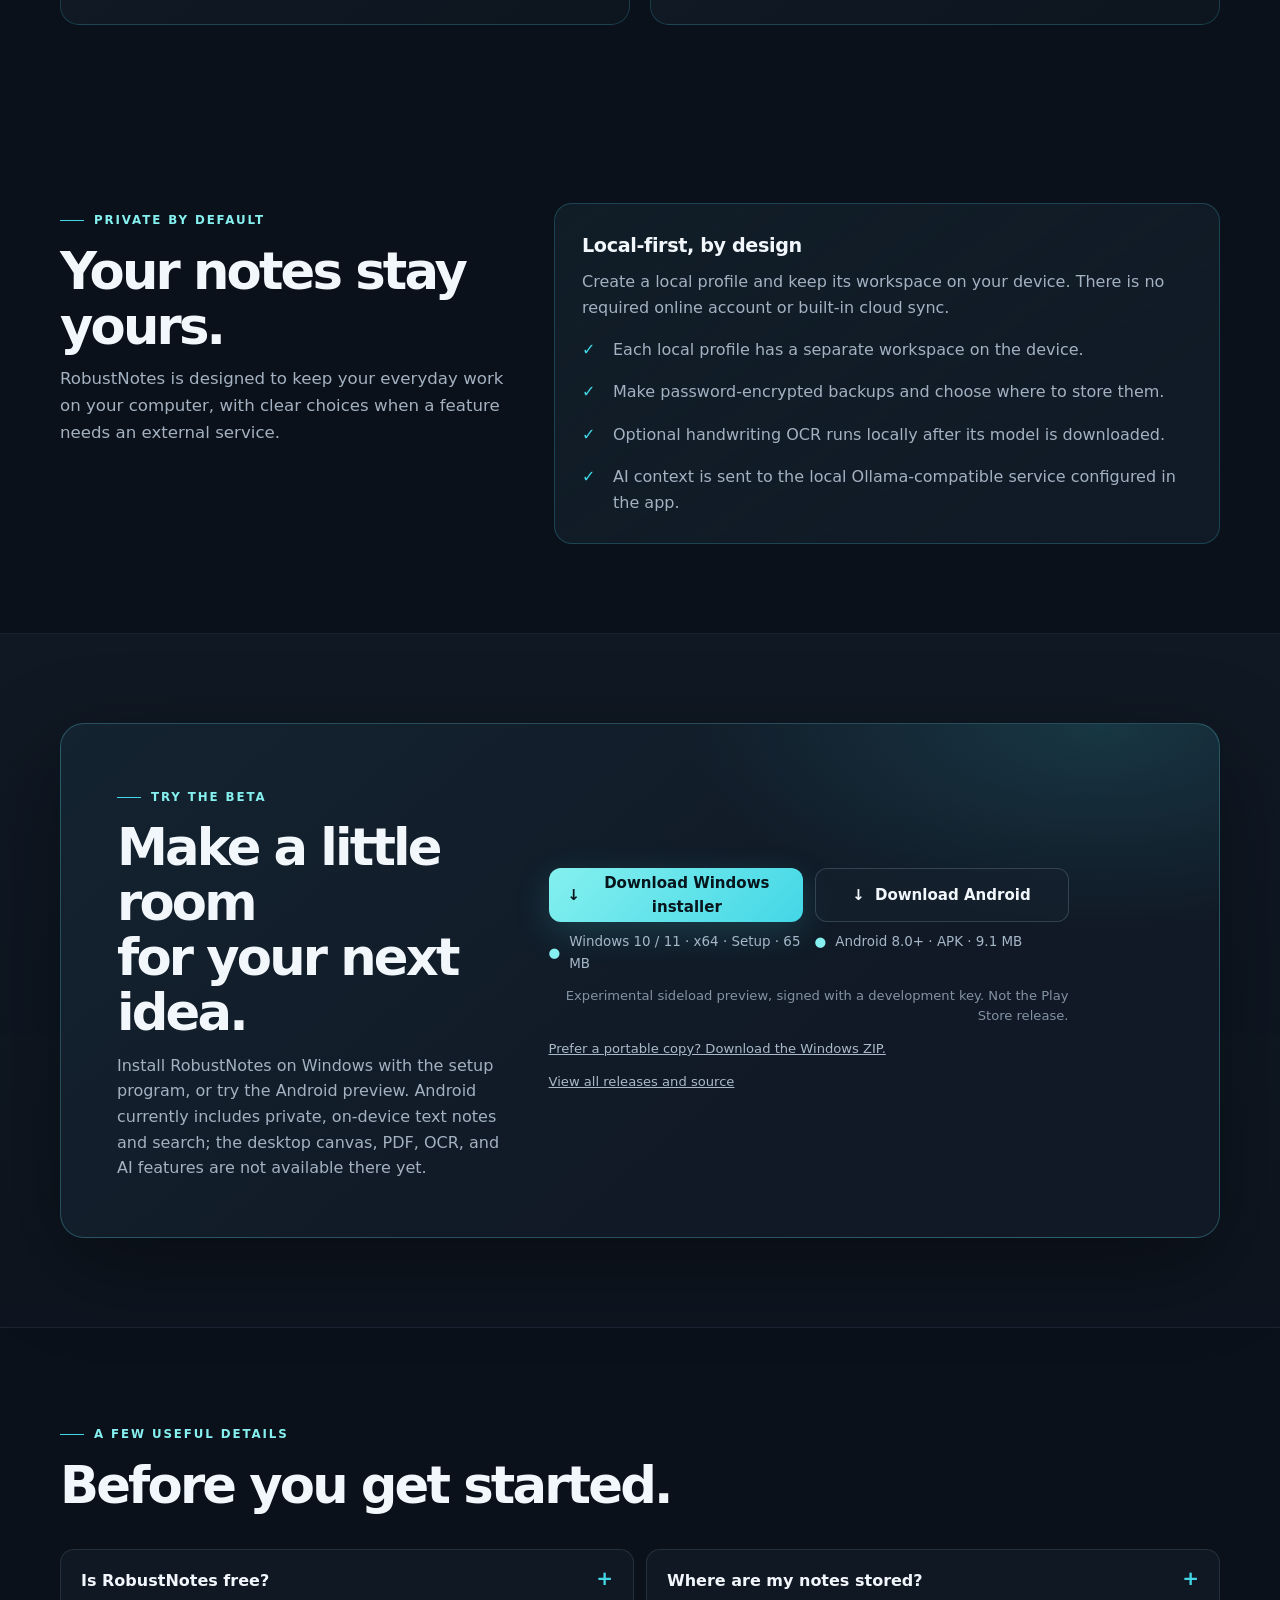
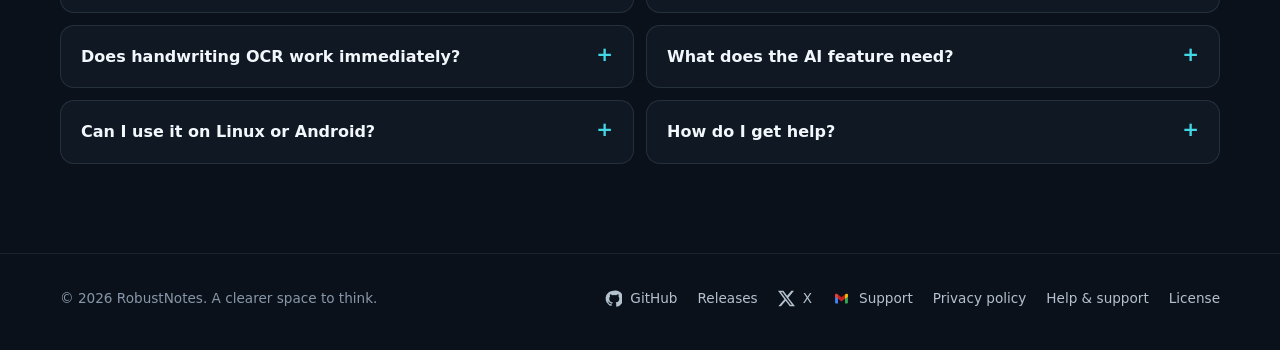
==== commit 92904a2d: "Updated index.html" ====
--- a/index.html
+++ b/index.html
@@ -184,13 +184,14 @@
   <header class="topbar">
     <div class="wrap nav">
       <a class="brand" href="#home" aria-label="RobustNotes home">
-          <img src="assets/robustnotes-logo.svg" data-fallback="https://raw.githubusercontent.com/specrthyahskod/RobustNotes-/main/assets/robustnotes-logo.svg" alt="RobustNotes">
+          <img src="assets/robustnotes-logo.svg" data-fallback="https://raw.githubusercontent.com/specrthyahskod/RobustNotes/main/assets/robustnotes-logo.svg" alt="RobustNotes">
       </a>
       <button class="menu-toggle" type="button" aria-expanded="false" aria-controls="nav-links">Menu</button>
       <nav class="nav-links" id="nav-links" aria-label="Main navigation">
         <a href="#features">Features</a>
         <a href="#smart-tools">AI &amp; OCR</a>
         <a href="#demo">Demo</a>
+        <a href="support.html">Support</a>
         <a href="privacy.html">Privacy</a>
         <a href="#faq">FAQ</a>
         <a class="nav-cta" href="#download">Download <span aria-hidden="true">↗</span></a>
@@ -206,7 +207,7 @@
           <h1>Your ideas,<br><span>beautifully</span><br>in order.</h1>
           <p class="hero-copy">Handwrite a thought. Mark up a PDF. Draft code. Map an idea across a whiteboard. RobustNotes brings your ways of thinking into one private, local-first workspace.</p>
           <div class="actions">
-            <a class="button button-primary" href="https://github.com/specrthyahskod/RobustNotes-/releases/latest/download/RobustNotes-Setup-0.1.5.exe">
+            <a class="button button-primary" href="https://github.com/specrthyahskod/RobustNotes/releases/latest/download/RobustNotes-Setup-1.0.6.exe">
               <span aria-hidden="true">↓</span> Download for Windows
             </a>
             <a class="button button-secondary" href="#demo">See it in action <span aria-hidden="true">▶</span></a>
@@ -216,7 +217,7 @@
         </div>
         <div class="hero-visual" aria-label="RobustNotes workspace preview">
           <div class="hero-glow"></div>
-            <div class="screen-frame"><img src="docs/screenshots/dashboard.png" data-fallback="https://raw.githubusercontent.com/specrthyahskod/RobustNotes-/main/docs/screenshots/dashboard.png" alt="RobustNotes dashboard with notebook, text file, and whiteboard creation cards"></div>
+            <div class="screen-frame"><img src="docs/screenshots/dashboard.png" data-fallback="https://raw.githubusercontent.com/specrthyahskod/RobustNotes/main/docs/screenshots/dashboard.png" alt="RobustNotes dashboard with notebook, text file, and whiteboard creation cards"></div>
           <div class="float-card"><span class="float-mark">R</span><strong style="display:inline">One workspace, many ways to think</strong><br><span>Notes · PDFs · code · whiteboards</span></div>
         </div>
       </div>
@@ -249,11 +250,11 @@
         </div>
         <div class="showcase-grid">
           <article class="showcase-card">
-              <img src="docs/screenshots/dashboard.png" data-fallback="https://raw.githubusercontent.com/specrthyahskod/RobustNotes-/main/docs/screenshots/dashboard.png" loading="lazy" alt="Workspace dashboard showing recent work and create actions for notebook, text file, and whiteboard">
+              <img src="docs/screenshots/dashboard.png" data-fallback="https://raw.githubusercontent.com/specrthyahskod/RobustNotes/main/docs/screenshots/dashboard.png" loading="lazy" alt="Workspace dashboard showing recent work and create actions for notebook, text file, and whiteboard">
             <div class="showcase-copy"><h3>Your work, in one home</h3><p>Start a notebook, open-ended whiteboard, or text and code file. Pick up where you left off from recent work.</p></div>
           </article>
           <article class="showcase-card">
-              <img src="docs/screenshots/notebook-editor.png" data-fallback="https://raw.githubusercontent.com/specrthyahskod/RobustNotes-/main/docs/screenshots/notebook-editor.png" loading="lazy" alt="Notebook editor with drawing toolbar, ruled page, annotation tools, and optional RobustNotes AI sidebar">
+              <img src="docs/screenshots/notebook-editor.png" data-fallback="https://raw.githubusercontent.com/specrthyahskod/RobustNotes/main/docs/screenshots/notebook-editor.png" loading="lazy" alt="Notebook editor with drawing toolbar, ruled page, annotation tools, and optional RobustNotes AI sidebar">
             <div class="showcase-copy"><h3>Pages made for writing</h3><p>Annotate a page with ink, use measuring tools, and open the AI panel when you want help with the current page.</p></div>
           </article>
         </div>
@@ -268,9 +269,9 @@
           <p>See the notebook, page-aware AI sidebar, handwriting OCR review, and workspace search.</p>
         </div>
         <div class="demo-card">
-            <video controls preload="metadata" playsinline poster="docs/screenshots/notebook-editor.png" data-fallback="https://raw.githubusercontent.com/specrthyahskod/RobustNotes-/main/docs/demo-video.mp4">
+            <video controls preload="metadata" playsinline poster="docs/screenshots/notebook-editor.png" data-fallback="https://raw.githubusercontent.com/specrthyahskod/RobustNotes/main/docs/demo-video.mp4">
               <source src="docs/demo-video.mp4" type="video/mp4">
-              Your browser does not support HTML video. <a href="https://raw.githubusercontent.com/specrthyahskod/RobustNotes-/main/docs/demo-video.mp4">Download the demo video</a>.
+              Your browser does not support HTML video. <a href="https://raw.githubusercontent.com/specrthyahskod/RobustNotes/main/docs/demo-video.mp4">Download the demo video</a>.
           </video>
           <div class="demo-caption"><strong>RobustNotes product preview</strong><span>Sample notes · prefilled OCR review · 18-second demo</span></div>
         </div>
@@ -348,7 +349,7 @@
           <div class="download-actions">
             <div class="download-buttons">
               <div class="download-option">
-                <a class="button button-primary" href="https://github.com/specrthyahskod/RobustNotes-/releases/latest/download/RobustNotes-Setup-0.1.5.exe" aria-label="Download and install RobustNotes for Windows"><span aria-hidden="true">↓</span> Download Windows installer</a>
+                <a class="button button-primary" href="https://github.com/specrthyahskod/RobustNotes/releases/latest/download/RobustNotes-Setup-1.0.6.exe" aria-label="Download and install RobustNotes for Windows"><span aria-hidden="true">↓</span> Download Windows installer</a>
                 <span class="platform-label"><b>●</b> Windows 10 / 11 · x64 · Setup · 65 MB</span>
               </div>
               <div class="download-option">
@@ -357,8 +358,8 @@
               </div>
             </div>
             <span class="download-note">Experimental sideload preview, signed with a development key. Not the Play Store release.</span>
-            <a class="small-link" href="https://github.com/specrthyahskod/RobustNotes-/releases/latest/download/RobustNotes-Windows-x64.zip">Prefer a portable copy? Download the Windows ZIP.</a>
-            <a class="small-link" href="https://github.com/specrthyahskod/RobustNotes-/releases">View all releases and source</a>
+            <a class="small-link" href="https://github.com/specrthyahskod/RobustNotes/releases/latest/download/RobustNotes-Windows-x64.zip">Prefer a portable copy? Download the Windows ZIP.</a>
+            <a class="small-link" href="https://github.com/specrthyahskod/RobustNotes/releases">View all releases and source</a>
           </div>
         </div>
       </div>
@@ -371,7 +372,7 @@
           <h2>Before you get started.</h2>
         </div>
         <div class="faq">
-          <details><summary>Is RobustNotes free?</summary><p>Yes. This beta is free to download. The project source is available on <a href="https://github.com/specrthyahskod/RobustNotes-">GitHub</a>.</p></details>
+          <details><summary>Is RobustNotes free?</summary><p>Yes. This beta is free to download. The project source is available on <a href="https://github.com/specrthyahskod/RobustNotes">GitHub</a>.</p></details>
           <details><summary>Where are my notes stored?</summary><p>Profiles and documents are stored locally on this Windows device. RobustNotes does not currently provide cloud sync, so use the encrypted backup feature if you need a separate copy.</p></details>
           <details><summary>Does handwriting OCR work immediately?</summary><p>OCR is optional. Its Python packages and handwriting model are not included in this base Windows bundle. When enabled in a development setup, the model downloads on first use and recognition runs locally.</p></details>
           <details><summary>What does the AI feature need?</summary><p>The current desktop build needs an Ollama-compatible service running locally. It sends the question, recent chat, current page context, and page image to that local service. RobustNotes does not include its own trained SLM yet.</p></details>
@@ -386,11 +387,11 @@
     <div class="wrap footer-row">
       <span>© <span id="year">2026</span> RobustNotes. A clearer space to think.</span>
       <nav class="footer-links" aria-label="Footer navigation">
-        <a class="with-icon" href="https://github.com/specrthyahskod/RobustNotes-" aria-label="RobustNotes on GitHub" target="_blank" rel="noopener noreferrer">
+        <a class="with-icon" href="https://github.com/specrthyahskod/RobustNotes" aria-label="RobustNotes on GitHub" target="_blank" rel="noopener noreferrer">
           <svg class="social-icon" viewBox="0 0 24 24" aria-hidden="true" fill="currentColor"><path d="M12 .9a11.1 11.1 0 0 0-3.51 21.63c.56.1.76-.24.76-.54v-2.1c-3.1.67-3.76-1.32-3.76-1.32-.5-1.28-1.24-1.62-1.24-1.62-1.01-.69.08-.68.08-.68 1.12.08 1.71 1.15 1.71 1.15 1 .1.77 2.44 4.35 1.73.1-.72.39-1.22.7-1.5-2.48-.28-5.09-1.24-5.09-5.52 0-1.22.44-2.22 1.15-3-.12-.28-.5-1.42.11-2.96 0 0 .94-.3 3.05 1.15a10.6 10.6 0 0 1 5.55 0c2.12-1.45 3.05-1.15 3.05-1.15.61 1.54.23 2.68.12 2.96.71.78 1.14 1.78 1.14 3 0 4.29-2.61 5.24-5.1 5.52.4.35.75 1.03.75 2.08v3.26c0 .3.2.65.77.54A11.1 11.1 0 0 0 12 .9Z"/></svg>
           GitHub
         </a>
-        <a href="https://github.com/specrthyahskod/RobustNotes-/releases">Releases</a>
+        <a href="https://github.com/specrthyahskod/RobustNotes/releases">Releases</a>
         <a class="with-icon" href="https://x.com/robustnotes" aria-label="RobustNotes on X" target="_blank" rel="noopener noreferrer">
           <svg class="social-icon" viewBox="0 0 24 24" aria-hidden="true" fill="currentColor"><path d="M18.9 1.15h3.68L14.54 10.8 24 22.85h-7.4l-5.8-7.59-6.64 7.59H.47l8.59-9.83L0 1.15h7.59l5.24 6.93 6.07-6.93Zm-1.29 19.57h2.04L6.4 3.16H4.21l13.4 17.56Z"/></svg>
           X
@@ -406,6 +407,7 @@
           Support
         </a>
         <a href="privacy.html">Privacy policy</a>
+        <a href="support.html">Help &amp; support</a>
         <a href="LICENSE">License</a>
       </nav>
     </div>
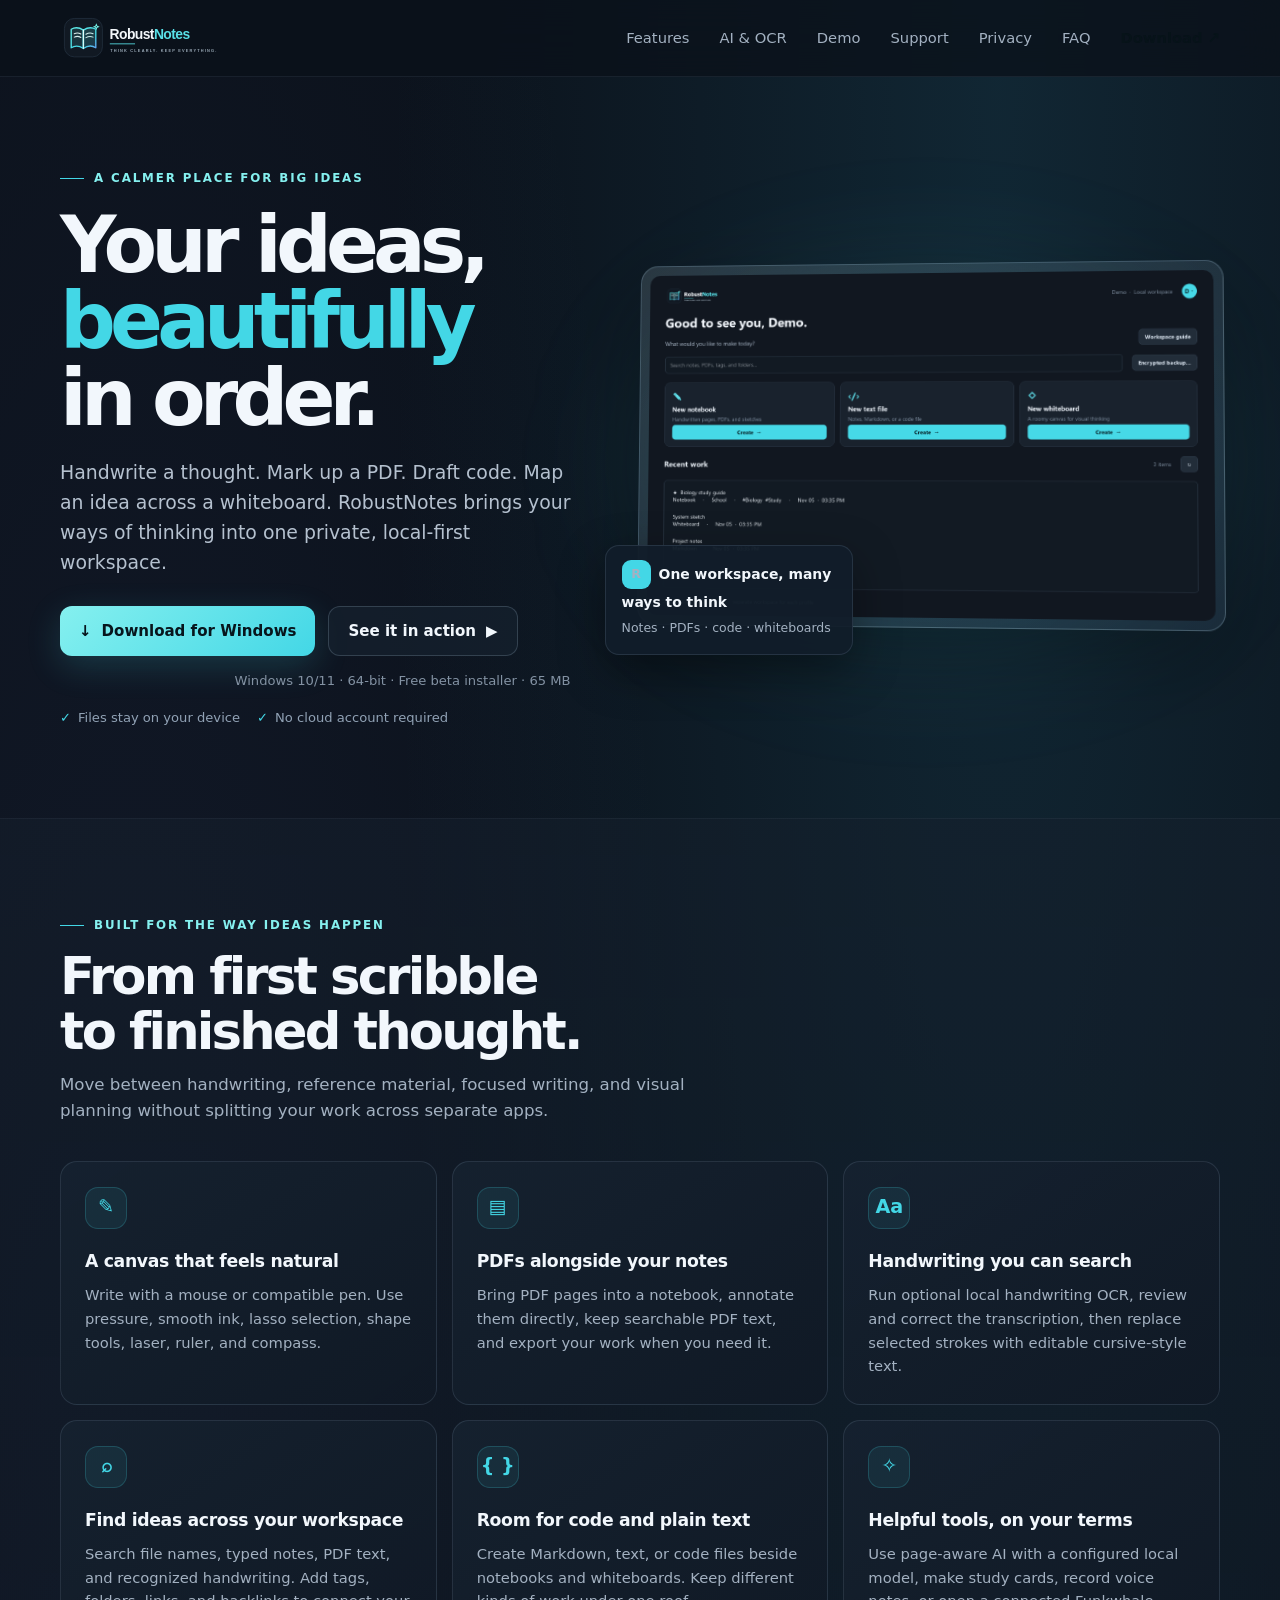
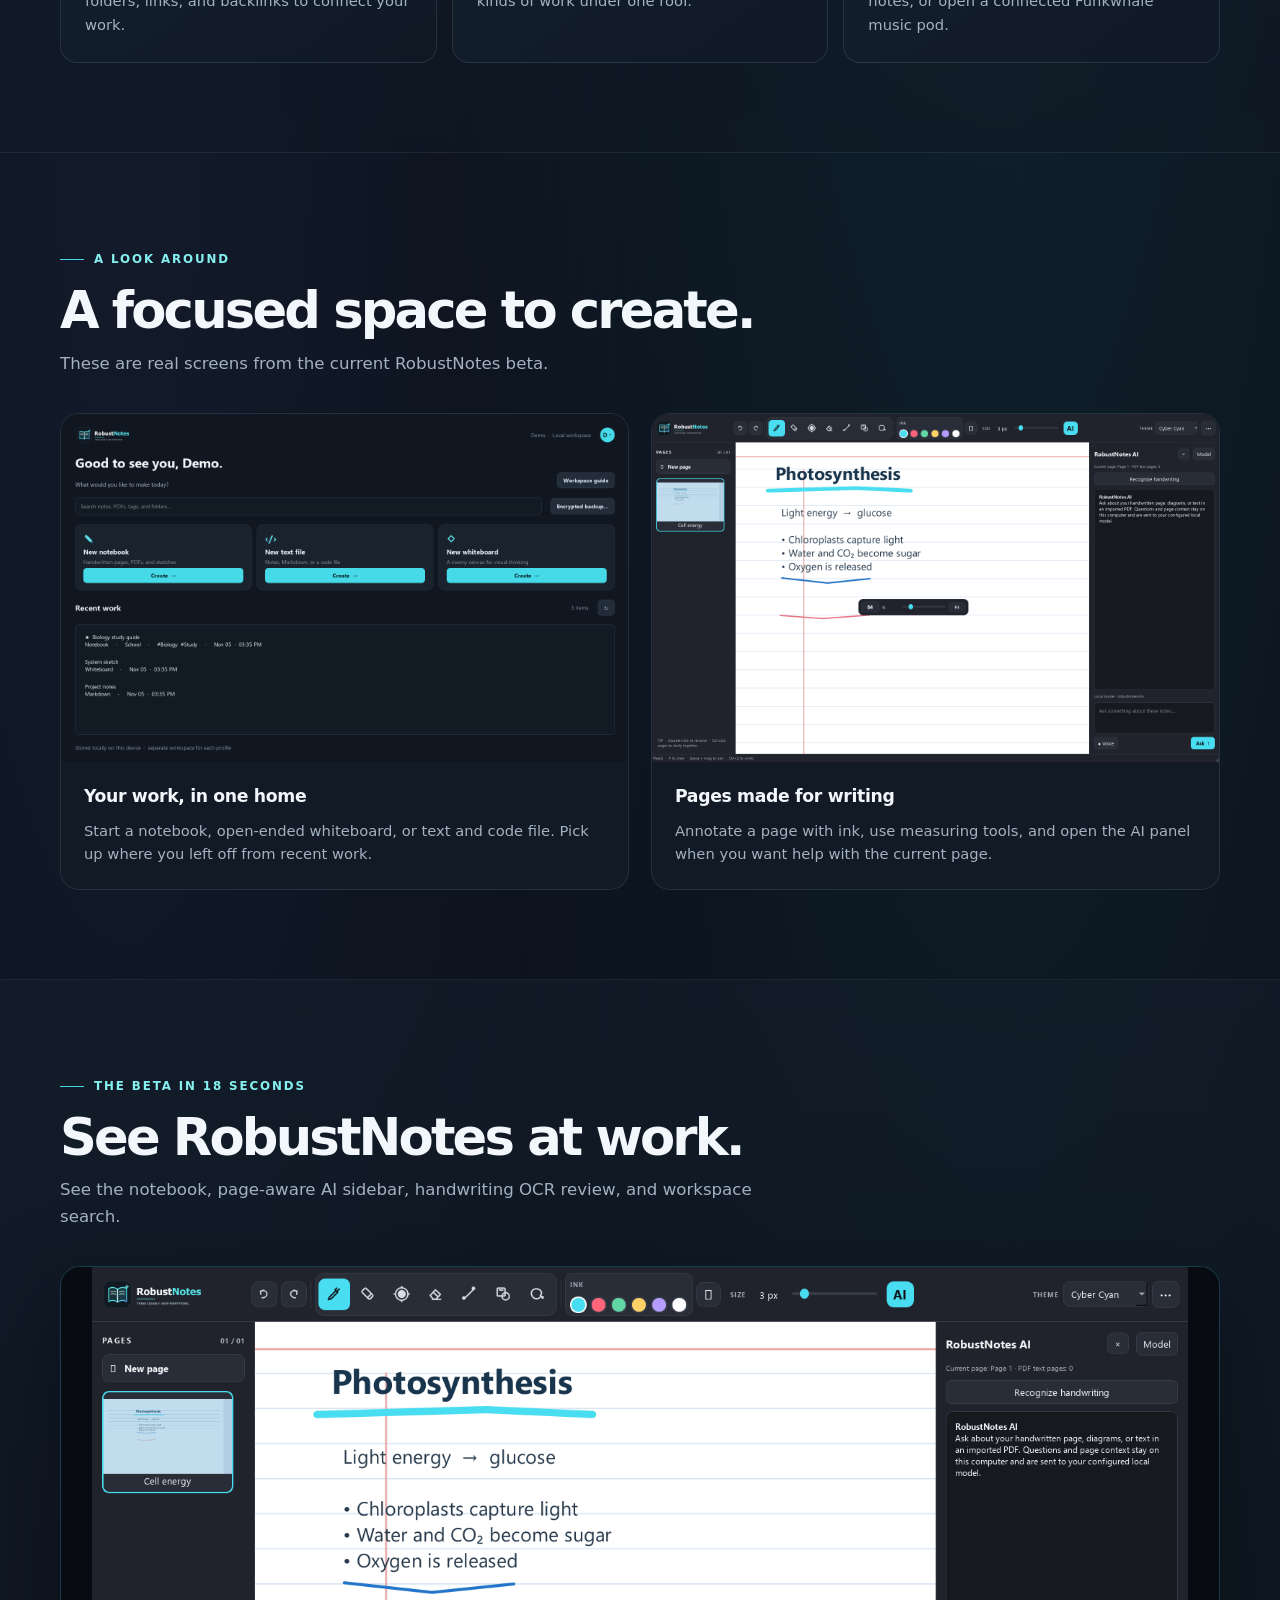
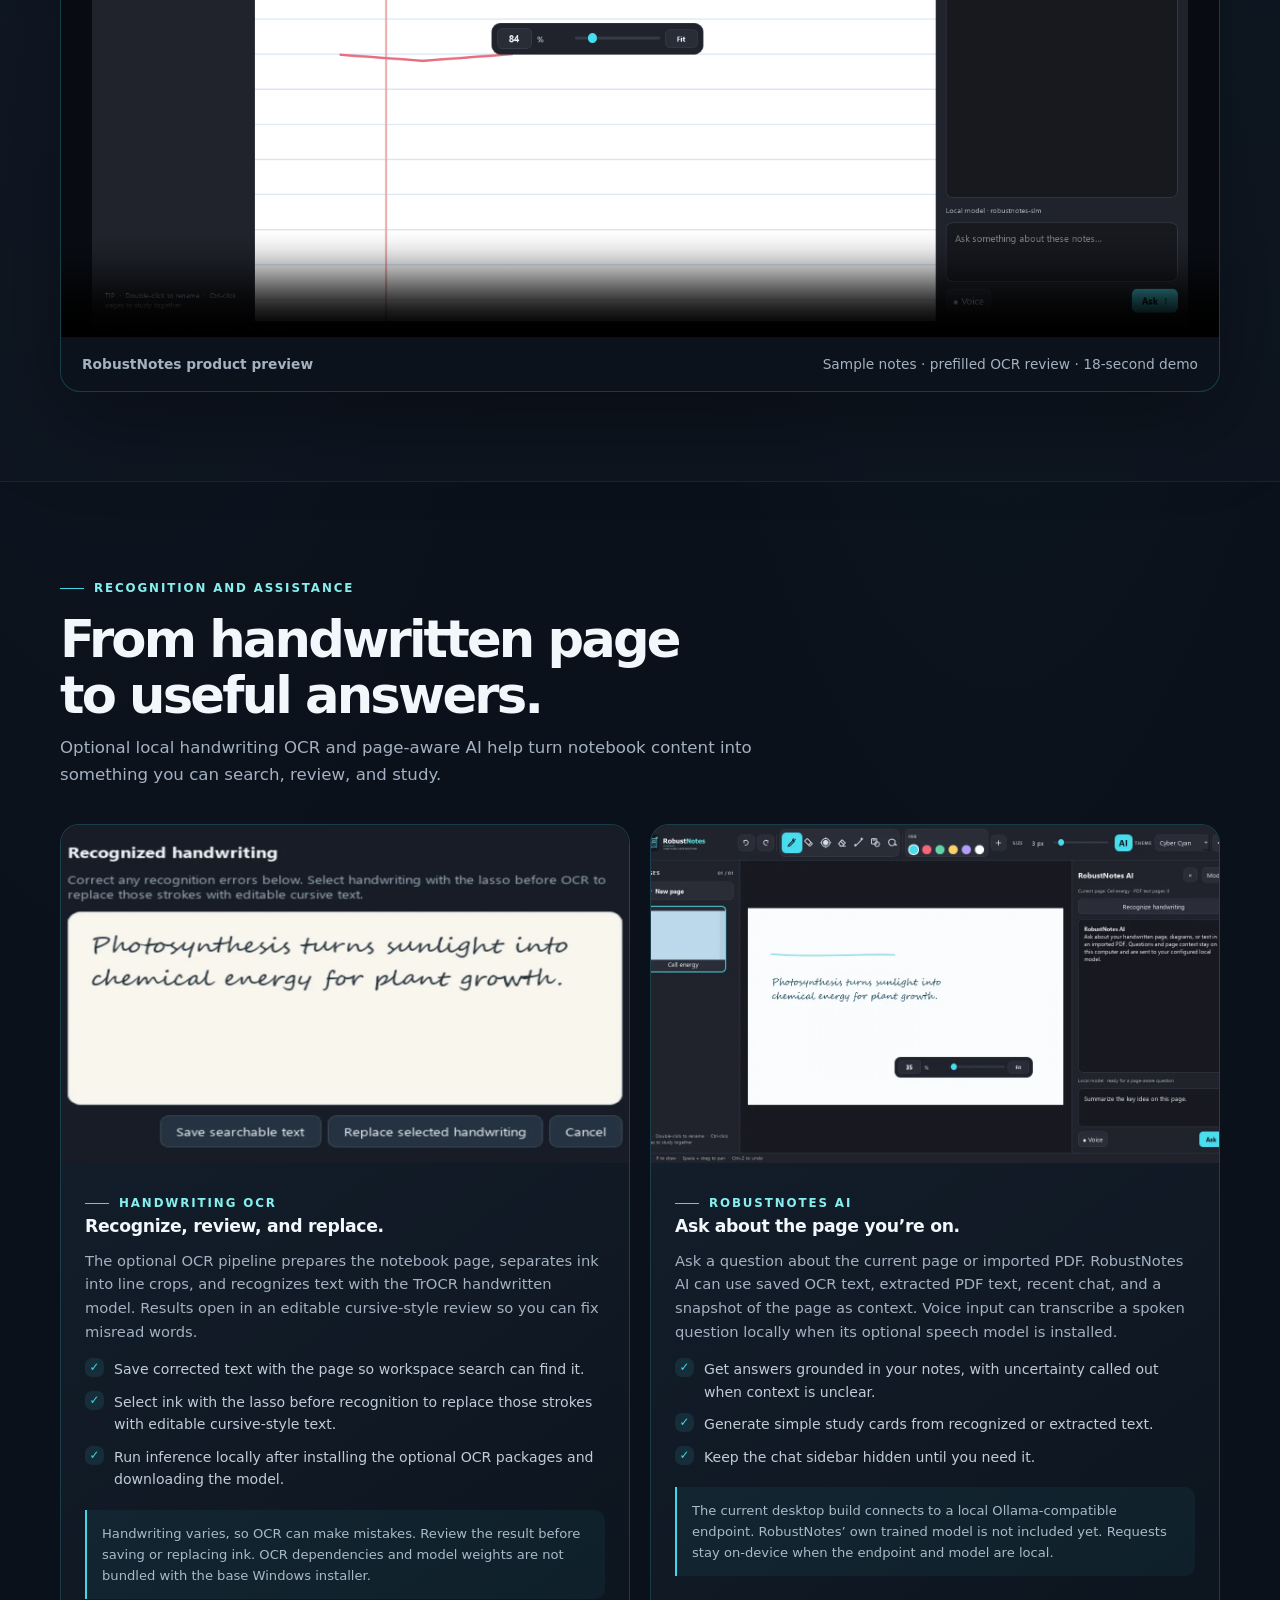
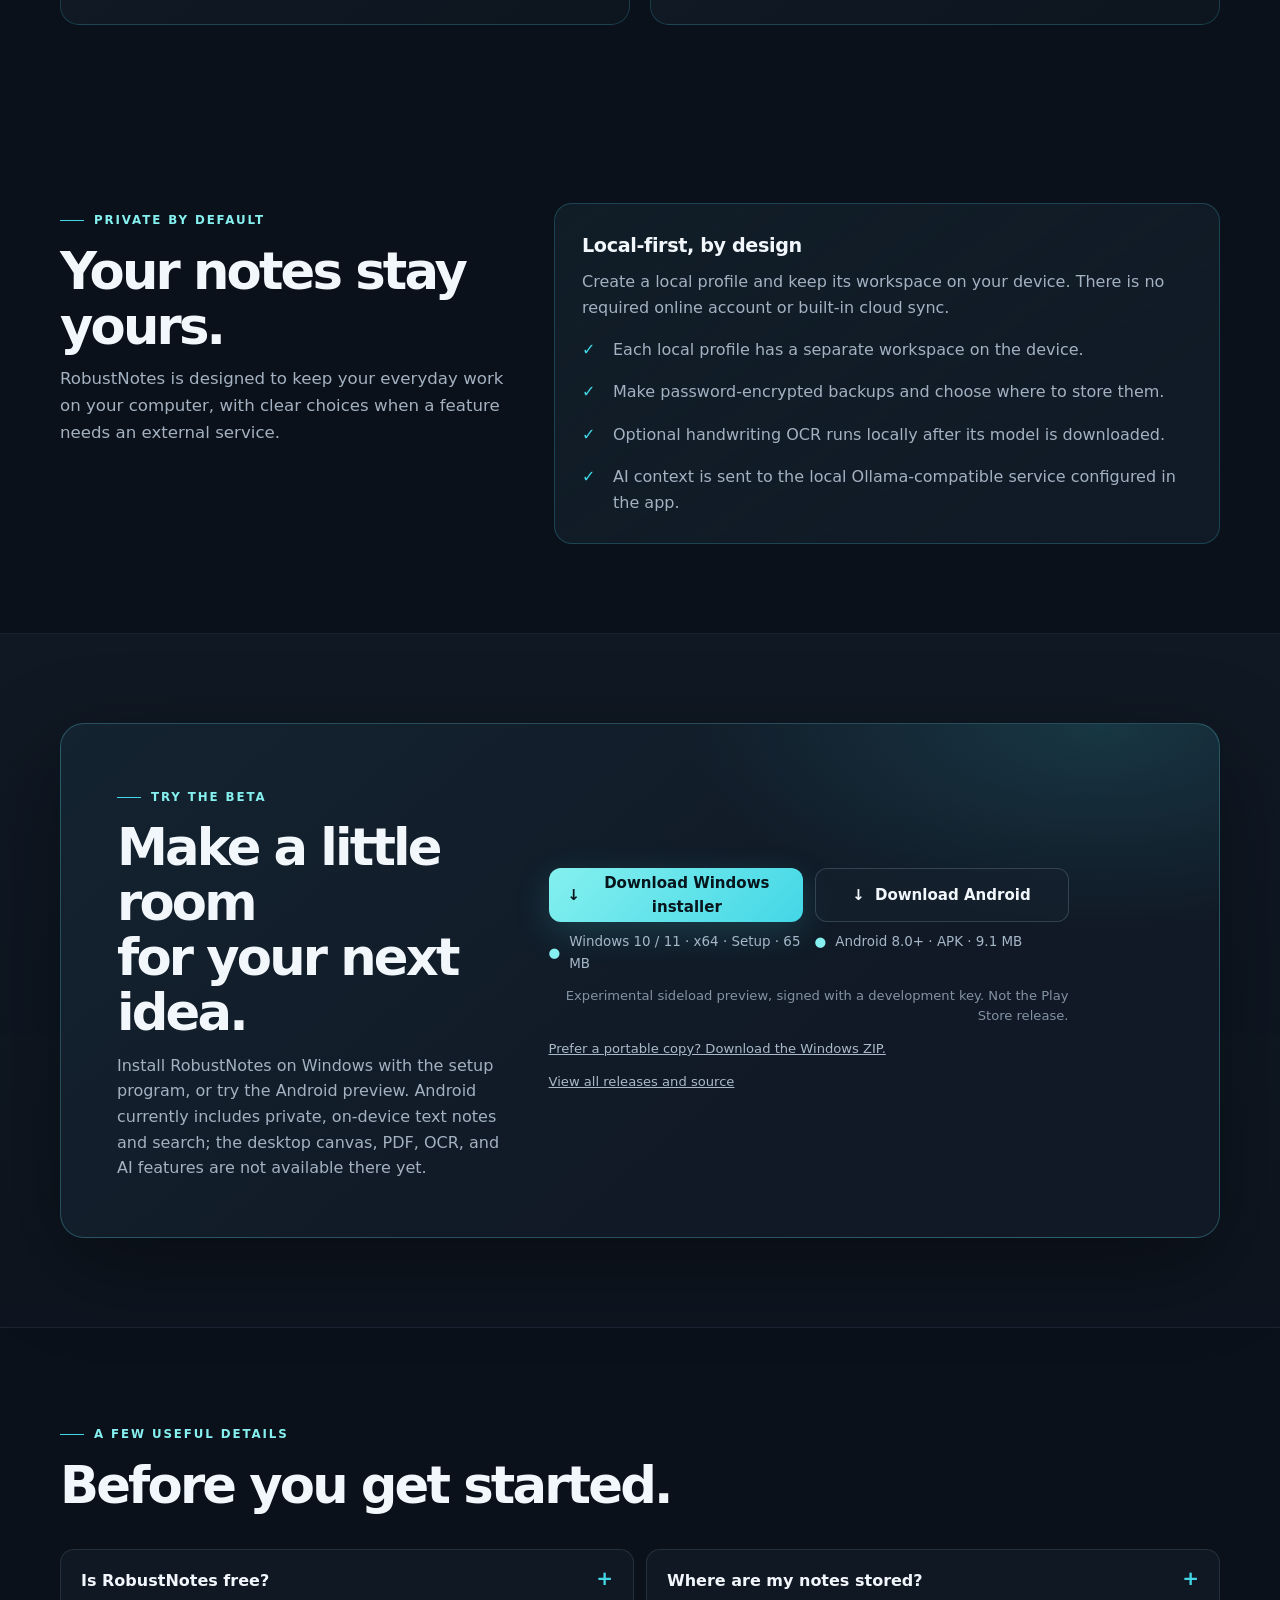
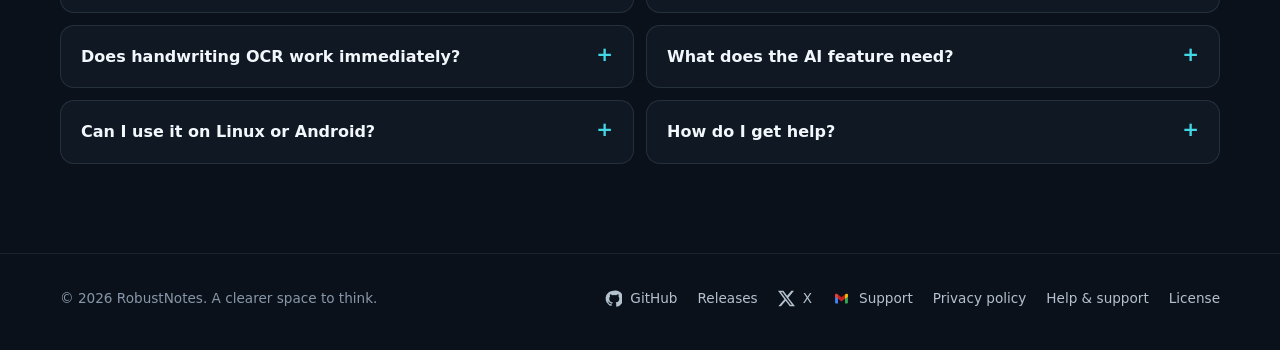
==== commit c29d0339: "feat: add RobustNotes Anna notes app - Add autosaving notes, search, and JSON backup export - Store " ====
--- a/index.html
+++ b/index.html
@@ -377,7 +377,7 @@
           <details><summary>Does handwriting OCR work immediately?</summary><p>OCR is optional. Its Python packages and handwriting model are not included in this base Windows bundle. When enabled in a development setup, the model downloads on first use and recognition runs locally.</p></details>
           <details><summary>What does the AI feature need?</summary><p>The current desktop build needs an Ollama-compatible service running locally. It sends the question, recent chat, current page context, and page image to that local service. RobustNotes does not include its own trained SLM yet.</p></details>
           <details><summary>Can I use it on Linux or Android?</summary><p>The Python desktop app can be built on Linux. The Android app currently supports local text notes with search, create, edit, and delete; it does not yet include the desktop drawing canvas, PDF tools, handwriting OCR, AI chat, or whiteboards.</p></details>
-          <details><summary>How do I get help?</summary><p>Email <a href="mailto:support@robustnotes.com">support@robustnotes.com</a> and include your Windows version and a short description of the issue. Please don’t attach private notes unless needed.</p></details>
+          <details><summary>How do I get help?</summary><p>Email <a href="mailto:support.robustnotes@gmail.com">support.robustnotes@gmail.com</a> and include your Windows version and a short description of the issue. Please don’t attach private notes unless needed.</p></details>
         </div>
       </div>
     </section>
@@ -396,7 +396,7 @@
           <svg class="social-icon" viewBox="0 0 24 24" aria-hidden="true" fill="currentColor"><path d="M18.9 1.15h3.68L14.54 10.8 24 22.85h-7.4l-5.8-7.59-6.64 7.59H.47l8.59-9.83L0 1.15h7.59l5.24 6.93 6.07-6.93Zm-1.29 19.57h2.04L6.4 3.16H4.21l13.4 17.56Z"/></svg>
           X
         </a>
-        <a class="with-icon" href="mailto:support@robustnotes.com" aria-label="Email RobustNotes support">
+        <a class="with-icon" href="mailto:support.robustnotes@gmail.com" aria-label="Email RobustNotes support">
           <svg class="social-icon gmail-icon" viewBox="0 0 24 24" aria-hidden="true">
             <path fill="#4285F4" d="M3 6.6v11.1c0 .8.6 1.4 1.4 1.4H7V9.4L3.8 7.1A1.4 1.4 0 0 0 3 6.6Z"/>
             <path fill="#34A853" d="M17 19.1h2.6c.8 0 1.4-.6 1.4-1.4V6.6c-.3 0-.6.1-.8.3L17 9.4v9.7Z"/>
